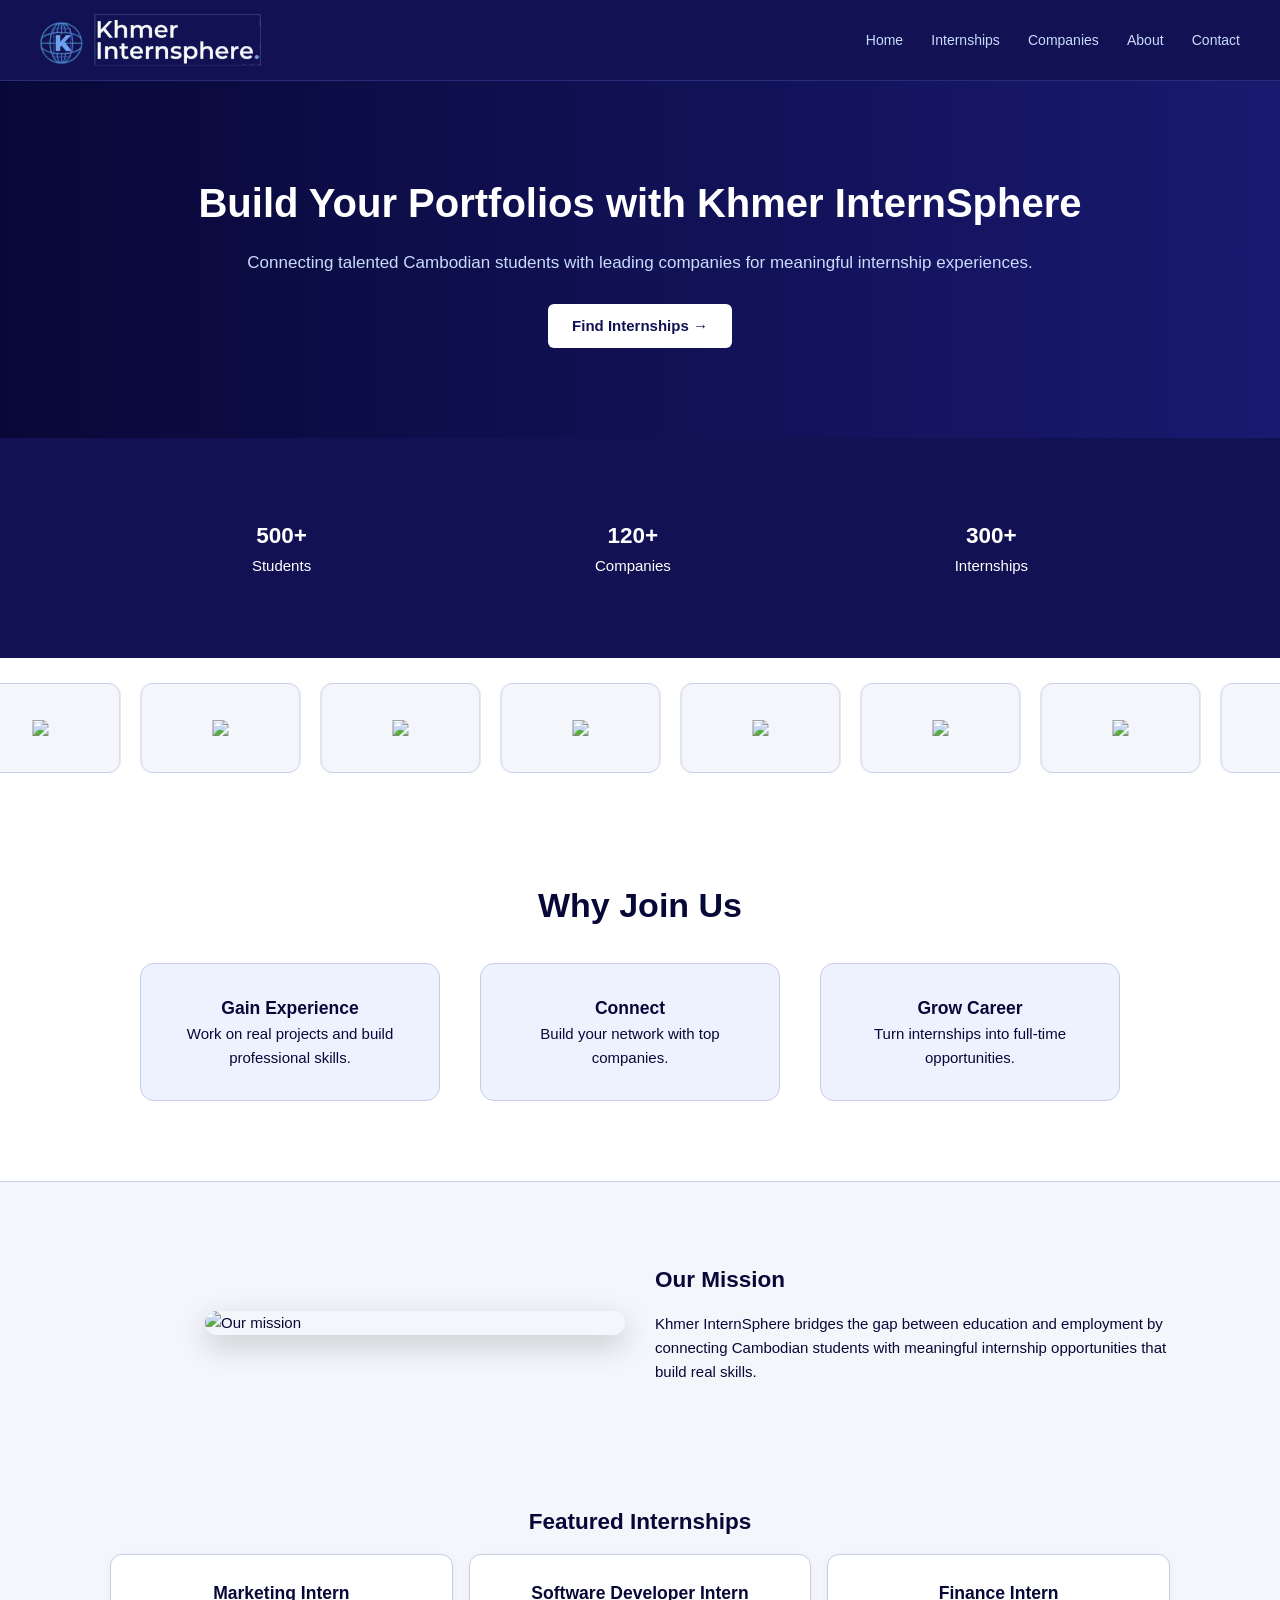
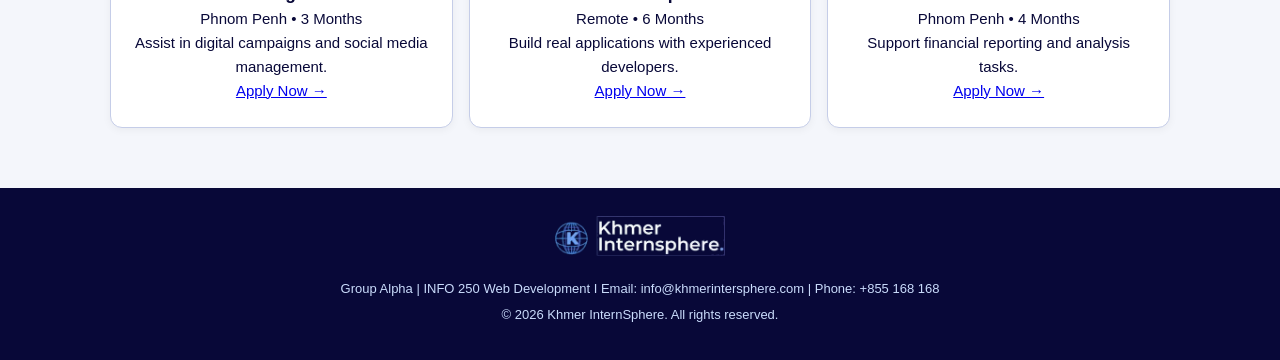
==== index.html @ ef0c9d17 "Initial commit: existing project" ====
<!doctype html>
<html lang="en">
  <head>
    <meta charset="UTF-8" />
    <meta name="viewport" content="width=device-width, initial-scale=1.0" />
    <title>Khmer InternSphere</title>
    <link rel="icon" href="assets/favicon.ico" type="image/x-icon" />
    <link rel="stylesheet" href="./css/home.css" />
    <link rel="stylesheet" href="./css/nav.css" />
  </head>

  <body>
    <header>
      <div class="logo">
        <img src="./img/logo.png" alt="Khmer InternSphere Logo" />
      </div>
      <button
        class="burger"
        id="burgerBtn"
        aria-label="Toggle navigation"
        aria-expanded="false"
      >
        <span></span><span></span><span></span>
      </button>
      <nav id="mainNav">
        <a href="home.html">Home</a>
        <a href="internships.html">Internships</a>
        <a href="companies.html">Companies</a>
        <a href="about.html">About</a>
        <a href="contact.html">Contact</a>
      </nav>
    </header>
    <div class="nav-backdrop" id="navBackdrop"></div>
    <main>
      <!-- HERO WITH IMAGE -->
      <section class="hero">
        <div class="container hero-flex">
          <div class="hero-text">
            <h1>Build Your Portfolios with Khmer InternSphere</h1>
            <p>
              Connecting talented Cambodian students with leading companies for
              meaningful internship experiences.
            </p>

            <div class="btn-group">
              <a href="internships.html" class="btn btn-primary"
                >Find Internships &rarr;</a
              >
            </div>
          </div>
        </div>
      </section>
      <section class="stats">
        <div class="container stats-grid">
          <div>
            <h2>500+</h2>
            <p>Students</p>
          </div>
          <div>
            <h2>120+</h2>
            <p>Companies</p>
          </div>
          <div>
            <h2>300+</h2>
            <p>Internships</p>
          </div>
        </div>
      </section>
      <div class="logo-slider">
        <div class="logo-track" id="logoTrack">
          <div class="logo-box">
            <img
              src="https://www.jobnet.com.kh/image/2UtsomdMLD_BCyJzUqHs5qWrVJw-IAsZS5yTax5D_BR6LwtOrW0TSXLVIxybAaplOk-U0tNLtPwiyhpiYiQrlXW7qdsTu6ZkPgMy-OsxnhL4TQthGp4a9w=="
            />
          </div>

          <div class="logo-box">
            <img
              src="https://media.licdn.com/dms/image/v2/D560BAQGB_l2edJkTDQ/company-logo_200_200/B56Zhfj_ArHkAI-/0/1753949932004/wing_bank_logo?e=2147483647&v=beta&t=9KLk2shYP9mKal80XI6uAfy39QWQW4zXUt9P6Hiijts"
            />
          </div>

          <div class="logo-box">
            <img
              src="https://encrypted-tbn0.gstatic.com/images?q=tbn:ANd9GcSGHCGhXA-919dHE9Mtk2ttSXBPg3BfEQYzTA&s"
            />
          </div>

          <div class="logo-box">
            <img
              src="https://encrypted-tbn0.gstatic.com/images?q=tbn:ANd9GcTKk77FxjwcSV8-MY1whyxpNHGdNjqbrtgx2g&s"
            />
          </div>

          <div class="logo-box">
            <img
              src="https://www.prudential.com.kh/content/dam/prudential-aem-lbu/pcla/website-image/AboutUs%201.jpg"
            />
          </div>

          <div class="logo-box">
            <img
              src="https://encrypted-tbn0.gstatic.com/images?q=tbn:ANd9GcQS_dyVWONtKa7R6K2Gq2Wk23RTHIiOWpFxZw&s"
            />
          </div>

          <div class="logo-box">
            <img
              src="https://encrypted-tbn0.gstatic.com/images?q=tbn:ANd9GcS24uvGP5BU-Ybpt6ZXZf5HfBJ1sX-ITYNeNw&s"
            />
          </div>

          <div class="logo-box">
            <img
              src="https://media.licdn.com/dms/image/v2/C560BAQGl7pN8X2swnQ/company-logo_200_200/company-logo_200_200/0/1650944223129/chip_mong_group_limited_logo?e=2147483647&v=beta&t=bXu61vwTbXmXD9hp9Ny8coX0i09OMV2LDjygcteGdZg"
            />
          </div>
        </div>
      </div>

      <section class="benefits">
        <div class="container">
          <h2 class="section-title">Why Join Us</h2>
          <div class="benefit-grid">
            <div class="benefit-item">
              <h3>Gain Experience</h3>
              <p>Work on real projects and build professional skills.</p>
            </div>
            <div class="benefit-item">
              <h3>Connect</h3>
              <p>Build your network with top companies.</p>
            </div>
            <div class="benefit-item">
              <h3>Grow Career</h3>
              <p>Turn internships into full-time opportunities.</p>
            </div>
          </div>
        </div>
      </section>

      <!-- MISSION WITH IMAGE -->
      <section class="mission">
        <div class="container mission-flex">
          <div class="mission-image">
            <img
              src="https://cdn.educba.com/academy/wp-content/uploads/2016/02/Internship-Job-1.jpg"
              alt="Our mission"
            />
          </div>

          <div class="mission-text">
            <h2 class="section-title">Our Mission</h2>
            <p class="section-text">
              Khmer InternSphere bridges the gap between education and
              employment by connecting Cambodian students with meaningful
              internship opportunities that build real skills.
            </p>
          </div>
        </div>
      </section>

      <section class="internships">
        <div class="container">
          <h2 class="section-title">Featured Internships</h2>
          <div class="card-grid">
            <div class="intern-card">
              <h3>Marketing Intern</h3>
              <p class="meta">Phnom Penh &bull; 3 Months</p>
              <p>Assist in digital campaigns and social media management.</p>
              <a href="#">Apply Now &rarr;</a>
            </div>

            <div class="intern-card">
              <h3>Software Developer Intern</h3>
              <p class="meta">Remote &bull; 6 Months</p>
              <p>Build real applications with experienced developers.</p>
              <a href="#">Apply Now &rarr;</a>
            </div>

            <div class="intern-card">
              <h3>Finance Intern</h3>
              <p class="meta">Phnom Penh &bull; 4 Months</p>
              <p>Support financial reporting and analysis tasks.</p>
              <a href="#">Apply Now &rarr;</a>
            </div>
          </div>
        </div>
      </section>
    </main>
    <footer>
      <div class="footer-logo">
        <img src="./img/logo.png" alt="Logo" />
      </div>
      <p class="footer-contact">
        Group Alpha | INFO 250 Web Development I Email:
        info@khmerintersphere.com | Phone: +855 168 168
      </p>
      <p class="footer-copy">
        &copy; 2026 Khmer InternSphere. All rights reserved.
      </p>
    </footer>
  </body>
  <script src="./js/script.js"></script>
</html>
---- css/home.css ----
/* ============================================================
   style.css — Khmer InternSphere
   Theme  : White & Midnight Blue
   ============================================================ */

html {
    scroll-behavior: smooth;
}

* {
    box-sizing: border-box;
    margin: 0;
    padding: 0;
    font-family: Arial, sans-serif;
}

/* =========================
   VARIABLES
   ========================= */
:root {
    --blue-darkest: #080838;
    --blue-dark: #111154;
    --blue-mid: #191970;
    --blue-light: #292c7b;
    --blue-accent: #393f86;
    --blue-pale: #cadcfc;
    --blue-xpale: #eef2ff;
    --white: #ffffff;
    --gray-light: #f4f6fb;
    --gray-border: #c5cde8;
    --gray-text: #4a5068;
    --red-req: #c0392b;
}

.logo-track {
    display: flex;
    gap: 20px;
    will-change: transform;
}

/* =========================
   BASE
   ========================= */
body {
    font-size: 15px;
    line-height: 1.6;
    background-color: var(--gray-light);
    color: var(--blue-darkest);
}

/* =========================
   LAYOUT
   ========================= */
.container {
    max-width: 1100px;
    margin: auto;
    padding: 0 20px;
    text-align: center;
}

/* =========================
   HEADER
   ========================= */
header {
    background-color: var(--blue-dark);
    padding: 14px 40px;
    display: flex;
    justify-content: space-between;
    align-items: center;
    position: sticky;
    top: 0;
    z-index: 50;
    border-bottom: 1px solid var(--blue-light);
}

/* =========================
   NAVIGATION & LOGO
   ========================= */
.logo {
    display: flex;
    align-items: center;
    gap: 10px;
}

.logo img {
    height: 52px;
}

nav a {
    color: var(--blue-pale);
    text-decoration: none;
    margin-left: 24px;
    font-size: 14px;
    transition: 0.2s;
}

nav a:hover,
nav a.active {
    color: var(--white);
    text-decoration: underline;
    border-bottom: 2px solid var(--white);
}

/* =========================
   HERO SECTION
   ========================= */
.hero {
    padding: 90px 20px;
    background: linear-gradient(to right, var(--blue-darkest), var(--blue-mid));
    color: var(--white);
    text-align: center;
}

.hero h1 {
    font-size: 40px;
    margin-bottom: 14px;
}

.hero p {
    font-size: 17px;
    color: var(--blue-pale);
    margin-bottom: 28px;
}

.hero-flex {
    display: flex;
    justify-content: center;
    align-items: center;
}

.stats {
    background: var(--blue-dark);
    color: white;
}

.stats-grid {
    display: flex;
    justify-content: space-around;
}

/* =========================
   BUTTONS
   ========================= */
.btn {
    display: inline-block;
    padding: 10px 24px;
    border-radius: 6px;
    text-decoration: none;
    font-size: 15px;
    font-weight: bold;
    transition: 0.2s;
}

.btn:hover {
    transform: translateY(-2px);
}

.btn-primary {
    background: var(--white);
    color: var(--blue-dark);
}

.btn-primary:hover {
    background: var(--blue-xpale);
    box-shadow: 0 4px 14px rgba(0, 0, 0, 0.15);
    transform: translateY(-3px) scale(1.03);
}

.btn-group {
    display: flex;
    justify-content: center;
    gap: 14px;
    flex-wrap: wrap;
}

/* =========================
   LOGO SLIDER
   ========================= */
.logo-slider {
    width: 100%;
    overflow: hidden;
    background: var(--white);
    padding: 25px 0;
}

.logo-track {
    display: flex;
    gap: 20px;
}

.logo-box {
    width: 160px;
    height: 90px;
    background: var(--gray-light);
    border: 1px solid var(--gray-border);
    border-radius: 12px;
    display: flex;
    justify-content: center;
    align-items: center;
    flex-shrink: 0;
    transition: 0.3s;
}

.logo-box:hover {
    transform: scale(1.08);
    background: var(--blue-xpale);
    border-color: var(--blue-mid);
}

.logo-box img {
    max-width: 80%;
    max-height: 70%;
    object-fit: contain;
}

/* =========================
   SECTIONS
   ========================= */
section {
    padding: 80px 20px;
    opacity: 0;
    transform: translateY(40px);
    transition: 0.6s ease;
}

/* BENEFITS */
.benefits {
    background: var(--white);
    border-bottom: 1px solid var(--gray-border);
}

.benefits .section-title {
    font-size: 34px;
    margin-bottom: 30px;
}

.benefit-grid {
    display: grid;
    grid-template-columns: repeat(auto-fit, minmax(240px, 300px));
    gap: 40px;
    max-width: 1000px;
    margin: auto;
}

.benefit-item {
    background: var(--blue-xpale);
    padding: 30px 20px;
    border-radius: 14px;
    border: 1px solid var(--gray-border);
    transition: 0.3s;
}

.benefit-item:hover {
    transform: translateY(-6px);
    background: var(--white);
    box-shadow: 0 8px 20px rgba(17, 17, 84, 0.12);
}

/* MISSION */
.mission-flex {
    display: flex;
    align-items: center;
    justify-content: space-between;
    gap: 30px;
    text-align: left;
}

.mission-text {
    flex: 1;
}

.mission-image {
    flex: 1;
    display: flex;
    justify-content: flex-end;
}

.mission-image img {
    width: 100%;
    max-width: 420px;
    border-radius: 14px;
    box-shadow: 0 10px 30px rgba(0, 0, 0, 0.2);
    opacity: 0;
    transform: translateX(60px);
    animation: fadeSlideIn 1s ease forwards;
}

@keyframes fadeSlideIn {
    to {
        opacity: 1;
        transform: translateX(0);
    }
}

/* INTERNSHIPS */
.internships {
    background: var(--gray-light);
    padding-top: 40px;
    padding-bottom: 60px;
}

.card-grid {
    display: grid;
    grid-template-columns: repeat(auto-fit, minmax(260px, 1fr));
    gap: 16px;
}

.intern-card {
    background: var(--white);
    border: 1px solid var(--gray-border);
    border-radius: 12px;
    padding: 24px;
    transition: 0.3s ease;
    box-shadow: 0 2px 8px rgba(0, 0, 0, 0.05);
}

.intern-card:hover {
    transform: translateY(-8px) scale(1.02);
    box-shadow: 0 6px 18px rgba(17, 17, 84, 0.15);
}

.section-title {
    margin-bottom: 14px;
}

/* =========================
   FOOTER
   ========================= */
footer {
    background: var(--blue-darkest);
    color: var(--blue-pale);
    text-align: center;
    padding: 28px 20px;
    font-size: 13px;
}

.footer-logo img {
    height: 40px;
    margin-bottom: 10px;
}

footer p {
    margin: 6px 0;
}

/* =========================
   RESPONSIVE
   ========================= */
@media (max-width: 768px) {
    .mission-flex {
        flex-direction: column;
        text-align: center;
    }

    .mission-image {
        justify-content: center;
    }
}

@media (max-width: 700px) {
    header {
        flex-direction: column;
        gap: 12px;
        padding: 16px 20px;
        text-align: center;
    }

    nav a {
        margin: 0 8px;
    }

    .hero h1 {
        font-size: 26px;
    }
}
---- css/nav.css ----
/* ================================================
   SHARED BURGER / RESPONSIVE NAV
   Imported by every page via <link rel="stylesheet">
   ================================================ */

/* Burger button — hidden on desktop */
.burger {
    display: none;
    flex-direction: column;
    justify-content: center;
    align-items: center;
    gap: 5px;
    width: 40px;
    height: 40px;
    background: transparent;
    border: none;
    cursor: pointer;
    padding: 4px;
    border-radius: 8px;
    transition: background 0.2s;
    z-index: 200;
    flex-shrink: 0;
}

.burger:hover {
    background: rgba(255, 255, 255, 0.1);
}

.burger span {
    display: block;
    width: 24px;
    height: 2.5px;
    background: #cadcfc;
    border-radius: 4px;
    transition: transform 0.3s ease, opacity 0.3s ease, width 0.3s ease;
    transform-origin: center;
}

/* Animated X when open */
.burger.open span:nth-child(1) {
    transform: translateY(7.5px) rotate(45deg);
}
.burger.open span:nth-child(2) {
    opacity: 0;
    width: 0;
}
.burger.open span:nth-child(3) {
    transform: translateY(-7.5px) rotate(-45deg);
}

/* ── Mobile nav ── */
@media (max-width: 768px) {

    /* Show burger */
    .burger {
        display: flex;
    }

    /* Header row: logo left, burger right */
    header {
        flex-direction: row !important;
        flex-wrap: nowrap !important;
        justify-content: space-between !important;
        align-items: center !important;
        padding: 12px 20px !important;
        gap: 0 !important;
        position: sticky !important;
        top: 0 !important;
        z-index: 100 !important;
    }

    /* Nav: hidden by default, slides down when open */
    #mainNav {
        display: none;
        flex-direction: column;
        position: absolute;
        top: 100%;
        left: 0;
        right: 0;
        background-color: #111154;
        border-top: 1px solid #292c7b;
        padding: 12px 0 20px;
        box-shadow: 0 8px 24px rgba(0, 0, 0, 0.25);
        z-index: 99;
        animation: slideDown 0.25s ease;
    }

    #mainNav.nav-open {
        display: flex;
    }

    @keyframes slideDown {
        from { opacity: 0; transform: translateY(-8px); }
        to   { opacity: 1; transform: translateY(0); }
    }

    #mainNav a {
        margin: 0 !important;
        padding: 12px 28px;
        font-size: 15px !important;
        border-bottom: 1px solid rgba(255,255,255,0.06);
        color: #cadcfc !important;
        text-decoration: none !important;
        display: block;
        transition: background 0.15s, color 0.15s;
    }

    #mainNav a:last-child {
        border-bottom: none;
    }

    #mainNav a:hover,
    #mainNav a.active {
        background: rgba(255, 255, 255, 0.07);
        color: #ffffff !important;
        border-bottom-color: rgba(255,255,255,0.06) !important;
        text-decoration: none !important;
    }

    /* Make sure header is positioned for the dropdown */
    header {
        position: sticky;
        top: 0;
        z-index: 100;
    }
}

/* Overlay dimmer behind open nav on mobile */
.nav-backdrop {
    display: none;
    position: fixed;
    inset: 0;
    background: rgba(0, 0, 0, 0.35);
    z-index: 98;
}
.nav-backdrop.active {
    display: block;
}
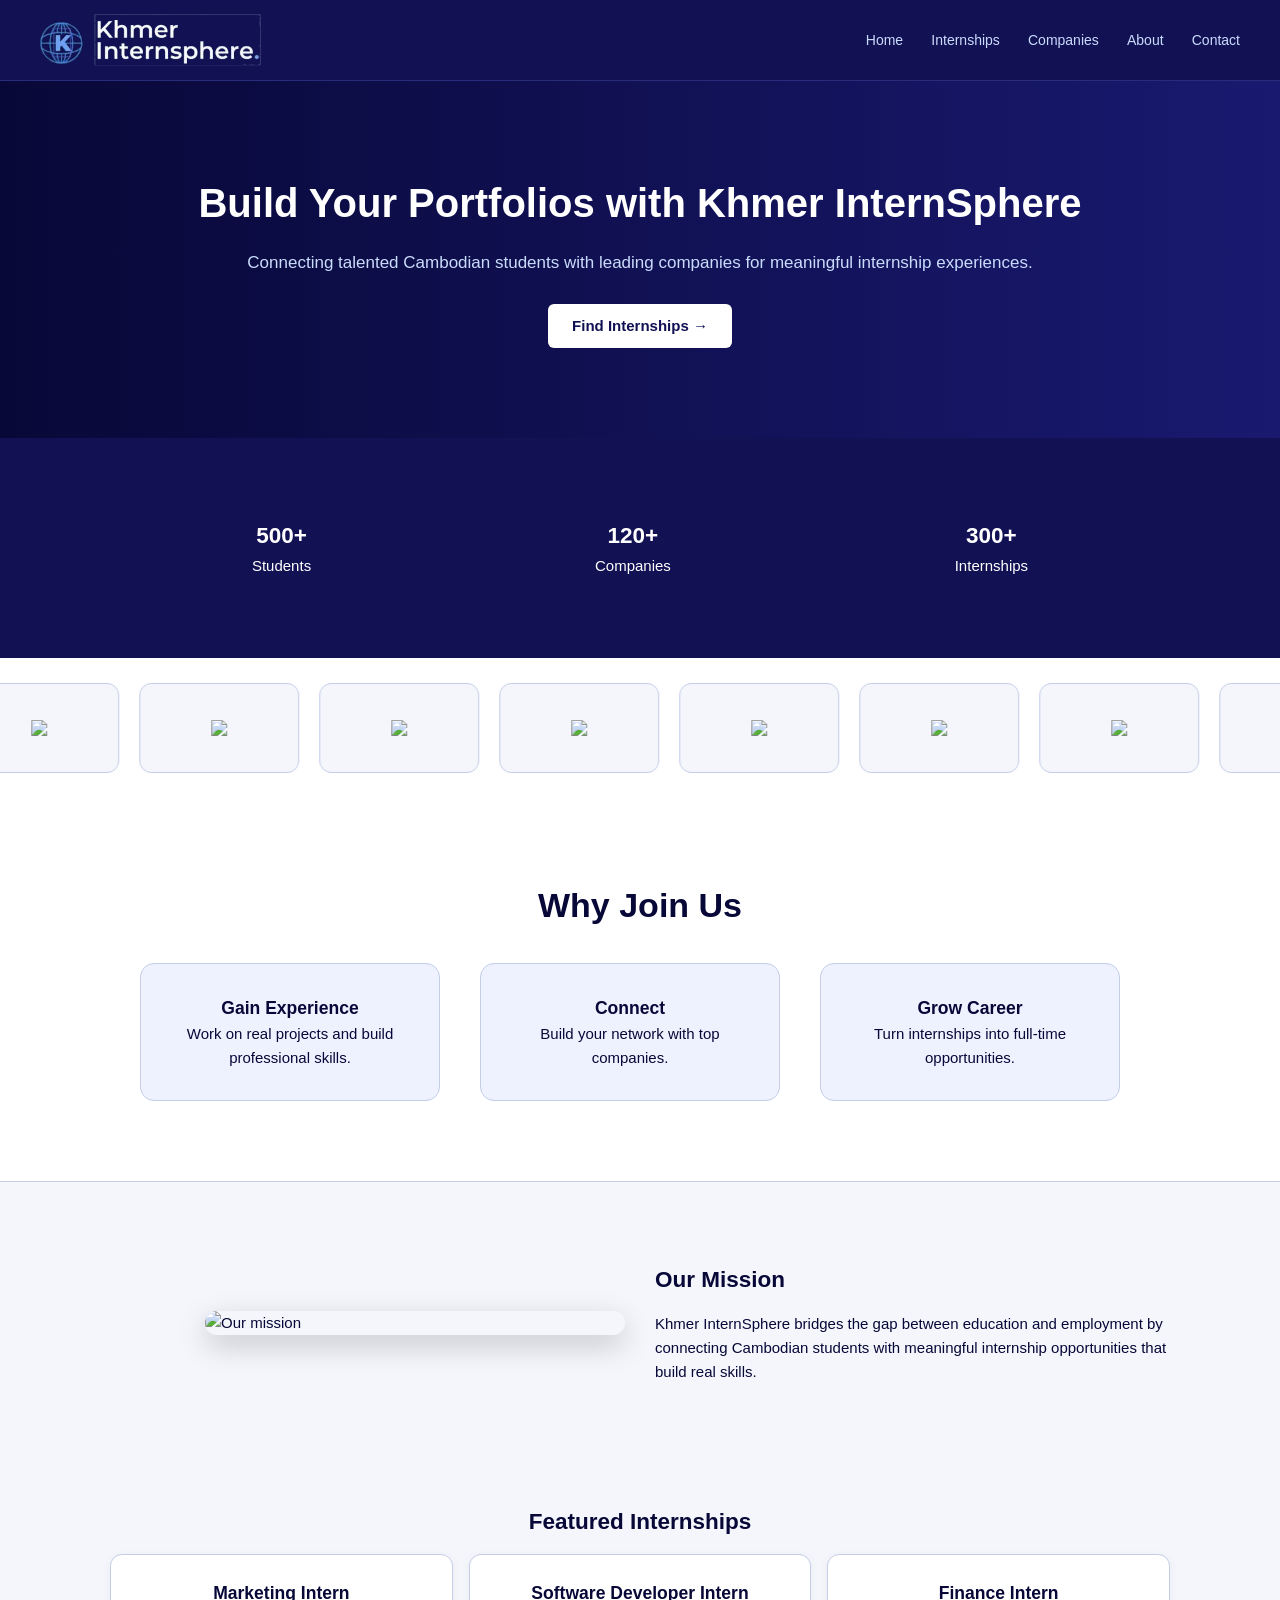
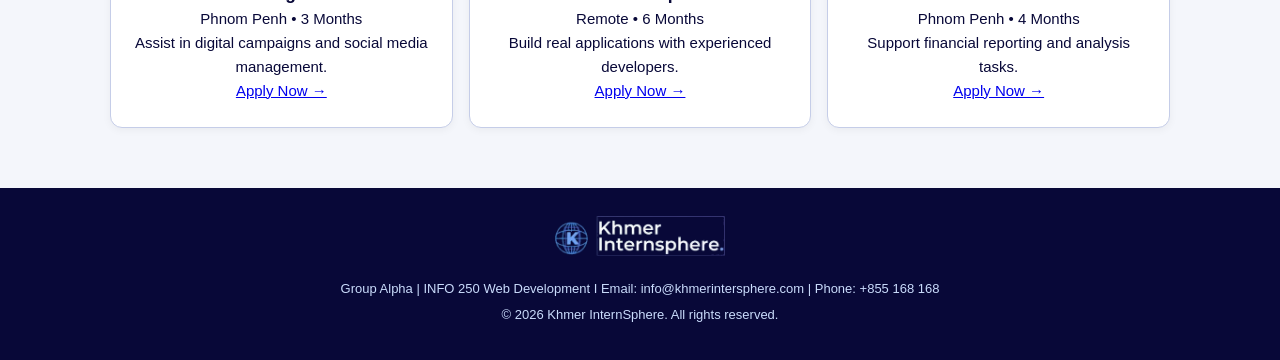
==== commit 9214bca5: "Rename js/script.js to js/main.js and add 2 empty js file, js/api-client.js and js/config.js" ====
--- a/index.html
+++ b/index.html
@@ -200,5 +200,5 @@
       </p>
     </footer>
   </body>
-  <script src="./js/script.js"></script>
+  <script src="./js/main.js"></script>
 </html>
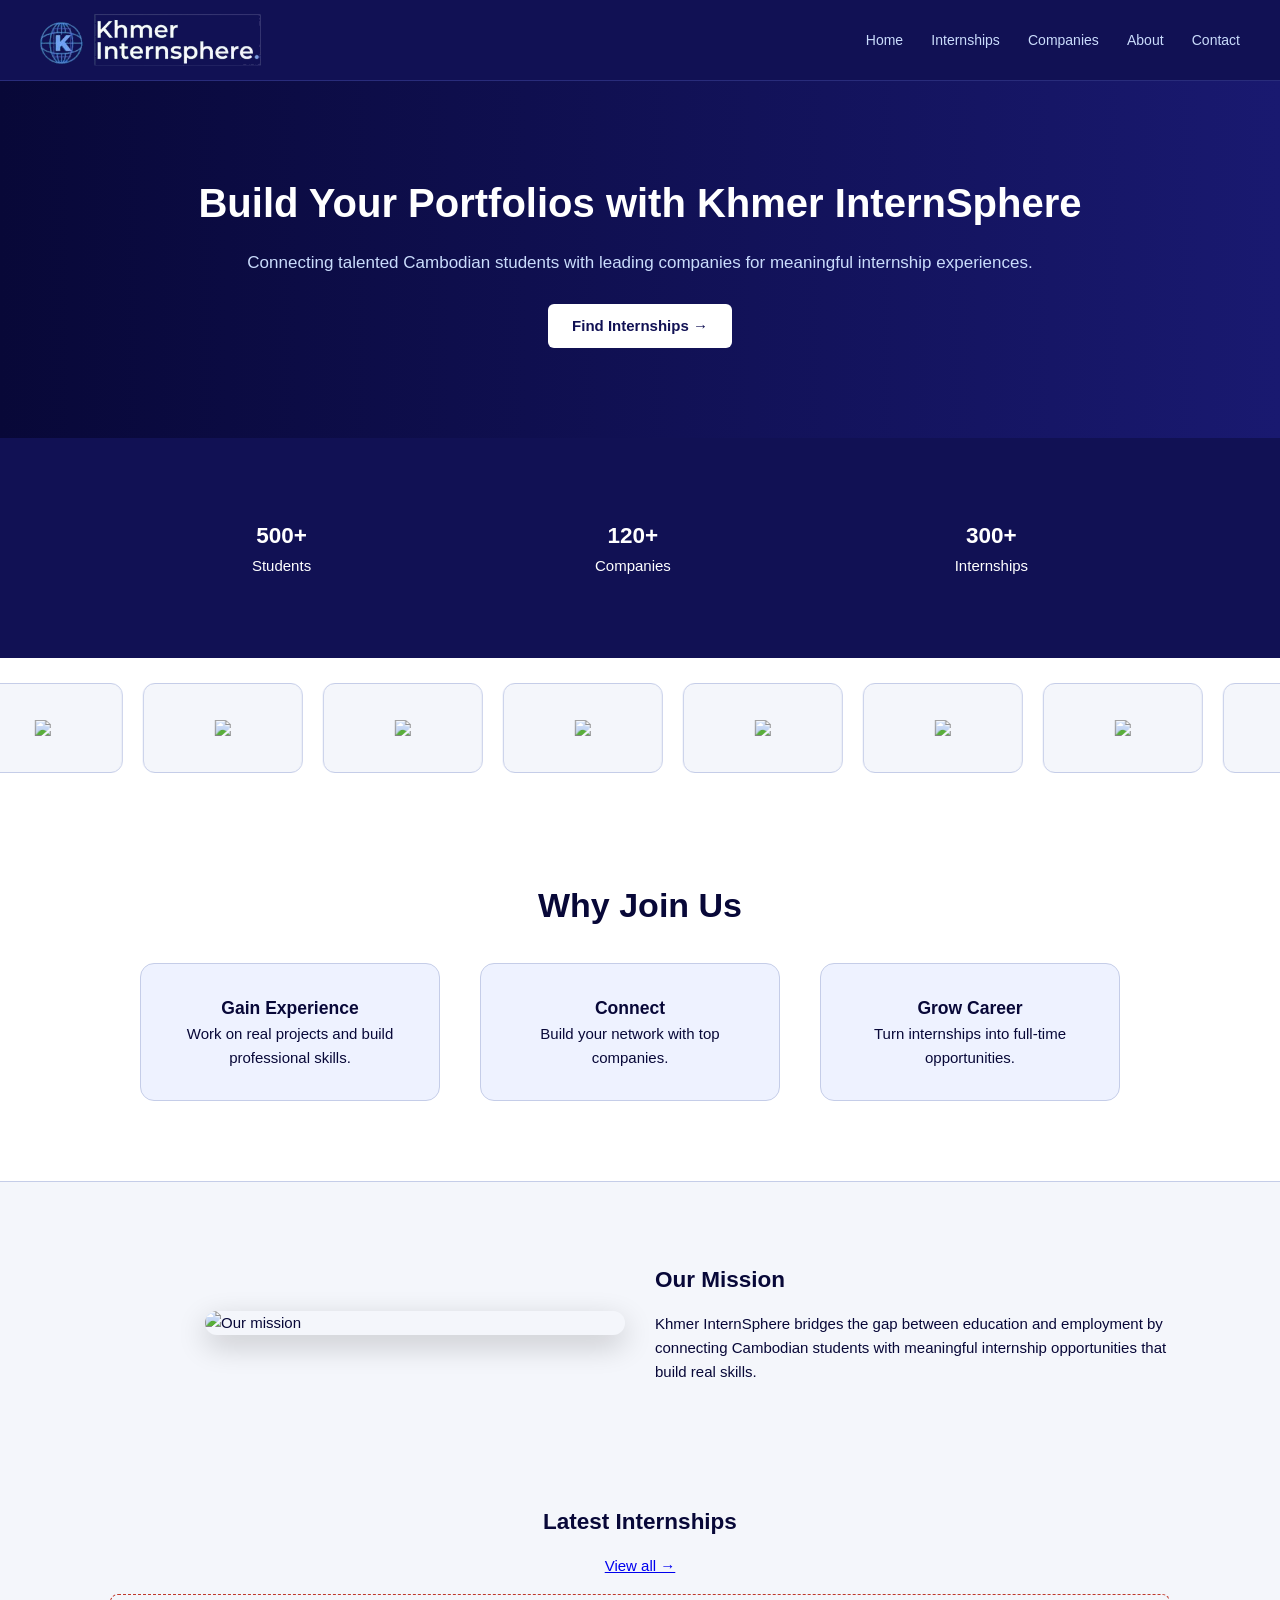
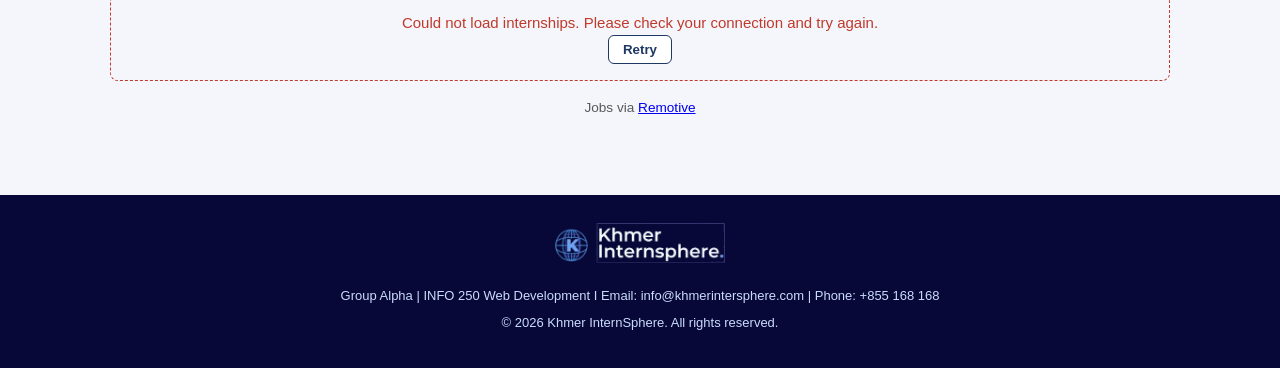
==== commit 0c959a5c: "Member 3: API client, config, bookmarks, home latest internships, shared main.js" ====
--- a/index.html
+++ b/index.html
@@ -7,6 +7,7 @@
     <link rel="icon" href="assets/favicon.ico" type="image/x-icon" />
     <link rel="stylesheet" href="./css/home.css" />
     <link rel="stylesheet" href="./css/nav.css" />
+    <link rel="stylesheet" href="./css/latest.css" />
   </head>
 
   <body>
@@ -159,31 +160,13 @@
         </div>
       </section>
 
-      <section class="internships">
+      <section class="internships latest" id="latest">
         <div class="container">
-          <h2 class="section-title">Featured Internships</h2>
-          <div class="card-grid">
-            <div class="intern-card">
-              <h3>Marketing Intern</h3>
-              <p class="meta">Phnom Penh &bull; 3 Months</p>
-              <p>Assist in digital campaigns and social media management.</p>
-              <a href="#">Apply Now &rarr;</a>
-            </div>
-
-            <div class="intern-card">
-              <h3>Software Developer Intern</h3>
-              <p class="meta">Remote &bull; 6 Months</p>
-              <p>Build real applications with experienced developers.</p>
-              <a href="#">Apply Now &rarr;</a>
-            </div>
-
-            <div class="intern-card">
-              <h3>Finance Intern</h3>
-              <p class="meta">Phnom Penh &bull; 4 Months</p>
-              <p>Support financial reporting and analysis tasks.</p>
-              <a href="#">Apply Now &rarr;</a>
-            </div>
+          <div class="latest-head">
+            <h2 class="section-title">Latest Internships</h2>
+            <a href="internships.html" class="latest-link">View all &rarr;</a>
           </div>
+          <div id="latest-list" class="latest-list"></div>
         </div>
       </section>
     </main>
@@ -199,6 +182,9 @@
         &copy; 2026 Khmer InternSphere. All rights reserved.
       </p>
     </footer>
+    <script src="js/config.js"></script>
+    <script src="js/api-client.js"></script>
+    <script src="js/main.js"></script>
+    <script src="js/latest.js"></script>
   </body>
-  <script src="./js/main.js"></script>
-</html>
+</html>
--- a/css/latest.css
+++ b/css/latest.css
@@ -0,0 +1,12 @@
+/* latest.css - Member 3: "Latest internships" on home.html and index.html */
+#latest-list{display:grid;grid-template-columns:repeat(auto-fill,minmax(250px,1fr));gap:1rem;margin:1rem 0}
+.latest-card{display:flex;flex-direction:column;gap:.35rem;padding:1rem;border:1px solid #d9d9d9;border-radius:8px;background:#fff}
+.latest-logo{width:48px;height:48px;object-fit:contain;border-radius:6px}
+.latest-card h3{margin:.25rem 0 0;font-size:1.05rem}
+.latest-company{margin:0;font-weight:600}
+.latest-location{margin:0;color:#595959;font-size:.9rem}
+.latest-apply{margin-top:auto;padding-top:.5rem;font-weight:600}
+.latest-msg{grid-column:1/-1;padding:1rem;border:1px dashed #bfbfbf;border-radius:8px;color:#595959;text-align:center}
+.latest-error{border-color:#c0392b;color:#c0392b}
+.latest-retry{padding:.4rem .9rem;border:1.5px solid #1f3864;border-radius:6px;background:#fff;color:#1f3864;font-weight:600;cursor:pointer}
+.latest-source{margin:.25rem 0 1rem;color:#595959;font-size:.85rem}
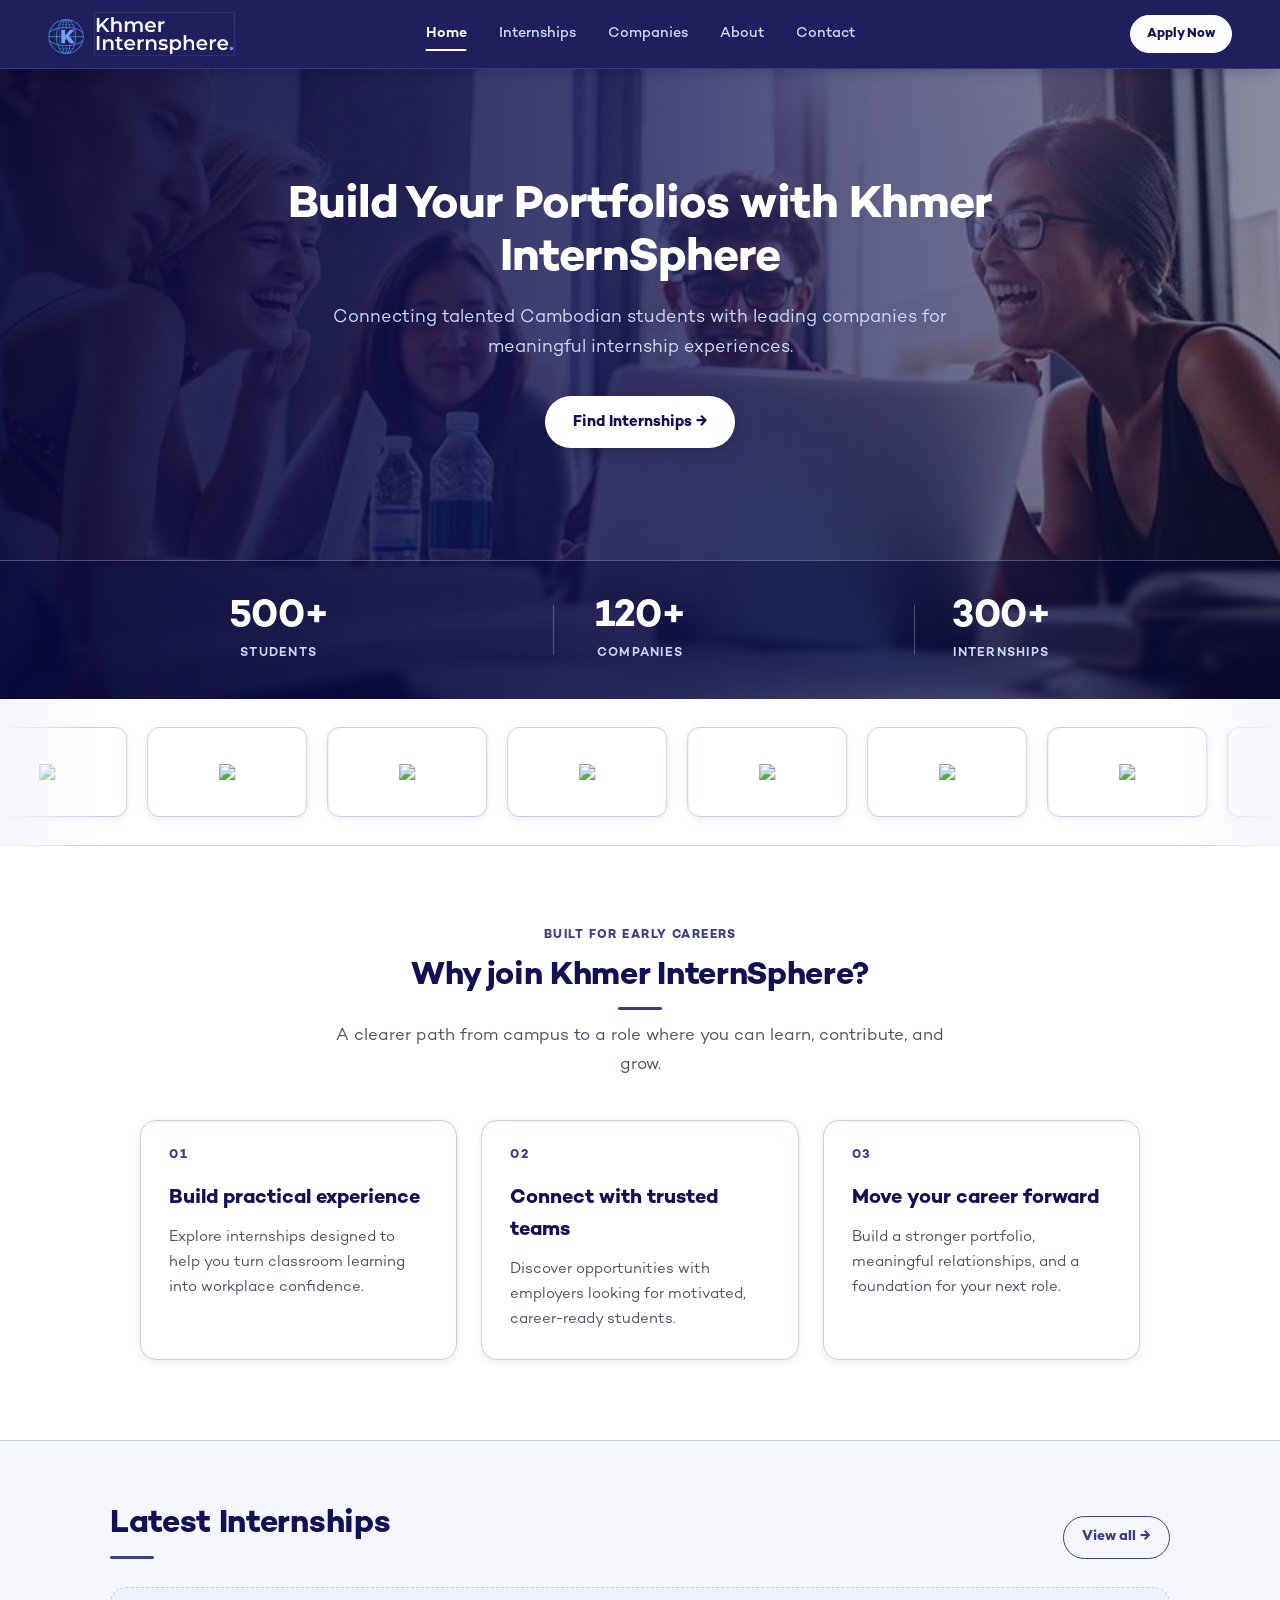
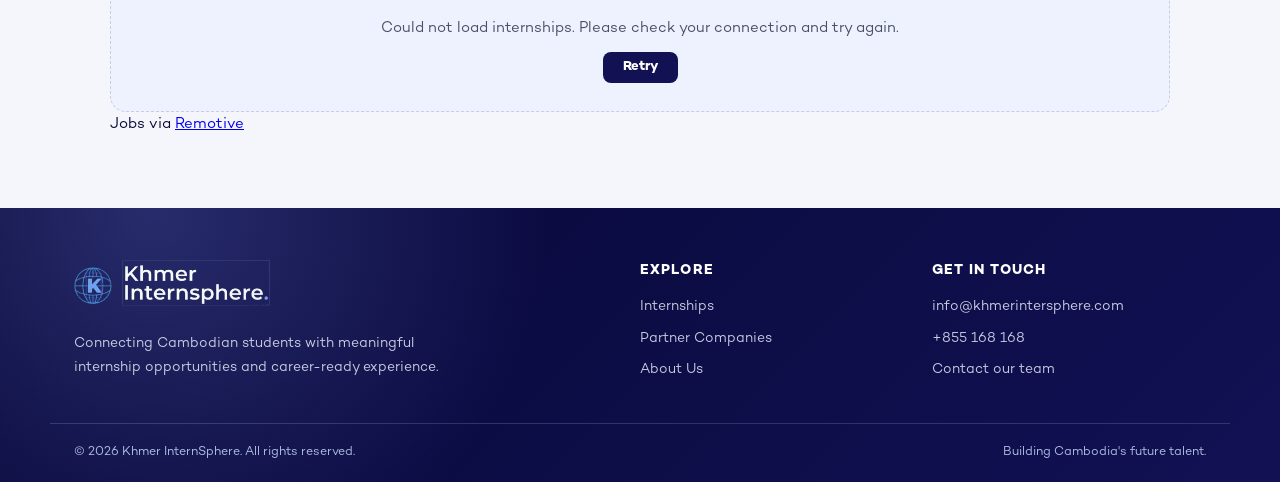
==== commit 6e256582: "Member 3: professional UI, API client, bookmarks, home latest internships" ====
--- a/index.html
+++ b/index.html
@@ -5,15 +5,20 @@
     <meta name="viewport" content="width=device-width, initial-scale=1.0" />
     <title>Khmer InternSphere</title>
     <link rel="icon" href="assets/favicon.ico" type="image/x-icon" />
+    <link rel="stylesheet" href="./css/style.css" />
+    <link rel="stylesheet" href="./css/nav.css" />
     <link rel="stylesheet" href="./css/home.css" />
-    <link rel="stylesheet" href="./css/nav.css" />
     <link rel="stylesheet" href="./css/latest.css" />
+    <link rel="stylesheet" href="./css/footer.css" />
+    <link rel="stylesheet" href="./css/theme.css" />
   </head>
 
   <body>
     <header>
       <div class="logo">
-        <img src="./img/logo.png" alt="Khmer InternSphere Logo" />
+        <a href="home.html" aria-label="Khmer InternSphere home">
+          <img src="./img/logo.png" alt="Khmer InternSphere Logo" />
+        </a>
       </div>
       <button
         class="burger"
@@ -24,20 +29,24 @@
         <span></span><span></span><span></span>
       </button>
       <nav id="mainNav">
-        <a href="home.html">Home</a>
-        <a href="internships.html">Internships</a>
-        <a href="companies.html">Companies</a>
-        <a href="about.html">About</a>
-        <a href="contact.html">Contact</a>
+        <a href="home.html" data-i18n="home">Home</a>
+        <a href="internships.html" data-i18n="internships">Internships</a>
+        <a href="companies.html" data-i18n="companies">Companies</a>
+        <a href="about.html" data-i18n="about">About</a>
+        <a href="contact.html" data-i18n="contact">Contact</a>
       </nav>
+      <div class="header-actions">
+        <a class="apply-now" href="internships.html#internshipGrid" data-i18n="applyNow">Apply Now</a>
+      </div>
     </header>
     <div class="nav-backdrop" id="navBackdrop"></div>
     <main>
       <!-- HERO WITH IMAGE -->
+      <div class="hero-shell">
       <section class="hero">
         <div class="container hero-flex">
           <div class="hero-text">
-            <h1>Build Your Portfolios with Khmer InternSphere</h1>
+            <h1 data-i18n="homeHero">Build Your Portfolios with Khmer InternSphere</h1>
             <p>
               Connecting talented Cambodian students with leading companies for
               meaningful internship experiences.
@@ -67,6 +76,7 @@
           </div>
         </div>
       </section>
+      </div>
       <div class="logo-slider">
         <div class="logo-track" id="logoTrack">
           <div class="logo-box">
@@ -121,41 +131,25 @@
 
       <section class="benefits">
         <div class="container">
-          <h2 class="section-title">Why Join Us</h2>
+          <p class="section-eyebrow">Built for early careers</p>
+          <h2 class="section-title">Why join Khmer InternSphere?</h2>
+          <p class="section-intro">A clearer path from campus to a role where you can learn, contribute, and grow.</p>
           <div class="benefit-grid">
-            <div class="benefit-item">
-              <h3>Gain Experience</h3>
-              <p>Work on real projects and build professional skills.</p>
-            </div>
-            <div class="benefit-item">
-              <h3>Connect</h3>
-              <p>Build your network with top companies.</p>
-            </div>
-            <div class="benefit-item">
-              <h3>Grow Career</h3>
-              <p>Turn internships into full-time opportunities.</p>
-            </div>
-          </div>
-        </div>
-      </section>
-
-      <!-- MISSION WITH IMAGE -->
-      <section class="mission">
-        <div class="container mission-flex">
-          <div class="mission-image">
-            <img
-              src="https://cdn.educba.com/academy/wp-content/uploads/2016/02/Internship-Job-1.jpg"
-              alt="Our mission"
-            />
-          </div>
-
-          <div class="mission-text">
-            <h2 class="section-title">Our Mission</h2>
-            <p class="section-text">
-              Khmer InternSphere bridges the gap between education and
-              employment by connecting Cambodian students with meaningful
-              internship opportunities that build real skills.
-            </p>
+            <article class="benefit-item">
+              <span class="benefit-index">01</span>
+              <h3>Build practical experience</h3>
+              <p>Explore internships designed to help you turn classroom learning into workplace confidence.</p>
+            </article>
+            <article class="benefit-item">
+              <span class="benefit-index">02</span>
+              <h3>Connect with trusted teams</h3>
+              <p>Discover opportunities with employers looking for motivated, career-ready students.</p>
+            </article>
+            <article class="benefit-item">
+              <span class="benefit-index">03</span>
+              <h3>Move your career forward</h3>
+              <p>Build a stronger portfolio, meaningful relationships, and a foundation for your next role.</p>
+            </article>
           </div>
         </div>
       </section>
@@ -170,21 +164,35 @@
         </div>
       </section>
     </main>
-    <footer>
-      <div class="footer-logo">
-        <img src="./img/logo.png" alt="Logo" />
+    <footer class="site-footer">
+      <div class="footer-content">
+        <div class="footer-brand">
+          <a class="footer-logo" href="home.html" aria-label="Khmer InternSphere home">
+            <img src="./img/logo.png" alt="Khmer InternSphere" />
+          </a>
+          <p>Connecting Cambodian students with meaningful internship opportunities and career-ready experience.</p>
+        </div>
+        <div class="footer-links">
+          <h2>Explore</h2>
+          <a href="internships.html">Internships</a>
+          <a href="companies.html">Partner Companies</a>
+          <a href="about.html">About Us</a>
+        </div>
+        <address class="footer-contact">
+          <h2>Get in touch</h2>
+          <a href="mailto:info@khmerintersphere.com">info@khmerintersphere.com</a>
+          <a href="tel:+855168168">+855 168 168</a>
+          <a href="contact.html">Contact our team</a>
+        </address>
       </div>
-      <p class="footer-contact">
-        Group Alpha | INFO 250 Web Development I Email:
-        info@khmerintersphere.com | Phone: +855 168 168
-      </p>
-      <p class="footer-copy">
-        &copy; 2026 Khmer InternSphere. All rights reserved.
-      </p>
+      <div class="footer-bottom">
+        <p>&copy; 2026 Khmer InternSphere. All rights reserved.</p>
+        <p>Building Cambodia's future talent.</p>
+      </div>
     </footer>
     <script src="js/config.js"></script>
     <script src="js/api-client.js"></script>
     <script src="js/main.js"></script>
     <script src="js/latest.js"></script>
   </body>
-</html>+</html>
--- a/css/style.css
+++ b/css/style.css
@@ -0,0 +1,276 @@
+/* ============================================================
+   style.css - Khmer InternSphere (global styles, Member 3)
+   Link this on EVERY page, before nav.css and the page's own CSS:
+     <link rel="stylesheet" href="./css/style.css" />
+     <link rel="stylesheet" href="./css/nav.css" />
+   Contains: design tokens, reset, base, layout, buttons, hero,
+   stats and footer. Header and navigation live in nav.css.
+   ============================================================ */
+
+/* =========================
+   DESIGN TOKENS
+   ========================= */
+:root {
+    /* colors (same names as before, so other pages keep working) */
+    --blue-darkest: #080838;
+    --blue-dark: #111154;
+    --blue-mid: #191970;
+    --blue-light: #292c7b;
+    --blue-accent: #393f86;
+    --blue-pale: #cadcfc;
+    --blue-xpale: #eef2ff;
+    --white: #ffffff;
+    --gray-light: #f4f6fb;
+    --gray-border: #c5cde8;
+    --gray-text: #4a5068;
+    --red-req: #c0392b;
+
+    /* new tokens */
+    --success: #1e8e5a;
+    --danger: #c0392b;
+    --radius-sm: 8px;
+    --radius: 12px;
+    --radius-lg: 16px;
+    --shadow-sm: 0 1px 2px rgba(17, 17, 84, 0.06), 0 1px 3px rgba(17, 17, 84, 0.08);
+    --shadow-md: 0 4px 12px rgba(17, 17, 84, 0.1);
+    --shadow-lg: 0 12px 32px rgba(17, 17, 84, 0.16);
+    --font: "Inter", "Segoe UI", system-ui, -apple-system, Roboto,
+            "Helvetica Neue", Arial, sans-serif;
+}
+
+/* =========================
+   RESET + BASE
+   ========================= */
+html {
+    scroll-behavior: smooth;
+    -webkit-text-size-adjust: 100%;
+}
+
+* {
+    box-sizing: border-box;
+    margin: 0;
+    padding: 0;
+}
+
+body {
+    font-family: var(--font);
+    font-size: 15px;
+    line-height: 1.6;
+    background-color: var(--gray-light);
+    color: var(--blue-darkest);
+    -webkit-font-smoothing: antialiased;
+}
+
+button,
+input,
+select,
+textarea {
+    font-family: inherit;
+}
+
+img {
+    max-width: 100%;
+}
+
+:focus-visible {
+    outline: 3px solid rgba(57, 63, 134, 0.55);
+    outline-offset: 2px;
+}
+
+/* =========================
+   LAYOUT + TYPOGRAPHY
+   ========================= */
+.container {
+    max-width: 1100px;
+    margin: auto;
+    padding: 0 20px;
+    text-align: center;
+}
+
+.section-title {
+    font-size: clamp(24px, 3.5vw, 32px);
+    font-weight: 800;
+    letter-spacing: -0.01em;
+    line-height: 1.2;
+    color: var(--blue-dark);
+    margin-bottom: 14px;
+}
+
+.section-title::after {
+    content: "";
+    display: block;
+    width: 44px;
+    height: 3px;
+    border-radius: 3px;
+    background: var(--blue-accent);
+    margin: 12px auto 0;
+}
+
+.section-text {
+    color: var(--gray-text);
+    font-size: 16px;
+    line-height: 1.75;
+}
+
+/* =========================
+   BUTTONS
+   ========================= */
+.btn {
+    display: inline-flex;
+    align-items: center;
+    justify-content: center;
+    gap: 6px;
+    padding: 12px 26px;
+    border: 2px solid transparent;
+    border-radius: 10px;
+    font-size: 15px;
+    font-weight: 700;
+    text-decoration: none;
+    cursor: pointer;
+    transition: transform 0.2s ease, box-shadow 0.2s ease,
+                background 0.2s ease, color 0.2s ease;
+}
+
+.btn:hover {
+    transform: translateY(-2px);
+}
+
+.btn-primary {
+    background: var(--white);
+    color: var(--blue-dark);
+    box-shadow: 0 4px 14px rgba(0, 0, 0, 0.18);
+}
+
+.btn-primary:hover {
+    background: var(--blue-xpale);
+    box-shadow: 0 8px 22px rgba(0, 0, 0, 0.24);
+}
+
+.btn-outline {
+    background: transparent;
+    color: var(--white);
+    border-color: rgba(255, 255, 255, 0.55);
+}
+
+.btn-outline:hover {
+    background: rgba(255, 255, 255, 0.1);
+    border-color: var(--white);
+}
+
+.btn-group {
+    display: flex;
+    justify-content: center;
+    gap: 14px;
+    flex-wrap: wrap;
+}
+
+/* =========================
+   HERO
+   ========================= */
+.hero {
+    position: relative;
+    overflow: hidden;
+    padding: clamp(64px, 10vw, 112px) 20px;
+    background:
+        radial-gradient(900px 420px at 88% -10%, rgba(93, 104, 214, 0.45), transparent 60%),
+        radial-gradient(600px 300px at 5% 110%, rgba(57, 63, 134, 0.5), transparent 60%),
+        linear-gradient(135deg, var(--blue-darkest), var(--blue-mid));
+    color: var(--white);
+    text-align: center;
+}
+
+.hero-flex {
+    display: flex;
+    justify-content: center;
+    align-items: center;
+}
+
+.hero h1 {
+    max-width: 780px;
+    margin: 0 auto 16px;
+    font-size: clamp(28px, 4.6vw, 46px);
+    font-weight: 800;
+    line-height: 1.15;
+    letter-spacing: -0.02em;
+}
+
+.hero p {
+    max-width: 620px;
+    margin: 0 auto 32px;
+    font-size: clamp(16px, 2vw, 18px);
+    line-height: 1.7;
+    color: var(--blue-pale);
+}
+
+/* =========================
+   STATS
+   ========================= */
+.stats {
+    padding: 36px 20px;
+    background: var(--blue-dark);
+    color: var(--white);
+    border-top: 1px solid rgba(202, 220, 252, 0.1);
+}
+
+.stats-grid {
+    display: flex;
+    justify-content: space-around;
+    flex-wrap: wrap;
+    gap: 24px;
+}
+
+.stats-grid h2 {
+    font-size: clamp(28px, 4vw, 38px);
+    font-weight: 800;
+    letter-spacing: -0.02em;
+    line-height: 1.1;
+}
+
+.stats-grid p {
+    margin-top: 4px;
+    font-size: 12.5px;
+    font-weight: 600;
+    letter-spacing: 0.1em;
+    text-transform: uppercase;
+    color: var(--blue-pale);
+}
+
+/* =========================
+   FOOTER
+   ========================= */
+footer {
+    background: var(--blue-darkest);
+    color: var(--blue-pale);
+    text-align: center;
+    padding: 36px 20px 28px;
+    font-size: 13px;
+}
+
+.footer-logo img {
+    height: 40px;
+    margin-bottom: 12px;
+}
+
+footer p {
+    max-width: 720px;
+    margin: 6px auto;
+    color: rgba(202, 220, 252, 0.85);
+}
+
+.footer-copy {
+    margin-top: 16px;
+    padding-top: 16px;
+    border-top: 1px solid rgba(202, 220, 252, 0.12);
+    color: rgba(202, 220, 252, 0.6);
+}
+
+/* =========================
+   ACCESSIBILITY
+   ========================= */
+@media (prefers-reduced-motion: reduce) {
+    * {
+        animation-duration: 0.01ms !important;
+        transition-duration: 0.01ms !important;
+        scroll-behavior: auto !important;
+    }
+}
--- a/css/nav.css
+++ b/css/nav.css
@@ -1,23 +1,158 @@
-/* ================================================
-   SHARED BURGER / RESPONSIVE NAV
-   Imported by every page via <link rel="stylesheet">
-   ================================================ */
-
-/* Burger button — hidden on desktop */
+/* ============================================================
+   nav.css - Khmer InternSphere (header + navigation, Member 3)
+   The SAME header/nav markup and this file are used on all pages.
+   Needs style.css (design tokens) linked before it.
+   JS hooks used by main.js: #burgerBtn, #mainNav, #navBackdrop,
+   classes .open, .nav-open, .active
+   ============================================================ */
+
+/* =========================
+   HEADER
+   ========================= */
+header {
+    position: sticky;
+    top: 0;
+    z-index: 100;
+    display: flex;
+    justify-content: space-between;
+    align-items: center;
+    gap: 24px;
+    padding: 12px clamp(20px, 4vw, 48px);
+    background: rgba(17, 17, 84, 0.94);
+    -webkit-backdrop-filter: saturate(140%) blur(10px);
+    backdrop-filter: saturate(140%) blur(10px);
+    border-bottom: 1px solid rgba(202, 220, 252, 0.14);
+    box-shadow: 0 2px 12px rgba(8, 8, 56, 0.25);
+}
+
+header {
+    position: sticky;
+    top: 0;
+    z-index: 100;
+    display: flex;
+    justify-content: space-between;
+    align-items: center;
+    gap: 24px;
+    padding: 12px clamp(20px, 4vw, 48px);
+    background: rgba(17, 17, 84, 0.94);
+    -webkit-backdrop-filter: saturate(140%) blur(10px);
+    backdrop-filter: saturate(140%) blur(10px);
+    border-bottom: 1px solid rgba(202, 220, 252, 0.14);
+    box-shadow: 0 2px 12px rgba(8, 8, 56, 0.25);
+}
+
+.logo {
+    display: flex;
+    align-items: center;
+    gap: 10px;
+    flex-shrink: 0;
+}
+
+.logo img {
+    display: block;
+    height: 44px;
+}
+
+/* =========================
+   DESKTOP NAV
+   ========================= */
+nav {
+    display: flex;
+    align-items: center;
+    gap: 4px;
+    position: absolute;
+    left: 50%;
+    transform: translateX(-50%);
+}
+
+nav a {
+    position: relative;
+    margin: 0;
+    padding: 8px 14px;
+    border-radius: var(--radius-sm);
+    color: var(--blue-pale);
+    font-size: 14.5px;
+    font-weight: 500;
+    text-decoration: none;
+    border-bottom: none;
+    transition: color 0.2s ease, background 0.2s ease;
+}
+
+nav a:hover {
+    color: var(--white);
+    background: rgba(255, 255, 255, 0.08);
+}
+
+nav a.active {
+    color: var(--white);
+    font-weight: 600;
+    background: transparent;
+    border-bottom: none;
+}
+
+nav a.active::after {
+    content: "";
+    position: absolute;
+    left: 14px;
+    right: 14px;
+    bottom: 3px;
+    height: 2px;
+    border-radius: 2px;
+    background: var(--white);
+}
+
+.header-actions {
+    display: flex;
+    align-items: center;
+    justify-content: flex-end;
+    gap: 10px;
+    margin-left: auto;
+}
+
+.apply-now {
+    display: inline-flex;
+    align-items: center;
+    justify-content: center;
+    min-height: 38px;
+    border-radius: 999px;
+    font-size: 13px;
+    font-weight: 700;
+    text-decoration: none;
+    white-space: nowrap;
+    cursor: pointer;
+    transition: background 0.2s ease, color 0.2s ease, transform 0.2s ease;
+}
+
+.apply-now {
+    padding: 0 16px;
+    background: var(--white);
+    border: 1px solid var(--white);
+    color: var(--blue-dark);
+}
+
+.apply-now:hover {
+    background: var(--blue-pale);
+    border-color: var(--blue-pale);
+    transform: translateY(-1px);
+}
+
+/* =========================
+   BURGER BUTTON (hidden on desktop)
+   ========================= */
 .burger {
     display: none;
     flex-direction: column;
     justify-content: center;
     align-items: center;
     gap: 5px;
-    width: 40px;
-    height: 40px;
+    width: 42px;
+    height: 42px;
+    padding: 4px;
     background: transparent;
     border: none;
+    border-radius: var(--radius-sm);
     cursor: pointer;
-    padding: 4px;
-    border-radius: 8px;
-    transition: background 0.2s;
+    transition: background 0.2s ease;
     z-index: 200;
     flex-shrink: 0;
 }
@@ -30,109 +165,128 @@
     display: block;
     width: 24px;
     height: 2.5px;
-    background: #cadcfc;
+    background: var(--blue-pale);
     border-radius: 4px;
+    transform-origin: center;
     transition: transform 0.3s ease, opacity 0.3s ease, width 0.3s ease;
-    transform-origin: center;
-}
-
-/* Animated X when open */
+}
+
 .burger.open span:nth-child(1) {
     transform: translateY(7.5px) rotate(45deg);
 }
+
 .burger.open span:nth-child(2) {
     opacity: 0;
     width: 0;
 }
+
 .burger.open span:nth-child(3) {
     transform: translateY(-7.5px) rotate(-45deg);
 }
 
-/* ── Mobile nav ── */
+/* dimmer behind the open mobile menu */
+.nav-backdrop {
+    display: none;
+    position: fixed;
+    inset: 0;
+    background: rgba(8, 8, 56, 0.45);
+    z-index: 98;
+}
+
+.nav-backdrop.active {
+    display: block;
+}
+
+/* =========================
+   MOBILE NAV
+   (!important is kept on the header layout so older page CSS
+   that stacks the header cannot break the burger layout)
+   ========================= */
 @media (max-width: 768px) {
-
-    /* Show burger */
     .burger {
         display: flex;
     }
 
-    /* Header row: logo left, burger right */
     header {
         flex-direction: row !important;
         flex-wrap: nowrap !important;
         justify-content: space-between !important;
         align-items: center !important;
-        padding: 12px 20px !important;
         gap: 0 !important;
-        position: sticky !important;
-        top: 0 !important;
-        z-index: 100 !important;
-    }
-
-    /* Nav: hidden by default, slides down when open */
+        padding: 10px 20px !important;
+        position: sticky;
+        top: 0;
+    }
+
+    .logo img {
+        height: 38px;
+    }
+
     #mainNav {
         display: none;
         flex-direction: column;
+        align-items: stretch;
+        gap: 2px;
         position: absolute;
         top: 100%;
         left: 0;
         right: 0;
-        background-color: #111154;
-        border-top: 1px solid #292c7b;
-        padding: 12px 0 20px;
-        box-shadow: 0 8px 24px rgba(0, 0, 0, 0.25);
+        transform: none;
+        padding: 10px 12px 16px;
+        background: var(--blue-dark);
+        border-top: 1px solid rgba(202, 220, 252, 0.14);
+        box-shadow: 0 16px 32px rgba(8, 8, 56, 0.35);
         z-index: 99;
-        animation: slideDown 0.25s ease;
+        animation: navSlideDown 0.25s ease;
     }
 
     #mainNav.nav-open {
         display: flex;
     }
 
-    @keyframes slideDown {
-        from { opacity: 0; transform: translateY(-8px); }
-        to   { opacity: 1; transform: translateY(0); }
-    }
-
     #mainNav a {
         margin: 0 !important;
-        padding: 12px 28px;
+        padding: 13px 16px;
+        border-radius: var(--radius-sm);
         font-size: 15px !important;
-        border-bottom: 1px solid rgba(255,255,255,0.06);
-        color: #cadcfc !important;
+        color: var(--blue-pale) !important;
         text-decoration: none !important;
-        display: block;
-        transition: background 0.15s, color 0.15s;
-    }
-
-    #mainNav a:last-child {
-        border-bottom: none;
+        border-bottom: none !important;
     }
 
     #mainNav a:hover,
     #mainNav a.active {
-        background: rgba(255, 255, 255, 0.07);
-        color: #ffffff !important;
-        border-bottom-color: rgba(255,255,255,0.06) !important;
-        text-decoration: none !important;
-    }
-
-    /* Make sure header is positioned for the dropdown */
-    header {
-        position: sticky;
-        top: 0;
-        z-index: 100;
-    }
-}
-
-/* Overlay dimmer behind open nav on mobile */
-.nav-backdrop {
-    display: none;
-    position: fixed;
-    inset: 0;
-    background: rgba(0, 0, 0, 0.35);
-    z-index: 98;
-}
-.nav-backdrop.active {
-    display: block;
-}
+        background: rgba(255, 255, 255, 0.09);
+        color: var(--white) !important;
+    }
+
+    #mainNav a.active::after {
+        left: 16px;
+        right: auto;
+        width: 24px;
+        bottom: 7px;
+    }
+
+    .header-actions {
+        order: 2;
+        gap: 6px;
+        margin-left: auto;
+    }
+
+    .burger {
+        order: 3;
+        margin-left: 8px;
+    }
+
+    .apply-now {
+        min-height: 34px;
+        font-size: 11px;
+    }
+
+    .apply-now { padding: 0 10px; }
+}
+
+@keyframes navSlideDown {
+    from { opacity: 0; transform: translateY(-8px); }
+    to   { opacity: 1; transform: translateY(0); }
+}
--- a/css/home.css
+++ b/css/home.css
@@ -1,210 +1,95 @@
 /* ============================================================
-   style.css — Khmer InternSphere
-   Theme  : White & Midnight Blue
+   home.css - Khmer InternSphere (home page only, Member 3)
+   Link order on home.html / index.html:
+     style.css, nav.css, home.css, latest.css
+   Global styles (tokens, header, hero, stats, buttons, footer)
+   are in style.css and nav.css, so they are not repeated here.
    ============================================================ */
 
-html {
-    scroll-behavior: smooth;
-}
-
-* {
-    box-sizing: border-box;
-    margin: 0;
-    padding: 0;
-    font-family: Arial, sans-serif;
-}
-
-/* =========================
-   VARIABLES
-   ========================= */
-:root {
-    --blue-darkest: #080838;
-    --blue-dark: #111154;
-    --blue-mid: #191970;
-    --blue-light: #292c7b;
-    --blue-accent: #393f86;
-    --blue-pale: #cadcfc;
-    --blue-xpale: #eef2ff;
-    --white: #ffffff;
-    --gray-light: #f4f6fb;
-    --gray-border: #c5cde8;
-    --gray-text: #4a5068;
-    --red-req: #c0392b;
-}
-
-.logo-track {
-    display: flex;
-    gap: 20px;
-    will-change: transform;
-}
-
-/* =========================
-   BASE
-   ========================= */
-body {
-    font-size: 15px;
-    line-height: 1.6;
-    background-color: var(--gray-light);
-    color: var(--blue-darkest);
-}
-
-/* =========================
-   LAYOUT
-   ========================= */
-.container {
-    max-width: 1100px;
-    margin: auto;
-    padding: 0 20px;
-    text-align: center;
-}
-
-/* =========================
-   HEADER
-   ========================= */
-header {
-    background-color: var(--blue-dark);
-    padding: 14px 40px;
-    display: flex;
-    justify-content: space-between;
-    align-items: center;
-    position: sticky;
-    top: 0;
-    z-index: 50;
-    border-bottom: 1px solid var(--blue-light);
-}
-
-/* =========================
-   NAVIGATION & LOGO
-   ========================= */
-.logo {
-    display: flex;
-    align-items: center;
-    gap: 10px;
-}
-
-.logo img {
-    height: 52px;
-}
-
-nav a {
-    color: var(--blue-pale);
-    text-decoration: none;
-    margin-left: 24px;
-    font-size: 14px;
-    transition: 0.2s;
-}
-
-nav a:hover,
-nav a.active {
-    color: var(--white);
-    text-decoration: underline;
-    border-bottom: 2px solid var(--white);
-}
-
-/* =========================
-   HERO SECTION
-   ========================= */
-.hero {
-    padding: 90px 20px;
-    background: linear-gradient(to right, var(--blue-darkest), var(--blue-mid));
-    color: var(--white);
-    text-align: center;
-}
-
-.hero h1 {
-    font-size: 40px;
-    margin-bottom: 14px;
-}
-
-.hero p {
-    font-size: 17px;
-    color: var(--blue-pale);
-    margin-bottom: 28px;
-}
-
-.hero-flex {
-    display: flex;
-    justify-content: center;
-    align-items: center;
-}
+/* =========================
+   SECTIONS + SCROLL REVEAL (main.js sets opacity/transform)
+   ========================= */
+section {
+    padding: clamp(48px, 7vw, 80px) 20px;
+    opacity: 0;
+    transform: translateY(32px);
+    transition: opacity 0.6s ease, transform 0.6s ease;
+}
+
+.hero-shell {
+    overflow: hidden;
+    background:
+        linear-gradient(90deg, rgba(8, 8, 56, 0.92) 0%, rgba(17, 17, 84, 0.78) 48%, rgba(8, 8, 56, 0.44) 100%),
+        url("../assets/homepage.jpg") center / cover no-repeat;
+}
+
+.hero { background: transparent; }
 
 .stats {
-    background: var(--blue-dark);
-    color: white;
-}
-
-.stats-grid {
-    display: flex;
-    justify-content: space-around;
-}
-
-/* =========================
-   BUTTONS
-   ========================= */
-.btn {
-    display: inline-block;
-    padding: 10px 24px;
-    border-radius: 6px;
-    text-decoration: none;
-    font-size: 15px;
-    font-weight: bold;
-    transition: 0.2s;
-}
-
-.btn:hover {
-    transform: translateY(-2px);
-}
-
-.btn-primary {
-    background: var(--white);
-    color: var(--blue-dark);
-}
-
-.btn-primary:hover {
-    background: var(--blue-xpale);
-    box-shadow: 0 4px 14px rgba(0, 0, 0, 0.15);
-    transform: translateY(-3px) scale(1.03);
-}
-
-.btn-group {
-    display: flex;
-    justify-content: center;
-    gap: 14px;
-    flex-wrap: wrap;
-}
-
-/* =========================
-   LOGO SLIDER
+    background: rgba(8, 8, 56, 0.42);
+    border-top-color: rgba(202, 220, 252, 0.3);
+    -webkit-backdrop-filter: blur(3px);
+    backdrop-filter: blur(3px);
+}
+
+.stats-grid > div {
+    position: relative;
+}
+
+.stats-grid > div + div::before {
+    content: "";
+    position: absolute;
+    top: 8px;
+    bottom: 8px;
+    left: -12px;
+    width: 1px;
+    background: rgba(202, 220, 252, 0.3);
+}
+
+@media (prefers-reduced-motion: reduce) {
+    section {
+        opacity: 1;
+        transform: none;
+    }
+}
+
+/* =========================
+   LOGO SLIDER (partner companies)
    ========================= */
 .logo-slider {
     width: 100%;
     overflow: hidden;
-    background: var(--white);
-    padding: 25px 0;
+    padding: 28px 0;
+    background: var(--white);
+    border-bottom: 1px solid var(--gray-border);
+    -webkit-mask-image: linear-gradient(90deg, transparent, #000 8%, #000 92%, transparent);
+    mask-image: linear-gradient(90deg, transparent, #000 8%, #000 92%, transparent);
 }
 
 .logo-track {
     display: flex;
     gap: 20px;
+    will-change: transform;
 }
 
 .logo-box {
     width: 160px;
     height: 90px;
-    background: var(--gray-light);
-    border: 1px solid var(--gray-border);
-    border-radius: 12px;
+    flex-shrink: 0;
     display: flex;
     justify-content: center;
     align-items: center;
-    flex-shrink: 0;
-    transition: 0.3s;
+    background: var(--white);
+    border: 1px solid var(--gray-border);
+    border-radius: var(--radius);
+    box-shadow: var(--shadow-sm);
+    transition: transform 0.3s ease, box-shadow 0.3s ease, border-color 0.3s ease;
 }
 
 .logo-box:hover {
-    transform: scale(1.08);
-    background: var(--blue-xpale);
-    border-color: var(--blue-mid);
+    transform: translateY(-3px);
+    border-color: var(--blue-accent);
+    box-shadow: var(--shadow-md);
 }
 
 .logo-box img {
@@ -214,54 +99,90 @@
 }
 
 /* =========================
-   SECTIONS
-   ========================= */
-section {
-    padding: 80px 20px;
-    opacity: 0;
-    transform: translateY(40px);
-    transition: 0.6s ease;
-}
-
-/* BENEFITS */
+   BENEFITS
+   ========================= */
 .benefits {
     background: var(--white);
     border-bottom: 1px solid var(--gray-border);
 }
 
 .benefits .section-title {
-    font-size: 34px;
-    margin-bottom: 30px;
+    max-width: 660px;
+    margin: 0 auto 12px;
+}
+
+.section-eyebrow {
+    margin-bottom: 12px;
+    color: var(--blue-accent);
+    font-size: 12px;
+    font-weight: 700;
+    letter-spacing: 0.12em;
+    text-transform: uppercase;
+}
+
+.section-intro {
+    max-width: 620px;
+    margin: 0 auto 40px;
+    color: var(--gray-text);
+    font-size: 17px;
+    line-height: 1.7;
 }
 
 .benefit-grid {
     display: grid;
-    grid-template-columns: repeat(auto-fit, minmax(240px, 300px));
-    gap: 40px;
+    grid-template-columns: repeat(auto-fit, minmax(240px, 1fr));
+    gap: 24px;
     max-width: 1000px;
     margin: auto;
 }
 
 .benefit-item {
-    background: var(--blue-xpale);
-    padding: 30px 20px;
-    border-radius: 14px;
+    position: relative;
+    min-height: 230px;
+    padding: 34px 28px 28px;
+    background: var(--white);
     border: 1px solid var(--gray-border);
-    transition: 0.3s;
+    border-top: 4px solid var(--blue-accent);
+    border-radius: var(--radius-lg);
+    text-align: left;
+    transition: transform 0.3s ease, box-shadow 0.3s ease, border-color 0.3s ease;
 }
 
 .benefit-item:hover {
     transform: translateY(-6px);
     background: var(--white);
-    box-shadow: 0 8px 20px rgba(17, 17, 84, 0.12);
-}
-
-/* MISSION */
+    box-shadow: var(--shadow-lg);
+}
+
+.benefit-item h3 {
+    margin: 28px 0 10px;
+    font-size: 20px;
+    color: var(--blue-dark);
+}
+
+.benefit-item p {
+    color: var(--gray-text);
+    line-height: 1.65;
+}
+
+.benefit-index {
+    position: absolute;
+    top: 24px;
+    left: 28px;
+    color: var(--blue-accent);
+    font-size: 13px;
+    font-weight: 800;
+    letter-spacing: 0.12em;
+}
+
+/* =========================
+   MISSION
+   ========================= */
 .mission-flex {
     display: flex;
     align-items: center;
     justify-content: space-between;
-    gap: 30px;
+    gap: 40px;
     text-align: left;
 }
 
@@ -269,6 +190,10 @@
     flex: 1;
 }
 
+.mission-text .section-title::after {
+    margin-left: 0;
+}
+
 .mission-image {
     flex: 1;
     display: flex;
@@ -277,9 +202,9 @@
 
 .mission-image img {
     width: 100%;
-    max-width: 420px;
-    border-radius: 14px;
-    box-shadow: 0 10px 30px rgba(0, 0, 0, 0.2);
+    max-width: 440px;
+    border-radius: var(--radius-lg);
+    box-shadow: var(--shadow-lg);
     opacity: 0;
     transform: translateX(60px);
     animation: fadeSlideIn 1s ease forwards;
@@ -292,55 +217,35 @@
     }
 }
 
-/* INTERNSHIPS */
+/* =========================
+   INTERNSHIP SECTION (Latest Internships)
+   Card + list styles are in latest.css
+   ========================= */
 .internships {
     background: var(--gray-light);
-    padding-top: 40px;
-    padding-bottom: 60px;
-}
-
+    padding-top: clamp(40px, 6vw, 64px);
+    padding-bottom: clamp(48px, 7vw, 72px);
+}
+
+/* classic card kept for any page that still uses .intern-card */
 .card-grid {
     display: grid;
     grid-template-columns: repeat(auto-fit, minmax(260px, 1fr));
-    gap: 16px;
+    gap: 20px;
 }
 
 .intern-card {
+    padding: 24px;
     background: var(--white);
     border: 1px solid var(--gray-border);
-    border-radius: 12px;
-    padding: 24px;
-    transition: 0.3s ease;
-    box-shadow: 0 2px 8px rgba(0, 0, 0, 0.05);
+    border-radius: var(--radius-lg);
+    box-shadow: var(--shadow-sm);
+    transition: transform 0.3s ease, box-shadow 0.3s ease;
 }
 
 .intern-card:hover {
-    transform: translateY(-8px) scale(1.02);
-    box-shadow: 0 6px 18px rgba(17, 17, 84, 0.15);
-}
-
-.section-title {
-    margin-bottom: 14px;
-}
-
-/* =========================
-   FOOTER
-   ========================= */
-footer {
-    background: var(--blue-darkest);
-    color: var(--blue-pale);
-    text-align: center;
-    padding: 28px 20px;
-    font-size: 13px;
-}
-
-.footer-logo img {
-    height: 40px;
-    margin-bottom: 10px;
-}
-
-footer p {
-    margin: 6px 0;
+    transform: translateY(-6px);
+    box-shadow: var(--shadow-lg);
 }
 
 /* =========================
@@ -352,24 +257,33 @@
         text-align: center;
     }
 
+    .mission-text .section-title::after {
+        margin-left: auto;
+    }
+
     .mission-image {
         justify-content: center;
     }
-}
-
-@media (max-width: 700px) {
-    header {
-        flex-direction: column;
+
+    .logo-box {
+        width: 130px;
+        height: 76px;
+    }
+}
+
+@media (max-width: 600px) {
+    .stats-grid {
+        flex-wrap: nowrap;
         gap: 12px;
-        padding: 16px 20px;
-        text-align: center;
-    }
-
-    nav a {
-        margin: 0 8px;
-    }
-
-    .hero h1 {
-        font-size: 26px;
-    }
-}+    }
+
+    .stats-grid > div {
+        flex: 1 1 0;
+    }
+
+    .stats-grid > div + div::before { display: none; }
+}
+
+@media (min-width: 601px) {
+    .stats-grid > div { min-width: 150px; }
+}
--- a/css/latest.css
+++ b/css/latest.css
@@ -1,12 +1,196 @@
-/* latest.css - Member 3: "Latest internships" on home.html and index.html */
-#latest-list{display:grid;grid-template-columns:repeat(auto-fill,minmax(250px,1fr));gap:1rem;margin:1rem 0}
-.latest-card{display:flex;flex-direction:column;gap:.35rem;padding:1rem;border:1px solid #d9d9d9;border-radius:8px;background:#fff}
-.latest-logo{width:48px;height:48px;object-fit:contain;border-radius:6px}
-.latest-card h3{margin:.25rem 0 0;font-size:1.05rem}
-.latest-company{margin:0;font-weight:600}
-.latest-location{margin:0;color:#595959;font-size:.9rem}
-.latest-apply{margin-top:auto;padding-top:.5rem;font-weight:600}
-.latest-msg{grid-column:1/-1;padding:1rem;border:1px dashed #bfbfbf;border-radius:8px;color:#595959;text-align:center}
-.latest-error{border-color:#c0392b;color:#c0392b}
-.latest-retry{padding:.4rem .9rem;border:1.5px solid #1f3864;border-radius:6px;background:#fff;color:#1f3864;font-weight:600;cursor:pointer}
-.latest-source{margin:.25rem 0 1rem;color:#595959;font-size:.85rem}+/* ============================================================
+   latest.css - "Latest Internships" section on the home page
+   (Member 3). Used by js/latest.js. Link after home.css.
+   ============================================================ */
+
+.latest .container {
+    text-align: left;
+}
+
+.latest-head {
+    display: flex;
+    justify-content: space-between;
+    align-items: flex-end;
+    gap: 16px;
+    flex-wrap: wrap;
+    margin-bottom: 28px;
+}
+
+.latest .section-title {
+    margin-bottom: 0;
+}
+
+.latest .section-title::after {
+    margin-left: 0;
+}
+
+.latest-link {
+    display: inline-flex;
+    align-items: center;
+    padding: 9px 18px;
+    border: 1.5px solid var(--blue-accent);
+    border-radius: 999px;
+    color: var(--blue-accent);
+    font-size: 14px;
+    font-weight: 700;
+    text-decoration: none;
+    transition: background 0.2s ease, color 0.2s ease, transform 0.2s ease;
+}
+
+.latest-link:hover {
+    background: var(--blue-accent);
+    color: var(--white);
+    transform: translateX(2px);
+}
+
+/* ---------- card grid ---------- */
+.latest-list {
+    display: grid;
+    grid-template-columns: repeat(auto-fill, minmax(290px, 1fr));
+    gap: 20px;
+}
+
+.latest-card {
+    display: flex;
+    flex-direction: column;
+    gap: 6px;
+    padding: 22px;
+    background: var(--white);
+    border: 1px solid var(--gray-border);
+    border-radius: var(--radius-lg);
+    box-shadow: var(--shadow-sm);
+    text-align: left;
+    transition: transform 0.25s ease, box-shadow 0.25s ease, border-color 0.25s ease;
+}
+
+.latest-card:hover {
+    transform: translateY(-5px);
+    border-color: var(--blue-accent);
+    box-shadow: var(--shadow-lg);
+}
+
+.latest-logo {
+    width: 52px;
+    height: 52px;
+    margin-bottom: 8px;
+    padding: 6px;
+    object-fit: contain;
+    background: var(--gray-light);
+    border: 1px solid var(--gray-border);
+    border-radius: var(--radius);
+}
+
+.latest-card h3 {
+    font-size: 16.5px;
+    font-weight: 700;
+    line-height: 1.35;
+    color: var(--blue-dark);
+    display: -webkit-box;
+    -webkit-line-clamp: 2;
+    -webkit-box-orient: vertical;
+    overflow: hidden;
+}
+
+.latest-company {
+    font-size: 14px;
+    font-weight: 600;
+    color: var(--gray-text);
+}
+
+.latest-location {
+    align-self: flex-start;
+    margin-top: 4px;
+    padding: 3px 10px;
+    background: var(--blue-xpale);
+    border-radius: 999px;
+    font-size: 12.5px;
+    font-weight: 600;
+    color: var(--blue-accent);
+}
+
+.latest-apply {
+    margin-top: auto;
+    padding-top: 14px;
+    font-size: 14px;
+    font-weight: 700;
+    color: var(--blue-accent);
+    text-decoration: none;
+}
+
+.latest-apply::after {
+    content: "\2192";
+    display: inline-block;
+    margin-left: 6px;
+    transition: transform 0.2s ease;
+}
+
+.latest-apply:hover {
+    text-decoration: underline;
+}
+
+.latest-apply:hover::after {
+    transform: translateX(3px);
+}
+
+/* Save button (only if saved.js is loaded on the home page) */
+.latest-card .save-btn {
+    align-self: flex-start;
+    margin-top: 10px;
+}
+
+/* ---------- loading skeleton ---------- */
+.latest-skeleton {
+    height: 190px;
+    border-radius: var(--radius-lg);
+    border: 1px solid var(--gray-border);
+    background: linear-gradient(90deg, #eceff8 25%, #f7f8fc 37%, #eceff8 63%);
+    background-size: 400% 100%;
+    animation: latestShimmer 1.4s ease infinite;
+}
+
+@keyframes latestShimmer {
+    0%   { background-position: 100% 50%; }
+    100% { background-position: 0 50%; }
+}
+
+/* ---------- empty + error messages ---------- */
+.latest-msg {
+    grid-column: 1 / -1;
+    padding: 28px 20px;
+    background: var(--white);
+    border: 1px dashed var(--gray-border);
+    border-radius: var(--radius-lg);
+    color: var(--gray-text);
+    text-align: center;
+}
+
+.latest-error {
+    border-color: rgba(192, 57, 43, 0.5);
+    background: #fdf3f1;
+    color: var(--danger);
+}
+
+.latest-error p {
+    margin-bottom: 12px;
+}
+
+.latest-retry {
+    padding: 8px 20px;
+    background: var(--blue-dark);
+    border: none;
+    border-radius: var(--radius-sm);
+    color: var(--white);
+    font-weight: 700;
+    cursor: pointer;
+    transition: background 0.2s ease;
+}
+
+.latest-retry:hover {
+    background: var(--blue-accent);
+}
+
+@media (max-width: 600px) {
+    .latest-head {
+        align-items: flex-start;
+    }
+}
--- a/css/footer.css
+++ b/css/footer.css
@@ -0,0 +1,130 @@
+/* Shared site footer */
+.logo a {
+    display: flex;
+    align-items: center;
+    border-radius: 6px;
+}
+
+button,
+.btn {
+    border-radius: 999px;
+}
+
+.site-footer {
+    margin-top: 0;
+    padding: 0;
+    overflow: hidden;
+    background:
+        radial-gradient(circle at 12% 0%, rgba(57, 63, 134, 0.65), transparent 34%),
+        linear-gradient(135deg, #080838, #111154);
+    color: #cadcfc;
+    text-align: left;
+    font-size: 14px;
+}
+
+.footer-content {
+    display: grid;
+    grid-template-columns: minmax(240px, 1.8fr) minmax(150px, 0.8fr) minmax(190px, 1fr);
+    gap: clamp(28px, 6vw, 72px);
+    max-width: 1180px;
+    margin: 0 auto;
+    padding: 52px 24px 42px;
+}
+
+.footer-brand p {
+    max-width: 390px;
+    margin: 14px 0 0;
+    color: rgba(238, 242, 255, 0.82);
+    line-height: 1.75;
+}
+
+.footer-logo {
+    display: inline-flex;
+    align-items: center;
+    border-radius: 8px;
+}
+
+.footer-logo img {
+    display: block;
+    width: auto;
+    height: 46px;
+}
+
+.footer-links,
+.footer-contact {
+    display: flex;
+    flex-direction: column;
+    align-items: flex-start;
+    gap: 9px;
+    margin: 0;
+    font-style: normal;
+}
+
+.footer-links h2,
+.footer-contact h2 {
+    margin: 0 0 5px;
+    color: #ffffff;
+    font-size: 14px;
+    font-weight: 700;
+    letter-spacing: 0.08em;
+    text-transform: uppercase;
+}
+
+.site-footer a {
+    color: rgba(238, 242, 255, 0.82);
+    text-decoration: none;
+    transition: color 0.2s ease, transform 0.2s ease;
+}
+
+.site-footer a:hover {
+    color: #ffffff;
+    transform: translateX(3px);
+}
+
+.footer-logo:hover {
+    transform: none;
+}
+
+.footer-bottom {
+    display: flex;
+    justify-content: space-between;
+    gap: 16px;
+    max-width: 1180px;
+    margin: 0 auto;
+    padding: 18px 24px 20px;
+    border-top: 1px solid rgba(202, 220, 252, 0.18);
+    color: rgba(202, 220, 252, 0.7);
+    font-size: 12.5px;
+}
+
+.footer-bottom p {
+    margin: 0;
+}
+
+@media (max-width: 720px) {
+    .footer-content {
+        grid-template-columns: 1fr 1fr;
+        gap: 32px;
+        padding: 42px 20px 34px;
+    }
+
+    .footer-brand {
+        grid-column: 1 / -1;
+    }
+
+    .footer-bottom {
+        flex-direction: column;
+        gap: 6px;
+        padding: 16px 20px 18px;
+    }
+}
+
+@media (max-width: 440px) {
+    .footer-content {
+        grid-template-columns: 1fr;
+    }
+
+    .footer-brand {
+        grid-column: auto;
+    }
+}
--- a/css/theme.css
+++ b/css/theme.css
@@ -0,0 +1,222 @@
+/* Shared visual system — loaded after each page stylesheet. */
+@font-face {
+    font-family: "Campton";
+    src: url("../assets/fonts/camptonbook.otf") format("opentype");
+    font-weight: 400;
+    font-style: normal;
+    font-display: swap;
+}
+
+@font-face {
+    font-family: "Campton";
+    src: url("../assets/fonts/camptonmedium.otf") format("opentype");
+    font-weight: 500;
+    font-style: normal;
+    font-display: swap;
+}
+
+@font-face {
+    font-family: "Campton";
+    src: url("../assets/fonts/camptonsemibold.otf") format("opentype");
+    font-weight: 600;
+    font-style: normal;
+    font-display: swap;
+}
+
+@font-face {
+    font-family: "Campton";
+    src: url("../assets/fonts/camptonbold.otf") format("opentype");
+    font-weight: 700;
+    font-style: normal;
+    font-display: swap;
+}
+
+:root {
+    --blue-darkest: #080838;
+    --blue-dark: #111154;
+    --blue-mid: #191970;
+    --blue-light: #292c7b;
+    --blue-accent: #393f86;
+    --blue-pale: #cadcfc;
+    --blue-xpale: #eef2ff;
+    --white: #ffffff;
+    --gray-light: #f4f6fb;
+    --gray-border: #c5cde8;
+    --gray-text: #4a5068;
+    --radius-sm: 8px;
+    --radius: 12px;
+    --radius-lg: 16px;
+    --shadow-sm: 0 2px 8px rgba(8, 8, 56, 0.08);
+    --shadow-md: 0 8px 22px rgba(8, 8, 56, 0.12);
+    --shadow-lg: 0 16px 36px rgba(8, 8, 56, 0.18);
+    --font: "Campton", "Campton Book", "Avenir Next", "Segoe UI", sans-serif;
+}
+
+html { scroll-behavior: smooth; }
+
+*,
+*::before,
+*::after,
+body,
+button,
+input,
+select,
+textarea {
+    font-family: var(--font) !important;
+}
+
+body {
+    min-height: 100vh;
+    background: var(--gray-light);
+    color: var(--blue-darkest);
+}
+
+.page-hero {
+    padding: clamp(48px, 7vw, 76px) 0;
+    background:
+        radial-gradient(700px 220px at 90% 0%, rgba(93, 104, 214, 0.45), transparent 70%),
+        linear-gradient(135deg, var(--blue-darkest), var(--blue-mid));
+    border: 0;
+    color: var(--white);
+    text-align: center;
+}
+
+.page-hero h1,
+.page-hero h2,
+.hero-inner h2 { color: var(--white); }
+
+.page-hero p,
+.hero-inner p { color: var(--blue-pale); }
+
+.filter-section,
+.form-card,
+.info-card,
+.company-card,
+.value-card,
+.team-card,
+.benefit-item,
+.latest-card {
+    background: var(--white);
+    border: 1px solid var(--gray-border);
+    border-radius: 16px;
+    box-shadow: var(--shadow-sm, 0 2px 8px rgba(8, 8, 56, 0.08));
+}
+
+.filter-section {
+    padding: 16px;
+    box-shadow: var(--shadow-md, 0 6px 18px rgba(8, 8, 56, 0.1));
+}
+
+.filter-chip {
+    background: var(--blue-xpale);
+    border-color: transparent;
+    color: var(--blue-dark);
+    font-weight: 600;
+}
+
+.filter-chip.active,
+.filter-chip:hover {
+    background: var(--blue-accent);
+    border-color: var(--blue-accent);
+    color: var(--white);
+}
+
+.search-bar {
+    background: var(--white);
+    border-color: var(--gray-border);
+}
+
+.search-bar button,
+.btn-apply,
+.company-btn,
+.submit-btn,
+.modal-job-apply-btn,
+.thankyou-back-btn {
+    background: var(--blue-dark);
+    color: var(--white);
+    border-color: var(--blue-dark);
+    font-weight: 700;
+}
+
+.search-bar button:hover,
+.btn-apply:hover,
+.company-btn:hover,
+.submit-btn:hover,
+.modal-job-apply-btn:hover,
+.thankyou-back-btn:hover {
+    background: var(--blue-accent);
+    border-color: var(--blue-accent);
+}
+
+.internship-grid { gap: 24px; }
+
+.intern-card {
+    background: var(--white);
+    border: 1px solid var(--gray-border);
+    border-radius: 16px;
+    box-shadow: var(--shadow-sm, 0 2px 8px rgba(8, 8, 56, 0.08));
+}
+
+.intern-card:hover,
+.company-card:hover,
+.value-card:hover,
+.team-card:hover,
+.benefit-item:hover {
+    border-color: var(--blue-accent);
+    box-shadow: var(--shadow-lg, 0 14px 32px rgba(8, 8, 56, 0.16));
+}
+
+.card-title,
+.company-card h3,
+.value-card h3,
+.team-card h3,
+.form-card h2,
+.info-card h3 { color: var(--blue-dark); }
+
+.company,
+.desc,
+.location,
+.details,
+.form-group label,
+.contact-item,
+.form-card p,
+.info-card p { color: var(--gray-text); }
+
+.details span,
+.location-tag,
+.tag {
+    background: var(--blue-xpale);
+    color: var(--blue-accent);
+}
+
+input,
+textarea,
+select {
+    border-color: var(--gray-border) !important;
+    color: var(--blue-darkest);
+}
+
+input:focus,
+textarea:focus,
+select:focus {
+    border-color: var(--blue-accent) !important;
+    box-shadow: 0 0 0 3px rgba(57, 63, 134, 0.16) !important;
+}
+
+.cp-verified,
+.modal-job-type { background: var(--blue-accent) !important; }
+
+.cp-recent-job-company { color: var(--blue-accent) !important; }
+
+.no-results,
+.latest-msg {
+    background: var(--blue-xpale);
+    border-color: var(--gray-border);
+    color: var(--gray-text);
+}
+
+@media (max-width: 680px) {
+    .filter-section { border-radius: 16px; }
+    .search-bar { width: 100%; }
+    .search-bar input { min-width: 0; width: 100%; }
+}
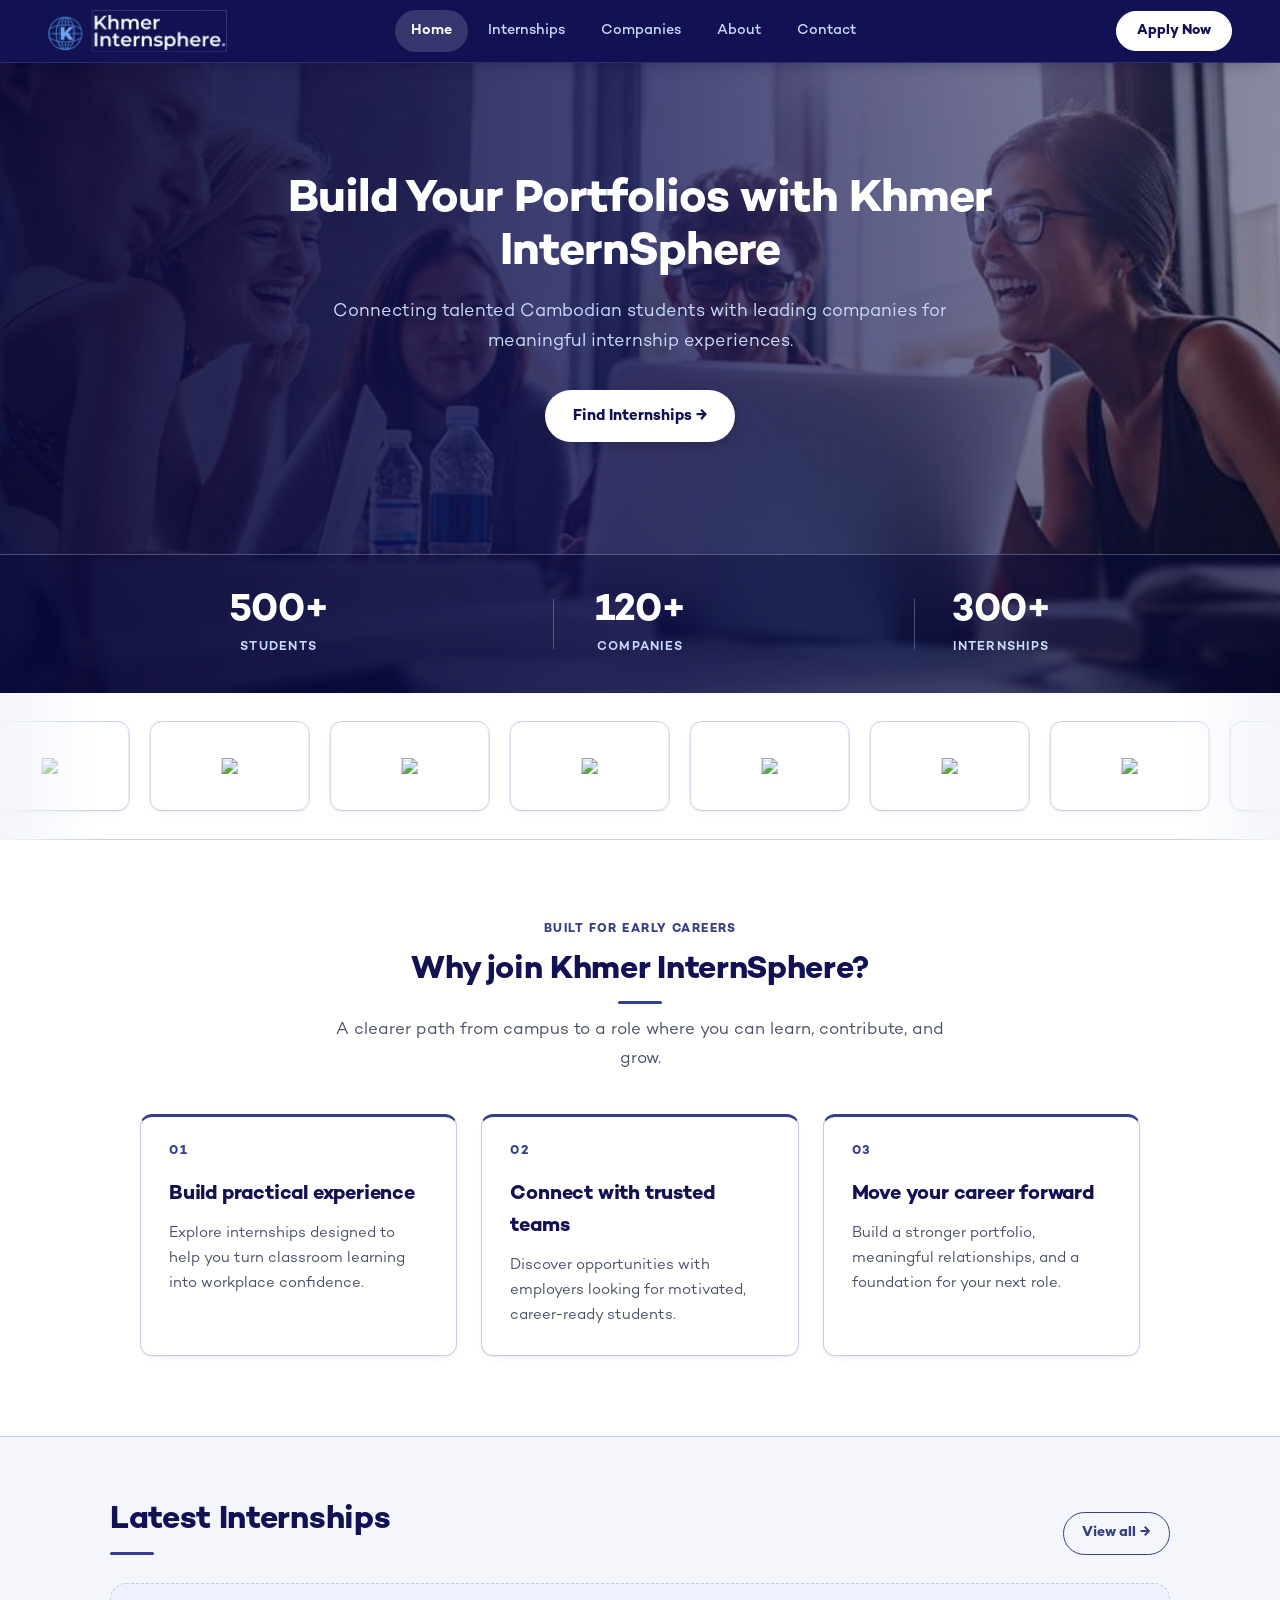
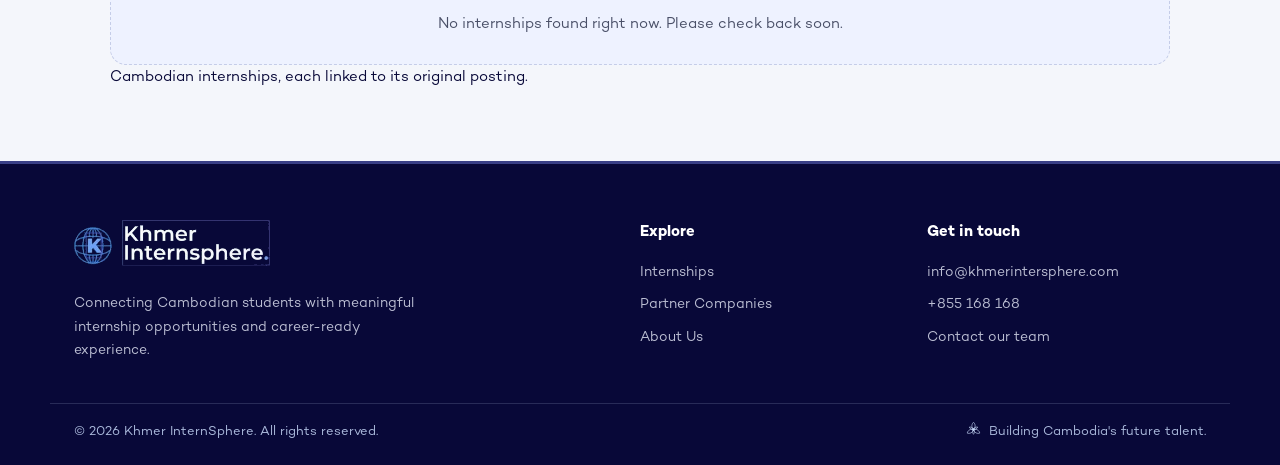
==== commit 90bea1bc: "Update Member 3 bookmarks and home features" ====
--- a/index.html
+++ b/index.html
@@ -9,8 +9,12 @@
     <link rel="stylesheet" href="./css/nav.css" />
     <link rel="stylesheet" href="./css/home.css" />
     <link rel="stylesheet" href="./css/latest.css" />
+    <link rel="stylesheet" href="./css/saved.css" />
+    <link rel="stylesheet" href="./css/features.css" />
+    <link rel="stylesheet" href="https://unpkg.com/leaflet@1.9.4/dist/leaflet.css" />
     <link rel="stylesheet" href="./css/footer.css" />
     <link rel="stylesheet" href="./css/theme.css" />
+    <link rel="stylesheet" href="./css/ui-fixes.css" />
   </head>
 
   <body>
@@ -43,39 +47,39 @@
     <main>
       <!-- HERO WITH IMAGE -->
       <div class="hero-shell">
-      <section class="hero">
-        <div class="container hero-flex">
-          <div class="hero-text">
-            <h1 data-i18n="homeHero">Build Your Portfolios with Khmer InternSphere</h1>
-            <p>
-              Connecting talented Cambodian students with leading companies for
-              meaningful internship experiences.
-            </p>
-
-            <div class="btn-group">
-              <a href="internships.html" class="btn btn-primary"
-                >Find Internships &rarr;</a
-              >
-            </div>
-          </div>
-        </div>
-      </section>
-      <section class="stats">
-        <div class="container stats-grid">
-          <div>
-            <h2>500+</h2>
-            <p>Students</p>
-          </div>
-          <div>
-            <h2>120+</h2>
-            <p>Companies</p>
-          </div>
-          <div>
-            <h2>300+</h2>
-            <p>Internships</p>
-          </div>
-        </div>
-      </section>
+        <section class="hero">
+          <div class="container hero-flex">
+            <div class="hero-text">
+              <h1 data-i18n="homeHero">Build Your Portfolios with Khmer InternSphere</h1>
+              <p>
+                Connecting talented Cambodian students with leading companies for
+                meaningful internship experiences.
+              </p>
+
+              <div class="btn-group">
+                <a href="internships.html" class="btn btn-primary"
+                  >Find Internships &rarr;</a
+                >
+              </div>
+            </div>
+          </div>
+        </section>
+        <section class="stats">
+          <div class="container stats-grid">
+            <div>
+              <h2>500+</h2>
+              <p>Students</p>
+            </div>
+            <div>
+              <h2>120+</h2>
+              <p>Companies</p>
+            </div>
+            <div>
+              <h2>300+</h2>
+              <p>Internships</p>
+            </div>
+          </div>
+        </section>
       </div>
       <div class="logo-slider">
         <div class="logo-track" id="logoTrack">
@@ -191,8 +195,12 @@
       </div>
     </footer>
     <script src="js/config.js"></script>
-    <script src="js/api-client.js"></script>
+    <script src="js/api-client.js?v=4"></script>
+    <script src="js/card.js"></script>
+    <script src="https://unpkg.com/leaflet@1.9.4/dist/leaflet.js"></script>
+    <script src="js/detail-map.js"></script>
+    <script src="js/saved.js?v=4"></script>
     <script src="js/main.js"></script>
     <script src="js/latest.js"></script>
   </body>
-</html>
+</html>
--- a/css/style.css
+++ b/css/style.css
@@ -264,6 +264,137 @@
     color: rgba(202, 220, 252, 0.6);
 }
 
+/* Shared site footer */
+.logo a {
+    display: flex;
+    align-items: center;
+    border-radius: 6px;
+}
+
+button,
+.btn {
+    border-radius: 999px;
+}
+
+.site-footer {
+    margin-top: 0;
+    padding: 0;
+    overflow: hidden;
+    background:
+        radial-gradient(circle at 12% 0%, rgba(57, 63, 134, 0.65), transparent 34%),
+        linear-gradient(135deg, #080838, #111154);
+    color: #cadcfc;
+    text-align: left;
+    font-size: 14px;
+}
+
+.footer-content {
+    display: grid;
+    grid-template-columns: minmax(240px, 1.8fr) minmax(150px, 0.8fr) minmax(190px, 1fr);
+    gap: clamp(28px, 6vw, 72px);
+    max-width: 1180px;
+    margin: 0 auto;
+    padding: 52px 24px 42px;
+}
+
+.footer-brand p {
+    max-width: 390px;
+    margin: 14px 0 0;
+    color: rgba(238, 242, 255, 0.82);
+    line-height: 1.75;
+}
+
+.footer-logo {
+    display: inline-flex;
+    align-items: center;
+    border-radius: 8px;
+}
+
+.footer-logo img {
+    display: block;
+    width: auto;
+    height: 46px;
+}
+
+.footer-links,
+.footer-contact {
+    display: flex;
+    flex-direction: column;
+    align-items: flex-start;
+    gap: 9px;
+    margin: 0;
+    font-style: normal;
+}
+
+.footer-links h2,
+.footer-contact h2 {
+    margin: 0 0 5px;
+    color: #ffffff;
+    font-size: 14px;
+    font-weight: 700;
+    letter-spacing: 0.08em;
+    text-transform: uppercase;
+}
+
+.site-footer a {
+    color: rgba(238, 242, 255, 0.82);
+    text-decoration: none;
+    transition: color 0.2s ease, transform 0.2s ease;
+}
+
+.site-footer a:hover {
+    color: #ffffff;
+    transform: translateX(3px);
+}
+
+.footer-logo:hover {
+    transform: none;
+}
+
+.footer-bottom {
+    display: flex;
+    justify-content: space-between;
+    gap: 16px;
+    max-width: 1180px;
+    margin: 0 auto;
+    padding: 18px 24px 20px;
+    border-top: 1px solid rgba(202, 220, 252, 0.18);
+    color: rgba(202, 220, 252, 0.7);
+    font-size: 12.5px;
+}
+
+.footer-bottom p {
+    margin: 0;
+}
+
+@media (max-width: 720px) {
+    .footer-content {
+        grid-template-columns: 1fr 1fr;
+        gap: 32px;
+        padding: 42px 20px 34px;
+    }
+
+    .footer-brand {
+        grid-column: 1 / -1;
+    }
+
+    .footer-bottom {
+        flex-direction: column;
+        gap: 6px;
+        padding: 16px 20px 18px;
+    }
+}
+
+@media (max-width: 440px) {
+    .footer-content {
+        grid-template-columns: 1fr;
+    }
+
+    .footer-brand {
+        grid-column: auto;
+    }
+}
+
 /* =========================
    ACCESSIBILITY
    ========================= */
--- a/css/nav.css
+++ b/css/nav.css
@@ -4,197 +4,209 @@
    Needs style.css (design tokens) linked before it.
    JS hooks used by main.js: #burgerBtn, #mainNav, #navBackdrop,
    classes .open, .nav-open, .active
+
+   Desktop layout: a 3-column grid  [ logo | menu | actions ].
+   The two outer columns are equal (1fr), so the menu always sits
+   exactly in the middle of the bar and can never overlap the logo
+   or the Apply Now button.
    ============================================================ */
 
 /* =========================
    HEADER
    ========================= */
 header {
-    position: sticky;
-    top: 0;
-    z-index: 100;
-    display: flex;
-    justify-content: space-between;
-    align-items: center;
-    gap: 24px;
-    padding: 12px clamp(20px, 4vw, 48px);
-    background: rgba(17, 17, 84, 0.94);
-    -webkit-backdrop-filter: saturate(140%) blur(10px);
-    backdrop-filter: saturate(140%) blur(10px);
-    border-bottom: 1px solid rgba(202, 220, 252, 0.14);
-    box-shadow: 0 2px 12px rgba(8, 8, 56, 0.25);
-}
-
-header {
-    position: sticky;
-    top: 0;
-    z-index: 100;
-    display: flex;
-    justify-content: space-between;
-    align-items: center;
-    gap: 24px;
-    padding: 12px clamp(20px, 4vw, 48px);
-    background: rgba(17, 17, 84, 0.94);
-    -webkit-backdrop-filter: saturate(140%) blur(10px);
-    backdrop-filter: saturate(140%) blur(10px);
-    border-bottom: 1px solid rgba(202, 220, 252, 0.14);
-    box-shadow: 0 2px 12px rgba(8, 8, 56, 0.25);
+  position: sticky;
+  top: 0;
+  z-index: 100;
+  display: grid;
+  grid-template-columns: 1fr auto 1fr;
+  align-items: center;
+  column-gap: 24px;
+  padding: 12px clamp(20px, 4vw, 48px);
+  background: rgba(17, 17, 84, 0.94);
+  -webkit-backdrop-filter: saturate(140%) blur(10px);
+  backdrop-filter: saturate(140%) blur(10px);
+  border-bottom: 1px solid rgba(202, 220, 252, 0.14);
+  box-shadow: 0 2px 12px rgba(8, 8, 56, 0.25);
 }
 
 .logo {
-    display: flex;
-    align-items: center;
-    gap: 10px;
-    flex-shrink: 0;
+  display: flex;
+  align-items: center;
+  justify-self: start;
+  gap: 10px;
+  flex-shrink: 0;
 }
 
 .logo img {
-    display: block;
-    height: 44px;
+  display: block;
+  height: 44px;
 }
 
 /* =========================
-   DESKTOP NAV
+   DESKTOP NAV  (centered in the bar)
    ========================= */
 nav {
-    display: flex;
-    align-items: center;
-    gap: 4px;
-    position: absolute;
-    left: 50%;
-    transform: translateX(-50%);
+  display: flex;
+  align-items: center;
+  justify-content: center;
+  justify-self: center;
+  gap: 4px;
 }
 
 nav a {
-    position: relative;
-    margin: 0;
-    padding: 8px 14px;
-    border-radius: var(--radius-sm);
-    color: var(--blue-pale);
-    font-size: 14.5px;
-    font-weight: 500;
-    text-decoration: none;
-    border-bottom: none;
-    transition: color 0.2s ease, background 0.2s ease;
+  position: relative;
+  margin: 0;
+  padding: 8px 14px;
+  border-radius: var(--radius-sm);
+  color: var(--blue-pale);
+  font-size: 14.5px;
+  font-weight: 500;
+  text-decoration: none;
+  white-space: nowrap;
+  border-bottom: none;
+  transition: color 0.2s ease, background 0.2s ease;
 }
 
 nav a:hover {
-    color: var(--white);
-    background: rgba(255, 255, 255, 0.08);
+  color: var(--white);
+  background: rgba(255, 255, 255, 0.08);
 }
 
 nav a.active {
-    color: var(--white);
-    font-weight: 600;
-    background: transparent;
-    border-bottom: none;
+  color: var(--white);
+  font-weight: 600;
+  background: transparent;
+  border-bottom: none;
 }
 
 nav a.active::after {
-    content: "";
-    position: absolute;
-    left: 14px;
-    right: 14px;
-    bottom: 3px;
-    height: 2px;
-    border-radius: 2px;
-    background: var(--white);
+  content: "";
+  position: absolute;
+  left: 14px;
+  right: 14px;
+  bottom: 3px;
+  height: 2px;
+  border-radius: 2px;
+  background: var(--white);
 }
 
 .header-actions {
-    display: flex;
-    align-items: center;
-    justify-content: flex-end;
-    gap: 10px;
-    margin-left: auto;
+  display: flex;
+  align-items: center;
+  justify-content: flex-end;
+  justify-self: end;
+  gap: 10px;
 }
 
 .apply-now {
-    display: inline-flex;
-    align-items: center;
-    justify-content: center;
-    min-height: 38px;
-    border-radius: 999px;
-    font-size: 13px;
-    font-weight: 700;
-    text-decoration: none;
-    white-space: nowrap;
-    cursor: pointer;
-    transition: background 0.2s ease, color 0.2s ease, transform 0.2s ease;
-}
-
-.apply-now {
-    padding: 0 16px;
-    background: var(--white);
-    border: 1px solid var(--white);
-    color: var(--blue-dark);
+  display: inline-flex;
+  align-items: center;
+  justify-content: center;
+  min-height: 38px;
+  padding: 0 16px;
+  background: var(--white);
+  border: 1px solid var(--white);
+  border-radius: 999px;
+  color: var(--blue-dark);
+  font-size: 13px;
+  font-weight: 700;
+  text-decoration: none;
+  white-space: nowrap;
+  cursor: pointer;
+  transition: background 0.2s ease, color 0.2s ease, transform 0.2s ease;
 }
 
 .apply-now:hover {
-    background: var(--blue-pale);
-    border-color: var(--blue-pale);
-    transform: translateY(-1px);
+  background: var(--blue-pale);
+  border-color: var(--blue-pale);
+  transform: translateY(-1px);
+}
+
+/* Narrow desktop / tablet: keep the menu centered but a little tighter */
+@media (min-width: 769px) and (max-width: 960px) {
+  header {
+    column-gap: 14px;
+  }
+
+  .logo img {
+    height: 38px;
+  }
+
+  nav a {
+    padding: 8px 9px;
+    font-size: 14px;
+  }
+
+  nav a.active::after {
+    left: 9px;
+    right: 9px;
+  }
+
+  .apply-now {
+    padding: 0 13px;
+  }
 }
 
 /* =========================
    BURGER BUTTON (hidden on desktop)
    ========================= */
 .burger {
-    display: none;
-    flex-direction: column;
-    justify-content: center;
-    align-items: center;
-    gap: 5px;
-    width: 42px;
-    height: 42px;
-    padding: 4px;
-    background: transparent;
-    border: none;
-    border-radius: var(--radius-sm);
-    cursor: pointer;
-    transition: background 0.2s ease;
-    z-index: 200;
-    flex-shrink: 0;
+  display: none;
+  flex-direction: column;
+  justify-content: center;
+  align-items: center;
+  gap: 5px;
+  width: 42px;
+  height: 42px;
+  padding: 4px;
+  background: transparent;
+  border: none;
+  border-radius: var(--radius-sm);
+  cursor: pointer;
+  transition: background 0.2s ease;
+  z-index: 200;
+  flex-shrink: 0;
 }
 
 .burger:hover {
-    background: rgba(255, 255, 255, 0.1);
+  background: rgba(255, 255, 255, 0.1);
 }
 
 .burger span {
-    display: block;
-    width: 24px;
-    height: 2.5px;
-    background: var(--blue-pale);
-    border-radius: 4px;
-    transform-origin: center;
-    transition: transform 0.3s ease, opacity 0.3s ease, width 0.3s ease;
+  display: block;
+  width: 24px;
+  height: 2.5px;
+  background: var(--blue-pale);
+  border-radius: 4px;
+  transform-origin: center;
+  transition: transform 0.3s ease, opacity 0.3s ease, width 0.3s ease;
 }
 
 .burger.open span:nth-child(1) {
-    transform: translateY(7.5px) rotate(45deg);
+  transform: translateY(7.5px) rotate(45deg);
 }
 
 .burger.open span:nth-child(2) {
-    opacity: 0;
-    width: 0;
+  opacity: 0;
+  width: 0;
 }
 
 .burger.open span:nth-child(3) {
-    transform: translateY(-7.5px) rotate(-45deg);
+  transform: translateY(-7.5px) rotate(-45deg);
 }
 
 /* dimmer behind the open mobile menu */
 .nav-backdrop {
-    display: none;
-    position: fixed;
-    inset: 0;
-    background: rgba(8, 8, 56, 0.45);
-    z-index: 98;
+  display: none;
+  position: fixed;
+  inset: 0;
+  background: rgba(8, 8, 56, 0.45);
+  z-index: 98;
 }
 
 .nav-backdrop.active {
-    display: block;
+  display: block;
 }
 
 /* =========================
@@ -203,90 +215,92 @@
    that stacks the header cannot break the burger layout)
    ========================= */
 @media (max-width: 768px) {
-    .burger {
-        display: flex;
-    }
-
-    header {
-        flex-direction: row !important;
-        flex-wrap: nowrap !important;
-        justify-content: space-between !important;
-        align-items: center !important;
-        gap: 0 !important;
-        padding: 10px 20px !important;
-        position: sticky;
-        top: 0;
-    }
-
-    .logo img {
-        height: 38px;
-    }
-
-    #mainNav {
-        display: none;
-        flex-direction: column;
-        align-items: stretch;
-        gap: 2px;
-        position: absolute;
-        top: 100%;
-        left: 0;
-        right: 0;
-        transform: none;
-        padding: 10px 12px 16px;
-        background: var(--blue-dark);
-        border-top: 1px solid rgba(202, 220, 252, 0.14);
-        box-shadow: 0 16px 32px rgba(8, 8, 56, 0.35);
-        z-index: 99;
-        animation: navSlideDown 0.25s ease;
-    }
-
-    #mainNav.nav-open {
-        display: flex;
-    }
-
-    #mainNav a {
-        margin: 0 !important;
-        padding: 13px 16px;
-        border-radius: var(--radius-sm);
-        font-size: 15px !important;
-        color: var(--blue-pale) !important;
-        text-decoration: none !important;
-        border-bottom: none !important;
-    }
-
-    #mainNav a:hover,
-    #mainNav a.active {
-        background: rgba(255, 255, 255, 0.09);
-        color: var(--white) !important;
-    }
-
-    #mainNav a.active::after {
-        left: 16px;
-        right: auto;
-        width: 24px;
-        bottom: 7px;
-    }
-
-    .header-actions {
-        order: 2;
-        gap: 6px;
-        margin-left: auto;
-    }
-
-    .burger {
-        order: 3;
-        margin-left: 8px;
-    }
-
-    .apply-now {
-        min-height: 34px;
-        font-size: 11px;
-    }
-
-    .apply-now { padding: 0 10px; }
+  .burger {
+    display: flex;
+  }
+
+  header {
+    display: flex !important;
+    flex-direction: row !important;
+    flex-wrap: nowrap !important;
+    justify-content: space-between !important;
+    align-items: center !important;
+    gap: 0 !important;
+    padding: 10px 20px !important;
+    position: sticky;
+    top: 0;
+  }
+
+  .logo img {
+    height: 38px;
+  }
+
+  #mainNav {
+    display: none;
+    flex-direction: column;
+    align-items: stretch;
+    justify-content: flex-start;
+    justify-self: stretch; /* undo the desktop centering so the dropdown spans the full width */
+    gap: 2px;
+    position: absolute;
+    top: 100%;
+    left: 0;
+    right: 0;
+    transform: none;
+    padding: 10px 12px 16px;
+    background: var(--blue-dark);
+    border-top: 1px solid rgba(202, 220, 252, 0.14);
+    box-shadow: 0 16px 32px rgba(8, 8, 56, 0.35);
+    z-index: 99;
+    animation: navSlideDown 0.25s ease;
+  }
+
+  #mainNav.nav-open {
+    display: flex;
+  }
+
+  #mainNav a {
+    margin: 0 !important;
+    padding: 13px 16px;
+    border-radius: var(--radius-sm);
+    font-size: 15px !important;
+    color: var(--blue-pale) !important;
+    text-decoration: none !important;
+    border-bottom: none !important;
+  }
+
+  #mainNav a:hover,
+  #mainNav a.active {
+    background: rgba(255, 255, 255, 0.09);
+    color: var(--white) !important;
+  }
+
+  #mainNav a.active::after {
+    left: 16px;
+    right: auto;
+    width: 24px;
+    bottom: 7px;
+  }
+
+  .header-actions {
+    order: 2;
+    gap: 6px;
+    margin-left: auto;
+  }
+
+  .burger {
+    order: 3;
+    margin-left: 8px;
+  }
+
+  .apply-now {
+    min-height: 34px;
+    padding: 0 10px;
+    font-size: 11px;
+  }
 }
 
 @keyframes navSlideDown {
-    from { opacity: 0; transform: translateY(-8px); }
-    to   { opacity: 1; transform: translateY(0); }
-}
+  from { opacity: 0; transform: translateY(-8px); }
+  to { opacity: 1; transform: translateY(0); }
+}
--- a/css/saved.css
+++ b/css/saved.css
@@ -0,0 +1,265 @@
+/* ============================================================
+   saved.css - Save buttons, Saved Internships list, toast
+   (Member 3). Used by js/saved.js on internships.html.
+   ============================================================ */
+
+/* ---------- Save / Saved button ---------- */
+.save-btn {
+    display: inline-flex;
+    align-items: center;
+    gap: 6px;
+    margin-top: 12px;
+    padding: 7px 14px;
+    background: var(--white);
+    border: 1.5px solid var(--blue-accent);
+    border-radius: 999px;
+    color: var(--blue-accent);
+    font-size: 13.5px;
+    font-weight: 700;
+    line-height: 1;
+    cursor: pointer;
+    transition: background 0.2s ease, color 0.2s ease, transform 0.15s ease;
+}
+
+.save-btn:hover:not(:disabled) {
+    background: var(--blue-xpale);
+}
+
+.save-btn:active:not(:disabled) {
+    transform: scale(0.96);
+}
+
+.save-btn.is-saved {
+    background: var(--blue-accent);
+    color: var(--white);
+}
+
+.save-btn.is-saved:hover:not(:disabled) {
+    background: var(--blue-dark);
+}
+
+.save-btn:disabled {
+    opacity: 0.6;
+    cursor: wait;
+}
+
+.save-btn--modal {
+    margin-top: 0;
+}
+
+.save-icon {
+    width: 15px;
+    height: 15px;
+    fill: none;
+    stroke: currentColor;
+    stroke-width: 2.2;
+    stroke-linejoin: round;
+}
+
+.save-btn.is-saved .save-icon {
+    fill: currentColor;
+}
+
+/* ---------- Saved Internships section ---------- */
+#saved-section {
+    max-width: 1100px;
+    margin: 32px auto;
+    padding: 0 20px;
+}
+
+.saved-panel {
+    padding: 24px;
+    background: var(--white);
+    border: 1px solid var(--gray-border);
+    border-radius: var(--radius-lg);
+    box-shadow: var(--shadow-sm);
+}
+
+.saved-title {
+    display: flex;
+    align-items: center;
+    gap: 10px;
+    margin-bottom: 18px;
+    font-size: 20px;
+    font-weight: 800;
+    color: var(--blue-dark);
+}
+
+.saved-count {
+    min-width: 26px;
+    padding: 0 9px;
+    background: var(--blue-accent);
+    border-radius: 999px;
+    color: var(--white);
+    font-size: 13px;
+    font-weight: 700;
+    line-height: 26px;
+    text-align: center;
+}
+
+.saved-count:empty {
+    display: none;
+}
+
+.saved-list {
+    display: grid;
+    gap: 12px;
+    margin: 0;
+    padding: 0;
+    list-style: none;
+}
+
+.saved-item {
+    display: flex;
+    align-items: center;
+    gap: 16px;
+    padding: 14px 16px;
+    background: var(--white);
+    border: 1px solid var(--gray-border);
+    border-radius: var(--radius);
+    transition: box-shadow 0.2s ease, border-color 0.2s ease;
+}
+
+.saved-item:hover {
+    border-color: var(--blue-accent);
+    box-shadow: var(--shadow-md);
+}
+
+.saved-logo {
+    flex: none;
+    width: 48px;
+    height: 48px;
+    padding: 5px;
+    object-fit: contain;
+    background: var(--gray-light);
+    border: 1px solid var(--gray-border);
+    border-radius: var(--radius-sm);
+}
+
+.saved-info {
+    display: flex;
+    flex-direction: column;
+    flex: 1;
+    gap: 2px;
+    min-width: 0;
+}
+
+.saved-info strong {
+    color: var(--blue-dark);
+    font-size: 15px;
+}
+
+.saved-info span {
+    color: var(--gray-text);
+    font-size: 13.5px;
+}
+
+.saved-info a {
+    width: fit-content;
+    color: var(--blue-accent);
+    font-size: 13.5px;
+    font-weight: 600;
+}
+
+.saved-remove,
+.saved-retry {
+    padding: 7px 16px;
+    background: var(--white);
+    border: 1.5px solid var(--danger);
+    border-radius: 999px;
+    color: var(--danger);
+    font-size: 13.5px;
+    font-weight: 700;
+    cursor: pointer;
+    transition: background 0.2s ease, color 0.2s ease;
+}
+
+.saved-remove:hover:not(:disabled) {
+    background: var(--danger);
+    color: var(--white);
+}
+
+.saved-remove:disabled {
+    opacity: 0.6;
+    cursor: wait;
+}
+
+.saved-retry {
+    border-color: var(--blue-accent);
+    color: var(--blue-accent);
+}
+
+.saved-retry:hover {
+    background: var(--blue-accent);
+    color: var(--white);
+}
+
+.saved-msg {
+    padding: 22px 16px;
+    background: var(--gray-light);
+    border: 1px dashed var(--gray-border);
+    border-radius: var(--radius);
+    color: var(--gray-text);
+    text-align: center;
+}
+
+.saved-error {
+    background: #fdf3f1;
+    border-color: rgba(192, 57, 43, 0.5);
+    color: var(--danger);
+}
+
+.saved-error p {
+    margin-bottom: 10px;
+}
+
+.saved-spinner {
+    display: inline-block;
+    width: 16px;
+    height: 16px;
+    margin-right: 6px;
+    border: 2px solid var(--gray-border);
+    border-top-color: var(--blue-accent);
+    border-radius: 50%;
+    vertical-align: -3px;
+    animation: savedSpin 0.8s linear infinite;
+}
+
+@keyframes savedSpin {
+    to { transform: rotate(360deg); }
+}
+
+/* ---------- error toast ---------- */
+.kis-toast {
+    position: fixed;
+    left: 50%;
+    bottom: 24px;
+    max-width: 90vw;
+    padding: 12px 20px;
+    background: var(--danger);
+    border-radius: var(--radius);
+    box-shadow: var(--shadow-lg);
+    color: var(--white);
+    font-size: 14px;
+    font-weight: 600;
+    opacity: 0;
+    pointer-events: none;
+    transform: translate(-50%, 20px);
+    transition: opacity 0.25s ease, transform 0.25s ease;
+    z-index: 10000;
+}
+
+.kis-toast.show {
+    opacity: 1;
+    transform: translate(-50%, 0);
+}
+
+@media (max-width: 600px) {
+    .saved-item {
+        flex-wrap: wrap;
+    }
+
+    .saved-remove {
+        width: 100%;
+    }
+}
--- a/css/features.css
+++ b/css/features.css
@@ -0,0 +1,462 @@
+/* Shared styles for the live listing, company, modal, and validation features. */
+.listing-controls { display: grid; grid-template-columns: minmax(220px, 2fr) repeat(2, minmax(150px, 1fr)) auto; gap: 12px; align-items: end; margin: 32px 0 14px; }
+.listing-controls label { display: grid; gap: 5px; color: #18235f; font-weight: 700; font-size: .84rem; }
+.listing-controls input, .listing-controls select { min-height: 42px; padding: 9px 12px; border: 1px solid #c5cde8; border-radius: 9px; background: #fff; color: #172554; font: inherit; }
+.listing-clear, .listing-state button, .company-state button { min-height: 42px; padding: 9px 16px; border: 0; border-radius: 9px; background: #111154; color: #fff; cursor: pointer; font: inherit; font-weight: 700; }
+.results-count { color: #4a5068; margin: 0 0 18px; }
+.listing-state, .company-state { margin: 24px 0; padding: 28px; border-radius: 12px; background: #eef2ff; color: #172554; text-align: center; }
+.listing-state--error, .company-state--error { background: #fff1f2; color: #9f1239; }
+.listing-spinner { display: inline-block; width: 18px; height: 18px; margin-right: 8px; border: 3px solid #c5cde8; border-top-color: #111154; border-radius: 50%; vertical-align: -4px; animation: kis-spin .8s linear infinite; }
+@keyframes kis-spin { to { transform: rotate(360deg); } }
+.internship-grid { display: grid; grid-template-columns: repeat(auto-fit, minmax(270px, 1fr)); gap: 20px; margin: 0 0 32px; }
+.internship-card { position: relative; display: flex; min-height: 255px; flex-direction: column; gap: 14px; padding: 20px; border: 1px solid #dbe4ff; border-radius: 16px; background: #fff; box-shadow: 0 8px 24px rgba(17, 17, 84, .08); cursor: pointer; transition: transform .2s, box-shadow .2s; }
+.internship-card:hover, .internship-card:focus { transform: translateY(-3px); box-shadow: 0 12px 28px rgba(17, 17, 84, .16); outline: none; }
+.internship-card__top { display: flex; gap: 12px; align-items: flex-start; }
+.internship-card__logo { width: 46px; height: 46px; flex: 0 0 auto; object-fit: contain; border: 1px solid #e5e7eb; border-radius: 10px; }
+.internship-card h3 { margin: 2px 0 0; color: #111154; font-size: 1.05rem; line-height: 1.3; }
+.internship-card__company { margin: 0; color: #4a5068; font-size: .86rem; }
+.internship-card__description { margin: 0; color: #334155; font-size: .9rem; }
+.internship-card__meta { display: flex; flex-wrap: wrap; gap: 7px; }
+.internship-card__meta span { padding: 4px 8px; border-radius: 20px; background: #eef2ff; color: #293b82; font-size: .76rem; }
+.internship-card footer { display: flex; justify-content: space-between; gap: 10px; align-items: center; margin-top: auto; color: #64748b; font-size: .76rem; }
+.card-details { color: #111154; font-weight: 700; }
+.save-btn { align-self: flex-start; padding: 7px 12px; border: 1px solid #111154; border-radius: 8px; background: #fff; color: #111154; cursor: pointer; font-weight: 700; }
+.save-btn.is-saved { background: #111154; color: #fff; }
+.save-btn:disabled { opacity: .6; cursor: progress; }
+
+/* Shared overlay (internship + company modals) */
+.internship-modal, .company-detail-modal { position: fixed; inset: 0; z-index: 200; display: none; align-items: center; justify-content: center; padding: 20px; background: rgba(8, 8, 56, .65); }
+.internship-modal.is-open { display: flex; }
+.internship-modal__close, .company-detail-modal__close { position: absolute; top: 12px; right: 12px; width: 36px; height: 36px; border: 0; border-radius: 50%; background: #eef2ff; color: #111154; cursor: pointer; font-size: 1.5rem; }
+
+/* Company detail modal (companies page) */
+.company-detail-modal > section { position: relative; width: min(760px, 100%); max-height: min(760px, calc(100vh - 40px)); overflow: auto; padding: 28px; border-radius: 16px; background: #fff; color: #172554; }
+.company-detail-modal header { display: flex; gap: 16px; align-items: center; padding-right: 34px; }
+.company-detail-modal header img { width: 62px; height: 62px; object-fit: contain; border: 1px solid #e5e7eb; border-radius: 12px; }
+.company-detail-modal header p { margin: 0; color: #4a5068; }
+.company-detail-modal h2 { margin: 4px 0; color: #111154; }
+.company-job-list a { display: inline-block; padding: 8px 13px; border-radius: 8px; background: #111154; color: #fff; text-decoration: none; font-weight: 700; }
+.live-company-card { display: flex; gap: 15px; align-items: center; padding: 18px; border: 1px solid #dbe4ff; border-radius: 14px; background: #fff; cursor: pointer; box-shadow: 0 6px 18px rgba(17, 17, 84, .07); }
+.live-company-card:hover, .live-company-card:focus { border-color: #111154; outline: none; }
+.live-company-card img { width: 52px; height: 52px; object-fit: contain; border: 1px solid #e5e7eb; border-radius: 10px; }
+.live-company-card h2 { margin: 0; font-size: 1rem; color: #111154; }.live-company-card p { margin: 4px 0 0; color: #4a5068; font-size: .85rem; }.live-company-card > span { margin-left: auto; color: #111154; font-size: 2rem; }
+.company-detail-modal { display: flex; }.company-job-list { display: grid; gap: 12px; margin-top: 22px; }.company-job-list article { padding: 16px; border: 1px solid #dbe4ff; border-radius: 10px; }.company-job-list h3, .company-job-list p { margin: 0 0 8px; }.company-job-list p { color: #4a5068; }
+.field-error { margin: 5px 0 0; color: #b91c1c; font-size: .82rem; }.has-error { border-color: #b91c1c !important; }.contact-success { margin: 14px 0; color: #166534; font-weight: 700; }
+@media (max-width: 720px) { .listing-controls { grid-template-columns: 1fr; }.company-detail-modal > section { padding: 22px 16px; } }
+
+
+/* ============================================================
+   INTERNSHIP DETAIL MODAL  ("View details")
+   Built by js/detail-map.js.
+   NOTE: the modal uses <div>s on purpose. The site-wide
+   `header { ... }` and `footer { ... }` rules (nav.css / the page
+   CSS) would otherwise turn the modal's title area and button row
+   into dark navy bars.
+   ============================================================ */
+.internship-modal {
+  -webkit-backdrop-filter: blur(4px);
+  backdrop-filter: blur(4px);
+  background: rgba(8, 8, 56, .62);
+}
+
+.internship-modal.is-open .internship-modal__dialog {
+  animation: kis-modal-in .22s ease-out;
+}
+
+@keyframes kis-modal-in {
+  from { opacity: 0; transform: translateY(14px) scale(.985); }
+  to { opacity: 1; transform: none; }
+}
+
+.internship-modal__dialog {
+  position: relative;
+  display: flex;
+  flex-direction: column;
+  width: min(760px, 100%);
+  max-height: min(780px, calc(100vh - 40px));
+  max-height: min(780px, calc(100dvh - 40px));
+  padding: 0;
+  overflow: hidden;
+  border-radius: 20px;
+  background: #fff;
+  color: #172554;
+  box-shadow: 0 30px 80px rgba(8, 8, 56, .35);
+}
+
+.internship-modal__dialog .internship-modal__close {
+  top: 16px;
+  right: 16px;
+  z-index: 3;
+  display: flex;
+  align-items: center;
+  justify-content: center;
+  width: 38px;
+  height: 38px;
+  padding: 0;
+  border: 1px solid #dbe4ff;
+  background: rgba(255, 255, 255, .92);
+  color: #111154;
+  font-size: 1.5rem;
+  line-height: 1;
+  transition: background .2s ease, color .2s ease, border-color .2s ease;
+}
+
+.internship-modal__dialog .internship-modal__close:hover {
+  border-color: #111154;
+  background: #111154;
+  color: #fff;
+}
+
+#internship-modal-content {
+  display: flex;
+  flex: 1;
+  flex-direction: column;
+  min-height: 0;
+}
+
+/* ---- Title area ---- */
+.detail-hero {
+  display: flex;
+  align-items: center;
+  gap: 18px;
+  padding: 28px 70px 24px 28px;
+  border-bottom: 1px solid #e3e8fb;
+  background: linear-gradient(135deg, #f6f8ff 0%, #e9efff 100%);
+}
+
+.detail-logo {
+  flex: none;
+  width: 68px;
+  height: 68px;
+  padding: 8px;
+  object-fit: contain;
+  border: 1px solid #dbe4ff;
+  border-radius: 16px;
+  background: #fff;
+  box-shadow: 0 4px 12px rgba(17, 17, 84, .08);
+}
+
+.detail-logo--initial {
+  display: flex;
+  align-items: center;
+  justify-content: center;
+  padding: 0;
+  border: 0;
+  background: linear-gradient(135deg, #111154, #393f86);
+  color: #fff;
+  font-size: 1.7rem;
+  font-weight: 700;
+  text-transform: uppercase;
+}
+
+.detail-hero__text { min-width: 0; }
+
+.detail-company {
+  margin: 0 0 4px;
+  color: #393f86;
+  font-size: .8rem;
+  font-weight: 700;
+  letter-spacing: .07em;
+  text-transform: uppercase;
+}
+
+.detail-company:empty { display: none; }
+
+.detail-title {
+  margin: 0;
+  color: #111154;
+  font-size: clamp(1.25rem, 2.6vw, 1.65rem);
+  font-weight: 700;
+  line-height: 1.25;
+  overflow-wrap: anywhere;
+}
+
+/* ---- Scrolling body ---- */
+.detail-body {
+  flex: 1;
+  min-height: 0;
+  padding: 24px 28px 28px;
+  overflow-y: auto;
+  overscroll-behavior: contain;
+}
+
+.detail-facts {
+  display: grid;
+  grid-template-columns: repeat(4, minmax(0, 1fr));
+  gap: 12px;
+  margin: 0 0 28px;
+}
+
+.detail-fact {
+  display: flex;
+  flex-direction: column;
+  gap: 6px;
+  padding: 14px 16px;
+  border: 1px solid #e3e8fb;
+  border-radius: 14px;
+  background: #fff;
+}
+
+.detail-fact dt {
+  display: flex;
+  align-items: center;
+  gap: 6px;
+  margin: 0;
+  color: #6b7390;
+  font-size: .7rem;
+  font-weight: 700;
+  letter-spacing: .08em;
+  text-transform: uppercase;
+}
+
+.detail-fact dt .detail-icon { color: #393f86; }
+
+.detail-fact dd {
+  margin: 0;
+  color: #111154;
+  font-size: .95rem;
+  font-weight: 600;
+  line-height: 1.35;
+  overflow-wrap: anywhere;
+}
+
+.detail-icon {
+  flex: none;
+  width: 15px;
+  height: 15px;
+}
+
+.detail-section + .detail-section { margin-top: 28px; }
+
+.detail-section__title {
+  display: flex;
+  align-items: center;
+  gap: 12px;
+  margin: 0 0 14px;
+  color: #393f86;
+  font-size: .78rem;
+  font-weight: 700;
+  letter-spacing: .1em;
+  text-transform: uppercase;
+}
+
+.detail-section__title::after {
+  content: "";
+  flex: 1;
+  height: 1px;
+  background: #e3e8fb;
+}
+
+/* ---- Description (rich text) ---- */
+.detail-description {
+  color: #334155;
+  font-size: .98rem;
+  line-height: 1.75;
+  overflow-wrap: anywhere;
+}
+
+.detail-description > * + * { margin-top: 12px; }
+
+.detail-description h4 {
+  margin-top: 22px;
+  color: #111154;
+  font-size: 1rem;
+  font-weight: 700;
+  line-height: 1.4;
+}
+
+.detail-description ul,
+.detail-description ol {
+  display: grid;
+  gap: 8px;
+  padding: 0;
+  list-style: none;
+}
+
+.detail-description li { position: relative; padding-left: 22px; }
+.detail-description li > p { margin: 0; }
+.detail-description li > p + p { margin-top: 6px; }
+
+.detail-description ul > li::before {
+  content: "";
+  position: absolute;
+  top: .72em;
+  left: 5px;
+  width: 6px;
+  height: 6px;
+  border-radius: 50%;
+  background: #393f86;
+}
+
+.detail-description ol { counter-reset: kis-step; }
+.detail-description ol > li { padding-left: 28px; counter-increment: kis-step; }
+
+.detail-description ol > li::before {
+  content: counter(kis-step) ".";
+  position: absolute;
+  top: 0;
+  left: 0;
+  color: #393f86;
+  font-weight: 700;
+}
+
+.detail-description a { color: #393f86; text-underline-offset: 3px; }
+.detail-description a:hover { color: #111154; }
+
+.detail-description blockquote {
+  padding: 10px 16px;
+  border-left: 3px solid #c5cde8;
+  border-radius: 0 10px 10px 0;
+  background: #f5f7ff;
+}
+
+.detail-description--empty { color: #6b7390; font-style: italic; }
+
+/* ---- Location + map ---- */
+.detail-location {
+  display: flex;
+  align-items: flex-start;
+  gap: 10px;
+  margin: 0 0 14px;
+  color: #172554;
+  font-weight: 600;
+  line-height: 1.5;
+}
+
+.detail-location .detail-icon {
+  width: 18px;
+  height: 18px;
+  margin-top: 2px;
+  color: #393f86;
+}
+
+.detail-map {
+  height: 240px;
+  overflow: hidden;
+  border: 1px solid #e3e8fb;
+  border-radius: 14px;
+}
+
+.detail-map-status {
+  margin: 10px 0 0;
+  color: #6b7390;
+  font-size: .84rem;
+}
+
+.detail-map-status:empty { display: none; }
+
+/* ---- Action bar (Save + Apply) ---- */
+.detail-actions {
+  display: flex;
+  flex: none;
+  align-items: center;
+  justify-content: flex-end;
+  gap: 12px;
+  padding: 16px 28px;
+  border-top: 1px solid #e3e8fb;
+  background: #fff;
+  box-shadow: 0 -8px 24px rgba(17, 17, 84, .05);
+}
+
+.detail-actions #modal-save-slot { display: flex; }
+
+.detail-actions .save-btn,
+.detail-apply {
+  display: inline-flex;
+  align-items: center;
+  justify-content: center;
+  gap: 8px;
+  min-height: 46px;
+  margin: 0;
+  padding: 0 22px;
+  border-radius: 12px;
+  font-size: .95rem;
+  font-weight: 700;
+  line-height: 1;
+  text-decoration: none;
+  white-space: nowrap;
+  cursor: pointer;
+  transition: background .2s ease, border-color .2s ease, box-shadow .2s ease, transform .15s ease;
+}
+
+.detail-actions .save-btn {
+  align-self: auto;
+  border: 1.5px solid #c5cde8;
+  background: #fff;
+  color: #111154;
+}
+
+.detail-actions .save-btn:hover:not(:disabled) {
+  border-color: #393f86;
+  background: #f5f7ff;
+}
+
+.detail-actions .save-btn.is-saved {
+  border-color: #393f86;
+  background: #393f86;
+  color: #fff;
+}
+
+.detail-actions .save-btn.is-saved:hover:not(:disabled) {
+  border-color: #111154;
+  background: #111154;
+}
+
+/* bookmark icon (drawn with CSS so the JS can keep rewriting the button text) */
+.detail-actions .save-btn::before {
+  content: "";
+  flex: none;
+  width: 16px;
+  height: 16px;
+  background: currentColor;
+  -webkit-mask: url("data:image/svg+xml,%3Csvg xmlns='http://www.w3.org/2000/svg' viewBox='0 0 24 24' fill='none' stroke='black' stroke-width='2' stroke-linejoin='round' stroke-linecap='round'%3E%3Cpath d='M6 3h12a1 1 0 0 1 1 1v17l-7-4-7 4V4a1 1 0 0 1 1-1z'/%3E%3C/svg%3E") center / contain no-repeat;
+  mask: url("data:image/svg+xml,%3Csvg xmlns='http://www.w3.org/2000/svg' viewBox='0 0 24 24' fill='none' stroke='black' stroke-width='2' stroke-linejoin='round' stroke-linecap='round'%3E%3Cpath d='M6 3h12a1 1 0 0 1 1 1v17l-7-4-7 4V4a1 1 0 0 1 1-1z'/%3E%3C/svg%3E") center / contain no-repeat;
+}
+
+.detail-actions .save-btn.is-saved::before {
+  -webkit-mask-image: url("data:image/svg+xml,%3Csvg xmlns='http://www.w3.org/2000/svg' viewBox='0 0 24 24' fill='black' stroke='black' stroke-width='2' stroke-linejoin='round' stroke-linecap='round'%3E%3Cpath d='M6 3h12a1 1 0 0 1 1 1v17l-7-4-7 4V4a1 1 0 0 1 1-1z'/%3E%3C/svg%3E");
+  mask-image: url("data:image/svg+xml,%3Csvg xmlns='http://www.w3.org/2000/svg' viewBox='0 0 24 24' fill='black' stroke='black' stroke-width='2' stroke-linejoin='round' stroke-linecap='round'%3E%3Cpath d='M6 3h12a1 1 0 0 1 1 1v17l-7-4-7 4V4a1 1 0 0 1 1-1z'/%3E%3C/svg%3E");
+}
+
+.detail-apply {
+  border: 1.5px solid transparent;
+  background: linear-gradient(135deg, #111154, #2a2e80);
+  color: #fff;
+  box-shadow: 0 6px 16px rgba(17, 17, 84, .22);
+}
+
+.detail-apply:hover {
+  background: linear-gradient(135deg, #1a1a6e, #393f86);
+  box-shadow: 0 10px 22px rgba(17, 17, 84, .28);
+  transform: translateY(-1px);
+}
+
+.detail-apply .detail-icon { width: 16px; height: 16px; }
+
+.internship-modal__close:focus-visible,
+.detail-actions .save-btn:focus-visible,
+.detail-apply:focus-visible {
+  outline: 3px solid rgba(57, 63, 134, .55);
+  outline-offset: 2px;
+}
+
+@media (max-width: 720px) {
+  .internship-modal { padding: 12px; }
+  .internship-modal__dialog { border-radius: 16px; }
+  .detail-hero { gap: 14px; padding: 22px 58px 20px 20px; }
+  .detail-logo { width: 56px; height: 56px; border-radius: 14px; }
+  .detail-logo--initial { font-size: 1.4rem; }
+  .detail-body { padding: 20px; }
+  .detail-facts { grid-template-columns: repeat(2, minmax(0, 1fr)); }
+  .detail-map { height: 200px; }
+  .detail-actions { gap: 10px; padding: 14px 20px; }
+  .detail-actions .save-btn, .detail-apply { padding: 0 16px; }
+  .detail-apply { flex: 1; }
+  .detail-actions #modal-save-slot { flex: none; }
+  .detail-actions #modal-save-slot:only-child { flex: 1; }
+  .detail-actions #modal-save-slot:only-child .save-btn { width: 100%; }
+}
+
+@media (prefers-reduced-motion: reduce) {
+  .internship-modal.is-open .internship-modal__dialog { animation: none; }
+}
--- a/css/theme.css
+++ b/css/theme.css
@@ -1,36 +1,21 @@
-/* Shared visual system — loaded after each page stylesheet. */
-@font-face {
-    font-family: "Campton";
-    src: url("../assets/fonts/camptonbook.otf") format("opentype");
-    font-weight: 400;
-    font-style: normal;
-    font-display: swap;
-}
-
-@font-face {
-    font-family: "Campton";
-    src: url("../assets/fonts/camptonmedium.otf") format("opentype");
-    font-weight: 500;
-    font-style: normal;
-    font-display: swap;
-}
-
-@font-face {
-    font-family: "Campton";
-    src: url("../assets/fonts/camptonsemibold.otf") format("opentype");
-    font-weight: 600;
-    font-style: normal;
-    font-display: swap;
-}
-
-@font-face {
-    font-family: "Campton";
-    src: url("../assets/fonts/camptonbold.otf") format("opentype");
-    font-weight: 700;
-    font-style: normal;
-    font-display: swap;
-}
-
+/* ============================================================
+   theme.css - Khmer InternSphere  ·  shared visual system
+   Loaded LAST on every page. Keeps the original midnight-blue
+   palette, white minimalist cards, one type family, one radius
+   scale and one button style across all pages.
+   Includes the redesigned header/navigation and footer.
+   ============================================================ */
+
+@import url("https://fonts.googleapis.com/css2?family=Noto+Sans+Khmer:wght@400;500;600;700&display=swap");
+
+@font-face { font-family: "Campton"; src: url("../assets/fonts/camptonbook.otf") format("opentype"); font-weight: 400; font-style: normal; font-display: swap; }
+@font-face { font-family: "Campton"; src: url("../assets/fonts/camptonmedium.otf") format("opentype"); font-weight: 500; font-style: normal; font-display: swap; }
+@font-face { font-family: "Campton"; src: url("../assets/fonts/camptonsemibold.otf") format("opentype"); font-weight: 600; font-style: normal; font-display: swap; }
+@font-face { font-family: "Campton"; src: url("../assets/fonts/camptonbold.otf") format("opentype"); font-weight: 700; font-style: normal; font-display: swap; }
+
+/* =========================
+   TOKENS (original palette)
+   ========================= */
 :root {
     --blue-darkest: #080838;
     --blue-dark: #111154;
@@ -43,15 +28,23 @@
     --gray-light: #f4f6fb;
     --gray-border: #c5cde8;
     --gray-text: #4a5068;
+
     --radius-sm: 8px;
     --radius: 12px;
     --radius-lg: 16px;
-    --shadow-sm: 0 2px 8px rgba(8, 8, 56, 0.08);
-    --shadow-md: 0 8px 22px rgba(8, 8, 56, 0.12);
-    --shadow-lg: 0 16px 36px rgba(8, 8, 56, 0.18);
-    --font: "Campton", "Campton Book", "Avenir Next", "Segoe UI", sans-serif;
-}
-
+    --shadow-sm: 0 1px 2px rgba(17, 17, 84, 0.05), 0 4px 14px -8px rgba(17, 17, 84, 0.12);
+    --shadow-md: 0 8px 22px -10px rgba(17, 17, 84, 0.2);
+    --shadow-lg: 0 16px 36px -14px rgba(17, 17, 84, 0.28);
+
+    --font: "Campton", "Campton Book", "Avenir Next", "Segoe UI", "Noto Sans Khmer", "Kantumruy Pro", sans-serif;
+
+    /* small rumdoul flower (Cambodia's national flower), used as a mask for one quiet accent in the footer */
+    --rumdoul: url("data:image/svg+xml,<svg xmlns='http://www.w3.org/2000/svg' viewBox='0 0 100 100'><g fill='none' stroke='black' stroke-width='4' stroke-linejoin='round'><path d='M50 52C35 38 36 13 50 2C64 13 65 38 50 52Z'/><path d='M50 52C35 38 36 13 50 2C64 13 65 38 50 52Z' transform='rotate(120 50 50)'/><path d='M50 52C35 38 36 13 50 2C64 13 65 38 50 52Z' transform='rotate(240 50 50)'/><path d='M50 52C41 43 42 27 50 18C58 27 59 43 50 52Z' transform='rotate(60 50 50)'/><path d='M50 52C41 43 42 27 50 18C58 27 59 43 50 52Z' transform='rotate(180 50 50)'/><path d='M50 52C41 43 42 27 50 18C58 27 59 43 50 52Z' transform='rotate(300 50 50)'/><circle cx='50' cy='50' r='6' fill='black'/></g></svg>");
+}
+
+/* =========================
+   BASE
+   ========================= */
 html { scroll-behavior: smooth; }
 
 *,
@@ -71,23 +64,224 @@
     color: var(--blue-darkest);
 }
 
+::selection { background: var(--blue-pale); color: var(--blue-darkest); }
+
+:focus-visible {
+    outline: 3px solid rgba(57, 63, 134, 0.55);
+    outline-offset: 2px;
+}
+
+h1, h2, h3 { font-weight: 700; letter-spacing: -0.01em; }
+
+/* =========================
+   HEADER + NAVIGATION
+   ========================= */
+body > header {
+    padding: 10px clamp(20px, 4vw, 48px);
+    background: var(--blue-dark);
+    -webkit-backdrop-filter: none;
+    backdrop-filter: none;
+    border-bottom: 1px solid rgba(202, 220, 252, 0.14);
+    box-shadow: 0 6px 20px -12px rgba(8, 8, 56, 0.6);
+}
+
+body > header .logo img { height: 42px; }
+
+nav a {
+    padding: 9px 16px;
+    border-radius: 999px;
+    color: var(--blue-pale);
+    font-size: 14.5px;
+    font-weight: 500;
+    transition: color 0.2s ease, background 0.2s ease;
+}
+
+nav a:hover {
+    color: var(--white);
+    background: rgba(255, 255, 255, 0.1);
+}
+
+nav a.active {
+    color: var(--white);
+    font-weight: 600;
+    background: rgba(255, 255, 255, 0.16);
+}
+
+nav a.active::after,
+#mainNav a.active::after { display: none; }
+
+.apply-now {
+    min-height: 40px;
+    padding: 0 20px;
+    background: var(--white);
+    border: 1px solid var(--white);
+    color: var(--blue-dark);
+    font-size: 14px;
+    font-weight: 700;
+    box-shadow: none;
+}
+
+.apply-now:hover {
+    background: var(--blue-pale);
+    border-color: var(--blue-pale);
+    transform: none;
+}
+
+/* Desktop: logo left, menu + Apply button grouped on the right */
+@media (min-width: 769px) {
+    body > header nav {
+        position: static;
+        transform: none;
+        margin-left: auto;
+        margin-right: 14px;
+        gap: 4px;
+    }
+
+    body > header .header-actions { margin-left: 0; }
+}
+
+/* Mobile: full-width dropdown with clear tap targets */
+@media (max-width: 768px) {
+    body > header { padding: 10px 20px !important; }
+
+    #mainNav {
+        padding: 8px 12px 14px;
+        background: var(--blue-dark);
+        border-top: 1px solid rgba(202, 220, 252, 0.14);
+    }
+
+    #mainNav a {
+        padding: 14px 16px;
+        border-radius: var(--radius-sm);
+        font-size: 15.5px !important;
+        font-weight: 500;
+    }
+
+    #mainNav a.active {
+        background: rgba(255, 255, 255, 0.1);
+        box-shadow: inset 3px 0 0 var(--blue-pale);
+    }
+
+    .apply-now { min-height: 36px; padding: 0 14px; font-size: 12.5px; }
+}
+
+/* <header>/<footer> tags used inside cards and modals must not inherit site chrome */
+.company-detail-modal header,
+.internship-modal header,
+.internship-card header,
+.latest-card header {
+    position: static;
+    z-index: auto;
+    padding: 0 34px 0 0;
+    background: none;
+    border: 0;
+    box-shadow: none;
+    -webkit-backdrop-filter: none;
+    backdrop-filter: none;
+}
+
+.internship-card footer,
+.latest-card footer {
+    margin-top: auto;
+    padding: 12px 0 0;
+    background: none;
+    border-top: 1px solid var(--blue-xpale);
+    text-align: left;
+    color: var(--gray-text);
+}
+
+/* =========================
+   PAGE BANNERS
+   ========================= */
 .page-hero {
     padding: clamp(48px, 7vw, 76px) 0;
     background:
         radial-gradient(700px 220px at 90% 0%, rgba(93, 104, 214, 0.45), transparent 70%),
         linear-gradient(135deg, var(--blue-darkest), var(--blue-mid));
     border: 0;
+    border-radius: 0;
+    margin-bottom: 0;
     color: var(--white);
     text-align: center;
 }
 
 .page-hero h1,
 .page-hero h2,
-.hero-inner h2 { color: var(--white); }
+.hero-inner h2 {
+    color: var(--white);
+    font-size: clamp(30px, 4.6vw, 46px);
+    font-weight: 800;
+    line-height: 1.15;
+}
 
 .page-hero p,
 .hero-inner p { color: var(--blue-pale); }
 
+.hero-inner p { margin-left: auto; margin-right: auto; }
+
+/* =========================
+   BUTTONS (one style everywhere)
+   ========================= */
+.search-bar button,
+.btn-apply,
+.company-btn,
+.submit-btn,
+.modal-job-apply-btn,
+.thankyou-back-btn,
+.listing-clear,
+.listing-state button,
+.company-state button,
+.latest-retry,
+.detail-apply,
+.company-job-list a {
+    background: var(--blue-dark);
+    border: 1px solid var(--blue-dark);
+    border-radius: 999px;
+    color: var(--white);
+    font-weight: 700;
+    transition: background 0.2s ease, border-color 0.2s ease, transform 0.2s ease;
+}
+
+.search-bar button:hover,
+.btn-apply:hover,
+.company-btn:hover,
+.submit-btn:hover,
+.modal-job-apply-btn:hover,
+.thankyou-back-btn:hover,
+.listing-clear:hover,
+.listing-state button:hover,
+.company-state button:hover,
+.latest-retry:hover,
+.detail-apply:hover,
+.company-job-list a:hover {
+    background: var(--blue-accent);
+    border-color: var(--blue-accent);
+    color: var(--white);
+}
+
+.detail-apply,
+.company-job-list a { padding: 9px 20px; }
+
+.submit-btn { border-radius: var(--radius-sm); }
+
+.save-btn {
+    background: var(--white);
+    border: 1.5px solid var(--blue-accent);
+    border-radius: 999px;
+    color: var(--blue-accent);
+}
+
+.save-btn:hover:not(:disabled) { background: var(--blue-xpale); }
+
+.save-btn.is-saved {
+    background: var(--blue-accent);
+    border-color: var(--blue-accent);
+    color: var(--white);
+}
+
+/* =========================
+   CARDS: plain white, one radius, one shadow
+   ========================= */
 .filter-section,
 .form-card,
 .info-card,
@@ -95,75 +289,43 @@
 .value-card,
 .team-card,
 .benefit-item,
-.latest-card {
+.latest-card,
+.internship-card,
+.intern-card,
+.live-company-card,
+.stats-banner,
+.saved-panel,
+.listing-controls,
+.cp-section {
     background: var(--white);
     border: 1px solid var(--gray-border);
-    border-radius: 16px;
-    box-shadow: var(--shadow-sm, 0 2px 8px rgba(8, 8, 56, 0.08));
-}
-
-.filter-section {
-    padding: 16px;
-    box-shadow: var(--shadow-md, 0 6px 18px rgba(8, 8, 56, 0.1));
-}
-
-.filter-chip {
-    background: var(--blue-xpale);
-    border-color: transparent;
-    color: var(--blue-dark);
-    font-weight: 600;
-}
-
-.filter-chip.active,
-.filter-chip:hover {
-    background: var(--blue-accent);
-    border-color: var(--blue-accent);
-    color: var(--white);
-}
-
-.search-bar {
-    background: var(--white);
-    border-color: var(--gray-border);
-}
-
-.search-bar button,
-.btn-apply,
-.company-btn,
-.submit-btn,
-.modal-job-apply-btn,
-.thankyou-back-btn {
-    background: var(--blue-dark);
-    color: var(--white);
-    border-color: var(--blue-dark);
-    font-weight: 700;
-}
-
-.search-bar button:hover,
-.btn-apply:hover,
-.company-btn:hover,
-.submit-btn:hover,
-.modal-job-apply-btn:hover,
-.thankyou-back-btn:hover {
-    background: var(--blue-accent);
-    border-color: var(--blue-accent);
-}
-
-.internship-grid { gap: 24px; }
-
-.intern-card {
-    background: var(--white);
-    border: 1px solid var(--gray-border);
-    border-radius: 16px;
-    box-shadow: var(--shadow-sm, 0 2px 8px rgba(8, 8, 56, 0.08));
+    border-radius: var(--radius);
+    box-shadow: var(--shadow-sm);
+}
+
+.internship-card,
+.latest-card,
+.live-company-card,
+.value-card,
+.team-card,
+.benefit-item,
+.company-card {
+    transition: transform 0.25s ease, box-shadow 0.25s ease, border-color 0.25s ease;
 }
 
 .intern-card:hover,
+.internship-card:hover,
+.internship-card:focus,
+.latest-card:hover,
 .company-card:hover,
+.live-company-card:hover,
+.live-company-card:focus,
 .value-card:hover,
 .team-card:hover,
 .benefit-item:hover {
     border-color: var(--blue-accent);
-    box-shadow: var(--shadow-lg, 0 14px 32px rgba(8, 8, 56, 0.16));
+    box-shadow: var(--shadow-md);
+    transform: translateY(-3px);
 }
 
 .card-title,
@@ -171,7 +333,10 @@
 .value-card h3,
 .team-card h3,
 .form-card h2,
-.info-card h3 { color: var(--blue-dark); }
+.info-card h3,
+.internship-card h3,
+.latest-card h3,
+.live-company-card h2 { color: var(--blue-dark); }
 
 .company,
 .desc,
@@ -180,14 +345,76 @@
 .form-group label,
 .contact-item,
 .form-card p,
-.info-card p { color: var(--gray-text); }
-
+.info-card p,
+.internship-card__company,
+.latest-company { color: var(--gray-text); }
+
+.internship-card__logo,
+.latest-logo,
+.live-company-card img,
+.detail-header img,
+.company-detail-modal header img {
+    background: var(--white);
+    border: 1px solid var(--gray-border);
+    border-radius: var(--radius-sm);
+}
+
+/* tags / pills */
 .details span,
 .location-tag,
-.tag {
+.tag,
+.internship-card__meta span,
+.detail-meta span,
+.detail-meta time,
+.latest-location {
     background: var(--blue-xpale);
     color: var(--blue-accent);
-}
+    border: 0;
+}
+
+.card-details,
+.latest-apply { color: var(--blue-accent); }
+
+.benefit-item { border-top: 3px solid var(--blue-accent); }
+
+/* state boxes */
+.no-results,
+.latest-msg,
+.listing-state,
+.company-state {
+    background: var(--blue-xpale);
+    border-color: var(--gray-border);
+    color: var(--gray-text);
+}
+
+.listing-state--error,
+.company-state--error,
+.latest-error {
+    background: #fdf3f1;
+    color: #9f1c1c;
+}
+
+/* =========================
+   FILTERS + FORMS
+   ========================= */
+.listing-controls { padding: 18px 20px; }
+.listing-controls label { color: var(--blue-dark); }
+
+.filter-chip {
+    background: var(--blue-xpale);
+    border-color: transparent;
+    color: var(--blue-dark);
+    font-weight: 600;
+}
+
+.filter-chip.active,
+.filter-chip:hover {
+    background: var(--blue-accent);
+    border-color: var(--blue-accent);
+    color: var(--white);
+}
+
+.search-bar { background: var(--white); border-color: var(--gray-border); }
 
 input,
 textarea,
@@ -203,20 +430,495 @@
     box-shadow: 0 0 0 3px rgba(57, 63, 134, 0.16) !important;
 }
 
+.form-card h2,
+.info-card h3 { border-bottom: 2px solid var(--blue-xpale); }
+
+.field-error { color: #b42318; }
+.contact-success { color: #176b3a; }
+
+/* =========================
+   MODALS
+   ========================= */
+.internship-modal,
+.company-detail-modal,
+.modal-overlay,
+.thankyou-overlay {
+    background: rgba(8, 8, 56, 0.62);
+    -webkit-backdrop-filter: blur(4px);
+    backdrop-filter: blur(4px);
+}
+
+.internship-modal__dialog,
+.company-detail-modal > section,
+.thankyou-card {
+    background: var(--white);
+    border-radius: var(--radius-lg);
+    box-shadow: 0 30px 70px -28px rgba(8, 8, 56, 0.6);
+}
+
+.modal-box {
+    background: var(--gray-light);
+    border-radius: var(--radius-lg);
+}
+
+.internship-modal__close,
+.company-detail-modal__close,
+.modal-close {
+    background: var(--blue-xpale);
+    color: var(--blue-dark);
+}
+
+.internship-modal__close:hover,
+.company-detail-modal__close:hover,
+.modal-close:hover {
+    background: var(--blue-dark);
+    color: var(--white);
+}
+
+.detail-header h2,
+.company-detail-modal h2,
+.cp-name-row h2 { color: var(--blue-dark); }
+
+.cp-tab.active { color: var(--blue-dark); border-bottom-color: var(--blue-accent); }
+
 .cp-verified,
 .modal-job-type { background: var(--blue-accent) !important; }
 
+.cp-featured { background: var(--blue-pale); color: var(--blue-dark); }
+
 .cp-recent-job-company { color: var(--blue-accent) !important; }
 
-.no-results,
-.latest-msg {
-    background: var(--blue-xpale);
-    border-color: var(--gray-border);
-    color: var(--gray-text);
-}
-
+/* =========================
+   ABOUT / COMPANIES touches
+   ========================= */
+.team-card::before { background: linear-gradient(90deg, var(--blue-dark), var(--blue-accent)); }
+
+.partner-cta {
+    border-radius: var(--radius-lg);
+    background: linear-gradient(135deg, var(--blue-darkest), var(--blue-mid));
+}
+
+.partner-cta .btn-primary {
+    background: var(--white);
+    color: var(--blue-dark);
+    border-radius: 999px;
+}
+
+.impact { background: var(--blue-dark); }
+
+/* =========================
+   FOOTER
+   ========================= */
+.site-footer {
+    background: var(--blue-darkest);
+    border-top: 3px solid var(--blue-accent);
+    color: var(--blue-pale);
+}
+
+.footer-content {
+    max-width: 1180px;
+    padding: 56px 24px 40px;
+    gap: clamp(28px, 5vw, 64px);
+}
+
+.footer-brand p {
+    max-width: 360px;
+    color: rgba(238, 242, 255, 0.78);
+    line-height: 1.7;
+}
+
+.footer-links h2,
+.footer-contact h2 {
+    margin: 0 0 8px;
+    color: var(--white);
+    font-size: 15px;
+    font-weight: 700;
+    letter-spacing: 0;
+    text-transform: none;
+}
+
+.footer-links,
+.footer-contact { gap: 10px; }
+
+.site-footer a {
+    color: rgba(238, 242, 255, 0.78);
+    font-size: 14px;
+    text-decoration: none;
+    background-image: linear-gradient(var(--blue-pale), var(--blue-pale));
+    background-size: 0 1px;
+    background-position: 0 100%;
+    background-repeat: no-repeat;
+    transition: color 0.2s ease, background-size 0.25s ease;
+}
+
+.site-footer a:hover {
+    color: var(--white);
+    transform: none;
+    background-size: 100% 1px;
+}
+
+.footer-logo,
+.footer-logo:hover { background-image: none; }
+
+.footer-bottom {
+    padding: 18px 24px 22px;
+    border-top: 1px solid rgba(202, 220, 252, 0.16);
+    color: rgba(202, 220, 252, 0.7);
+    font-size: 13px;
+    align-items: center;
+}
+
+/* one quiet Cambodian accent: rumdoul mark beside the tagline */
+.footer-bottom p:last-child::before {
+    content: "";
+    display: inline-block;
+    width: 15px;
+    height: 15px;
+    margin-right: 8px;
+    vertical-align: -2px;
+    background: var(--blue-pale);
+    -webkit-mask: var(--rumdoul) center / contain no-repeat;
+    mask: var(--rumdoul) center / contain no-repeat;
+}
+
+@media (max-width: 720px) {
+    .footer-content { padding: 40px 20px 32px; }
+    .footer-bottom { padding: 16px 20px 20px; }
+}
+
+/* =========================
+   RESPONSIVE + ACCESSIBILITY
+   ========================= */
 @media (max-width: 680px) {
-    .filter-section { border-radius: 16px; }
+    .filter-section { border-radius: var(--radius); }
     .search-bar { width: 100%; }
     .search-bar input { min-width: 0; width: 100%; }
-}
+    .listing-controls { padding: 16px; }
+}
+
+@media (prefers-reduced-motion: reduce) {
+    *,
+    *::before,
+    *::after {
+        animation-duration: 0.01ms !important;
+        transition-duration: 0.01ms !important;
+        scroll-behavior: auto !important;
+    }
+}
+
+/* ============================================================
+   INTERNSHIPS PAGE  (internships.html only)
+   Filter bar, results, internship cards, detail popup.
+   These selectors do not exist on other pages.
+   ============================================================ */
+
+/* page rhythm: left-aligned content, one consistent width */
+main.container {
+    max-width: 1180px;
+    padding: 0 24px;
+    text-align: left;
+}
+
+.results-count {
+    margin: 0 0 18px;
+    color: var(--gray-text);
+    font-size: 14px;
+    font-weight: 500;
+}
+
+/* ---------- filter bar ---------- */
+.listing-controls {
+    display: grid;
+    grid-template-columns: minmax(240px, 2fr) repeat(2, minmax(170px, 1fr)) auto;
+    gap: 16px;
+    align-items: end;
+    margin: 32px 0 20px;
+    padding: 20px 22px;
+    border-radius: var(--radius-lg);
+    box-shadow: var(--shadow-md);
+}
+
+.listing-controls label {
+    display: grid;
+    gap: 7px;
+    color: var(--blue-dark);
+    font-size: 13px;
+    font-weight: 600;
+}
+
+.listing-controls input,
+.listing-controls select {
+    width: 100%;
+    min-height: 46px;
+    padding: 0 14px;
+    background-color: var(--white);
+    border: 1px solid var(--gray-border) !important;
+    border-radius: 10px;
+    color: var(--blue-darkest);
+    font-size: 14.5px;
+    font-weight: 500;
+}
+
+.listing-controls input::placeholder { color: #8a93b8; font-weight: 400; }
+
+.listing-controls select {
+    -webkit-appearance: none;
+    appearance: none;
+    padding-right: 38px;
+    cursor: pointer;
+    background-image: url("data:image/svg+xml,<svg xmlns='http://www.w3.org/2000/svg' width='14' height='14' viewBox='0 0 24 24' fill='none' stroke='%23393f86' stroke-width='2.6' stroke-linecap='round' stroke-linejoin='round'><path d='M6 9l6 6 6-6'/></svg>");
+    background-repeat: no-repeat;
+    background-position: right 14px center;
+}
+
+.listing-controls input:hover,
+.listing-controls select:hover { border-color: var(--blue-accent) !important; }
+
+/* secondary action: outline, so it never competes with the cards */
+.listing-controls .listing-clear {
+    min-height: 46px;
+    padding: 0 22px;
+    background: var(--white);
+    border: 1px solid var(--gray-border);
+    border-radius: 10px;
+    color: var(--blue-dark);
+    font-size: 14px;
+    font-weight: 600;
+}
+
+.listing-controls .listing-clear:hover {
+    background: var(--blue-xpale);
+    border-color: var(--blue-accent);
+    color: var(--blue-dark);
+}
+
+/* ---------- grid ---------- */
+.internship-grid {
+    display: grid;
+    grid-template-columns: repeat(auto-fill, minmax(320px, 1fr));
+    gap: 24px;
+    margin: 0 0 40px;
+}
+
+/* ---------- internship card ---------- */
+.internship-card {
+    position: relative;
+    display: flex;
+    flex-direction: column;
+    gap: 14px;
+    min-height: 0;
+    padding: 24px;
+    text-align: left;
+    background: var(--white);
+    border: 1px solid var(--gray-border);
+    border-radius: var(--radius-lg);
+    box-shadow: var(--shadow-sm);
+    cursor: pointer;
+    transition: transform 0.25s ease, box-shadow 0.25s ease, border-color 0.25s ease;
+}
+
+.internship-card:hover,
+.internship-card:focus-visible {
+    transform: translateY(-4px);
+    border-color: var(--blue-accent);
+    box-shadow: var(--shadow-lg);
+    outline: none;
+}
+
+/* accent rule along the top edge, drawn in on hover */
+.internship-card::before {
+    content: "";
+    position: absolute;
+    top: -1px;
+    left: 24px;
+    right: 24px;
+    height: 3px;
+    border-radius: 0 0 3px 3px;
+    background: var(--blue-accent);
+    transform: scaleX(0);
+    transform-origin: left;
+    transition: transform 0.3s ease;
+}
+
+.internship-card:hover::before,
+.internship-card:focus-visible::before { transform: scaleX(1); }
+
+.internship-card__top {
+    display: flex;
+    align-items: center;
+    gap: 14px;
+}
+
+.internship-card__logo {
+    width: 52px;
+    height: 52px;
+    flex: 0 0 52px;
+    padding: 6px;
+    object-fit: contain;
+    background: var(--white);
+    border: 1px solid var(--gray-border);
+    border-radius: 12px;
+}
+
+.internship-card__top > div { min-width: 0; }
+
+.internship-card h3 {
+    margin: 0;
+    display: -webkit-box;
+    -webkit-line-clamp: 2;
+    -webkit-box-orient: vertical;
+    overflow: hidden;
+    color: var(--blue-dark);
+    font-size: 17px;
+    font-weight: 700;
+    line-height: 1.3;
+    letter-spacing: -0.01em;
+}
+
+.internship-card__company {
+    margin: 4px 0 0;
+    overflow: hidden;
+    color: var(--gray-text);
+    font-size: 14px;
+    font-weight: 600;
+    text-overflow: ellipsis;
+    white-space: nowrap;
+}
+
+.internship-card__description {
+    margin: 0;
+    display: -webkit-box;
+    -webkit-line-clamp: 3;
+    -webkit-box-orient: vertical;
+    overflow: hidden;
+    color: var(--gray-text);
+    font-size: 14px;
+    line-height: 1.65;
+}
+
+.internship-card__meta {
+    display: flex;
+    flex-wrap: wrap;
+    gap: 8px;
+}
+
+.internship-card__meta span {
+    padding: 5px 12px;
+    background: var(--blue-xpale);
+    border: 0;
+    border-radius: 999px;
+    color: var(--blue-accent);
+    font-size: 12.5px;
+    font-weight: 600;
+    line-height: 1.2;
+}
+
+.internship-card .save-btn {
+    align-self: flex-start;
+    margin: 0;
+    padding: 8px 16px;
+    font-size: 13px;
+}
+
+.internship-card footer {
+    display: flex;
+    align-items: center;
+    justify-content: space-between;
+    gap: 12px;
+    margin-top: auto;
+    padding: 14px 0 0;
+    border-top: 1px solid var(--blue-xpale);
+    color: var(--gray-text);
+    font-size: 13px;
+}
+
+.internship-card .card-details {
+    color: var(--blue-accent);
+    font-size: 13.5px;
+    font-weight: 700;
+}
+
+.internship-card:hover .card-details { text-decoration: underline; text-underline-offset: 3px; }
+
+/* ---------- saved + tracker sections sit inside the same container ---------- */
+#saved-section,
+#tracker-section {
+    max-width: none;
+    margin: 0 0 32px;
+    padding: 0;
+}
+
+/* ---------- detail popup ---------- */
+.internship-modal { text-align: left; }
+
+.internship-modal__dialog {
+    width: min(780px, 100%);
+    padding: 32px;
+    border-radius: 20px;
+}
+
+.internship-modal .detail-header {
+    gap: 16px;
+    padding: 0 40px 20px 0;
+    border-bottom: 1px solid var(--blue-xpale);
+}
+
+.internship-modal .detail-header h2 {
+    margin: 2px 0 4px;
+    font-size: 24px;
+    line-height: 1.25;
+}
+
+.internship-modal .detail-meta { margin-top: 10px; gap: 8px; }
+
+.internship-modal .detail-meta span,
+.internship-modal .detail-meta time {
+    padding: 5px 12px;
+    background: var(--blue-xpale);
+    border-radius: 999px;
+    color: var(--blue-accent);
+    font-size: 12.5px;
+    font-weight: 600;
+}
+
+.internship-modal section { margin-top: 26px; }
+
+.internship-modal section h3 {
+    margin: 0 0 10px;
+    color: var(--blue-dark);
+    font-size: 16px;
+    font-weight: 700;
+}
+
+.internship-modal .detail-description {
+    color: var(--gray-text);
+    font-size: 15px;
+    line-height: 1.75;
+}
+
+.internship-modal .detail-map {
+    height: 260px;
+    border: 1px solid var(--gray-border);
+    border-radius: var(--radius);
+}
+
+.internship-modal .detail-actions {
+    margin-top: 28px;
+    padding-top: 20px;
+    border-top: 1px solid var(--blue-xpale);
+}
+
+/* ---------- responsive ---------- */
+@media (max-width: 900px) {
+    .listing-controls { grid-template-columns: 1fr 1fr; }
+    .listing-controls .listing-search { grid-column: 1 / -1; }
+    .listing-controls .listing-clear { grid-column: 1 / -1; }
+}
+
+@media (max-width: 600px) {
+    main.container { padding: 0 16px; }
+    .listing-controls { grid-template-columns: 1fr; padding: 16px; margin-top: 24px; }
+    .internship-grid { grid-template-columns: 1fr; gap: 18px; }
+    .internship-card { padding: 20px; }
+    .internship-modal__dialog { padding: 24px 18px; }
+}
--- a/css/ui-fixes.css
+++ b/css/ui-fixes.css
@@ -0,0 +1,409 @@
+/* ============================================================
+   ui-fixes.css - load LAST (after theme.css / listing-fix.css) on
+   home.html, index.html and internships.html.
+   - bullet-style info on internship cards
+   - icon buttons (Save / Apply / View details / Remove)
+   - compact buttons in the detail popup
+   - confirmation dialog before removing a saved internship
+   ============================================================ */
+
+/* ---------- icons ---------- */
+.ui-icon {
+  flex: none;
+  width: 16px;
+  height: 16px;
+  fill: none;
+  stroke: currentColor;
+  stroke-width: 2;
+  stroke-linecap: round;
+  stroke-linejoin: round;
+}
+
+/* ---------- card: bullet-style info (icon + bold label + value) ---------- */
+.internship-card .card-info {
+  display: grid;
+  gap: 9px;
+  margin: 0;
+  padding: 0;
+  list-style: none;
+}
+
+.internship-card .card-info li {
+  display: flex;
+  align-items: flex-start;
+  gap: 9px;
+  color: var(--gray-text, #4a5068);
+  font-size: 14px;
+  line-height: 1.45;
+}
+
+.internship-card .card-info .ui-icon {
+  margin-top: 2px;
+  color: var(--blue-accent, #393f86);
+}
+
+.internship-card .card-info__label {
+  flex: none;
+  color: var(--blue-dark, #111154);
+  font-weight: 700;
+}
+
+.internship-card .card-info__value {
+  min-width: 0;
+  overflow-wrap: anywhere;
+}
+
+/* ---------- card: footer with View details + icon buttons ---------- */
+.internship-card .card-actions {
+  display: flex;
+  flex-wrap: wrap;
+  align-items: center;
+  justify-content: space-between;
+  gap: 10px;
+}
+
+.internship-card .card-details {
+  display: inline-flex;
+  align-items: center;
+  gap: 6px;
+}
+
+.internship-card .card-actions__btns {
+  display: flex;
+  align-items: center;
+  gap: 8px;
+  margin-left: auto;
+}
+
+.internship-card .card-btn,
+.internship-card .card-actions .save-btn {
+  display: inline-flex;
+  align-items: center;
+  justify-content: center;
+  gap: 6px;
+  height: 34px;
+  min-height: 0;
+  margin: 0;
+  padding: 0 13px;
+  border-radius: 999px;
+  font-size: 13px;
+  font-weight: 700;
+  line-height: 1;
+  text-decoration: none;
+  white-space: nowrap;
+  cursor: pointer;
+}
+
+.internship-card .card-btn--apply {
+  background: var(--blue-dark, #111154);
+  border: 1.5px solid var(--blue-dark, #111154);
+  color: #fff;
+  transition:
+    background 0.2s ease,
+    border-color 0.2s ease,
+    transform 0.15s ease;
+}
+
+.internship-card .card-btn--apply:hover {
+  background: var(--blue-accent, #393f86);
+  border-color: var(--blue-accent, #393f86);
+  color: #fff;
+}
+
+.internship-card .card-btn--apply:active {
+  transform: scale(0.96);
+}
+.internship-card .card-btn--apply.is-disabled {
+  opacity: 0.45;
+  pointer-events: none;
+}
+
+/* Save button: bookmark icon fills in when saved */
+.save-btn .ui-icon {
+  width: 15px;
+  height: 15px;
+}
+.save-btn.is-saved .ui-icon {
+  fill: currentColor;
+}
+
+/* ---------- detail popup ---------- */
+/* theme.css gives the dialog 32px padding; the hero/body/actions layout needs 0 */
+.internship-modal .internship-modal__dialog {
+  padding: 0;
+}
+
+.internship-modal .detail-facts {
+  grid-template-columns: repeat(auto-fit, minmax(150px, 1fr));
+}
+
+.internship-modal .detail-actions {
+  margin: 0;
+  padding: 14px 24px;
+  gap: 10px;
+}
+
+/* compact buttons (were 46px tall with big padding) */
+.internship-modal .detail-actions .save-btn,
+.internship-modal .detail-apply {
+  display: inline-flex;
+  align-items: center;
+  justify-content: center;
+  gap: 7px;
+  height: 40px;
+  min-height: 0;
+  margin: 0;
+  padding: 0 18px;
+  border-radius: 999px;
+  font-size: 14px;
+  font-weight: 700;
+  line-height: 1;
+  box-shadow: none;
+}
+
+/* the old CSS bookmark icon is replaced by the inline SVG icon */
+.internship-modal .detail-actions .save-btn::before {
+  content: none;
+  display: none;
+}
+
+.internship-modal .detail-actions .save-btn {
+  border: 1.5px solid var(--blue-accent, #393f86);
+  background: #fff;
+  color: var(--blue-accent, #393f86);
+}
+
+.internship-modal .detail-actions .save-btn:hover:not(:disabled) {
+  background: var(--blue-xpale, #eef2ff);
+}
+
+.internship-modal .detail-actions .save-btn.is-saved,
+.internship-modal .detail-actions .save-btn.is-saved:hover:not(:disabled) {
+  border-color: var(--blue-accent, #393f86);
+  background: var(--blue-accent, #393f86);
+  color: #fff;
+}
+
+.internship-modal .detail-apply {
+  border: 1.5px solid var(--blue-dark, #111154);
+  background: var(--blue-dark, #111154);
+  color: #fff;
+}
+
+.internship-modal .detail-apply:hover {
+  border-color: var(--blue-accent, #393f86);
+  background: var(--blue-accent, #393f86);
+  transform: none;
+  box-shadow: none;
+}
+
+.internship-modal .detail-source {
+  margin: 12px 0 0;
+  color: #6b7390;
+  font-size: 0.82rem;
+}
+
+@media (max-width: 720px) {
+  .internship-modal .detail-actions {
+    padding: 12px 16px;
+  }
+  .internship-modal .detail-actions .save-btn,
+  .internship-modal .detail-apply {
+    flex: 1;
+    padding: 0 12px;
+  }
+  .internship-modal .detail-actions #modal-save-slot {
+    flex: 1;
+  }
+  .internship-modal .detail-actions #modal-save-slot .save-btn {
+    width: 100%;
+  }
+}
+
+/* ---------- Saved Internships list ---------- */
+.saved-actions {
+  display: flex;
+  flex-wrap: wrap;
+  align-items: center;
+  gap: 8px;
+}
+
+.saved-actions .saved-btn {
+  display: inline-flex;
+  align-items: center;
+  justify-content: center;
+  gap: 6px;
+  height: 34px;
+  padding: 0 14px;
+  border-radius: 999px;
+  font-size: 13px;
+  font-weight: 700;
+  line-height: 1;
+  text-decoration: none;
+  white-space: nowrap;
+  cursor: pointer;
+  transition:
+    background 0.2s ease,
+    color 0.2s ease,
+    border-color 0.2s ease;
+}
+
+.saved-actions .saved-btn .ui-icon {
+  width: 15px;
+  height: 15px;
+}
+
+.saved-actions .saved-btn--view {
+  background: #fff;
+  border: 1.5px solid var(--blue-accent, #393f86);
+  color: var(--blue-accent, #393f86);
+}
+.saved-actions .saved-btn--view:hover {
+  background: var(--blue-xpale, #eef2ff);
+}
+
+.saved-actions .saved-btn--apply {
+  background: var(--blue-dark, #111154);
+  border: 1.5px solid var(--blue-dark, #111154);
+  color: #fff;
+}
+.saved-actions .saved-btn--apply:hover {
+  background: var(--blue-accent, #393f86);
+  border-color: var(--blue-accent, #393f86);
+}
+
+@media (max-width: 600px) {
+  .saved-actions {
+    width: 100%;
+  }
+  .saved-actions .saved-btn {
+    flex: 1;
+  }
+  .saved-item .saved-remove {
+    width: auto;
+  }
+}
+
+/* ---------- confirm-before-remove dialog ---------- */
+.kis-confirm {
+  position: fixed;
+  inset: 0;
+  z-index: 10001;
+  display: flex;
+  align-items: center;
+  justify-content: center;
+  padding: 20px;
+  background: rgba(8, 8, 56, 0.6);
+  -webkit-backdrop-filter: blur(3px);
+  backdrop-filter: blur(3px);
+  animation: kisConfirmFade 0.15s ease-out;
+}
+
+.kis-confirm__box {
+  width: min(420px, 100%);
+  padding: 26px 24px 22px;
+  border-radius: 16px;
+  background: #fff;
+  box-shadow: 0 30px 70px -24px rgba(8, 8, 56, 0.6);
+  text-align: left;
+}
+
+.kis-confirm__icon {
+  display: flex;
+  align-items: center;
+  justify-content: center;
+  width: 44px;
+  height: 44px;
+  margin-bottom: 14px;
+  border-radius: 50%;
+  background: #fdf3f1;
+  color: var(--danger, #c0392b);
+}
+
+.kis-confirm__icon .ui-icon {
+  width: 22px;
+  height: 22px;
+}
+
+.kis-confirm__title {
+  margin: 0 0 6px;
+  color: var(--blue-dark, #111154);
+  font-size: 18px;
+}
+
+.kis-confirm__text {
+  margin: 0 0 22px;
+  color: var(--gray-text, #4a5068);
+  font-size: 14.5px;
+  line-height: 1.6;
+  overflow-wrap: anywhere;
+}
+
+.kis-confirm__actions {
+  display: flex;
+  justify-content: flex-end;
+  gap: 10px;
+}
+
+.kis-confirm__btn {
+  display: inline-flex;
+  align-items: center;
+  justify-content: center;
+  gap: 7px;
+  height: 40px;
+  padding: 0 18px;
+  border-radius: 999px;
+  font-size: 14px;
+  font-weight: 700;
+  cursor: pointer;
+  transition:
+    background 0.2s ease,
+    color 0.2s ease;
+}
+
+.kis-confirm__btn .ui-icon {
+  width: 15px;
+  height: 15px;
+}
+
+.kis-confirm__btn--cancel {
+  background: #fff;
+  border: 1.5px solid var(--gray-border, #c5cde8);
+  color: var(--blue-dark, #111154);
+}
+.kis-confirm__btn--cancel:hover {
+  background: var(--blue-xpale, #eef2ff);
+}
+
+.kis-confirm__btn--danger {
+  background: var(--danger, #c0392b);
+  border: 1.5px solid var(--danger, #c0392b);
+  color: #fff;
+}
+.kis-confirm__btn--danger:hover {
+  background: #a93226;
+  border-color: #a93226;
+}
+
+@media (max-width: 420px) {
+  .kis-confirm__actions {
+    flex-direction: column-reverse;
+  }
+  .kis-confirm__btn {
+    width: 100%;
+  }
+}
+
+@keyframes kisConfirmFade {
+  from {
+    opacity: 0;
+  }
+  to {
+    opacity: 1;
+  }
+}
+
+/* success toast (e.g. "Removed from saved internships.") */
+.kis-toast.kis-toast--ok {
+  background: var(--blue-dark, #111154);
+}
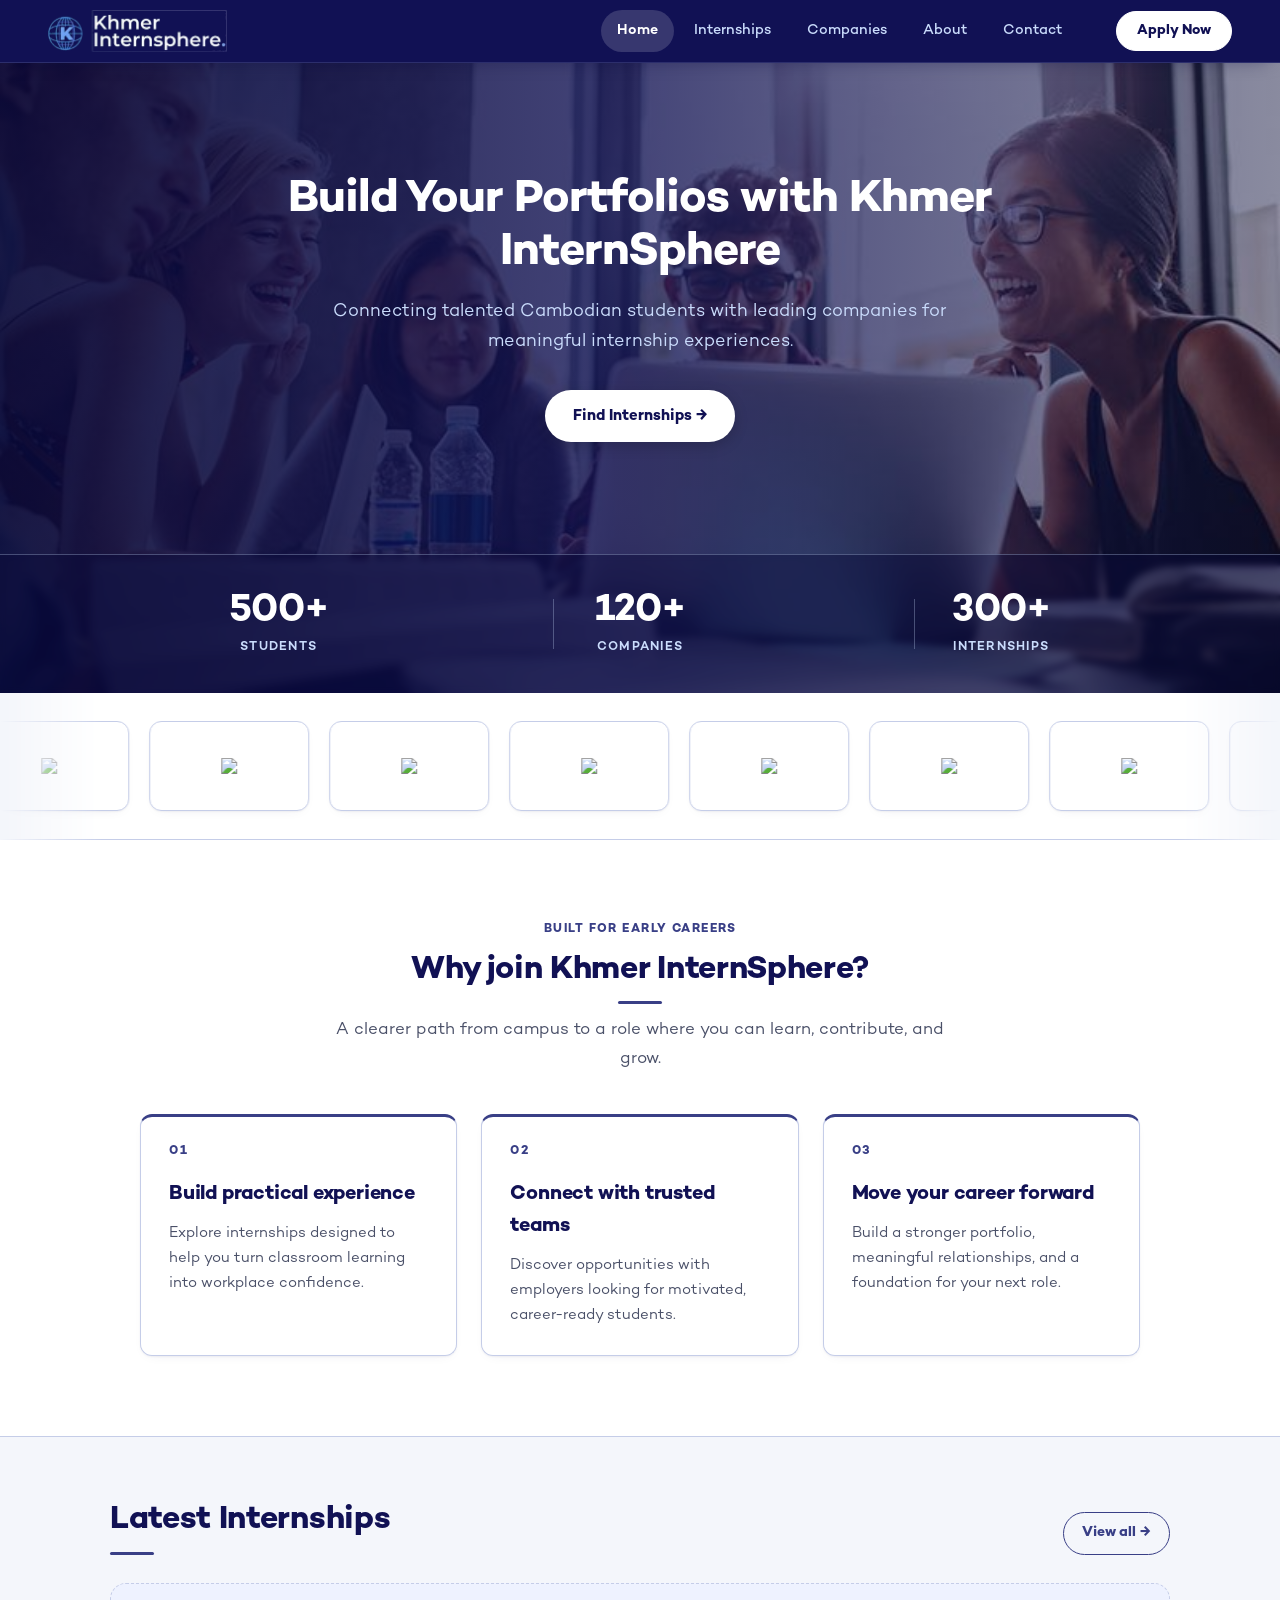
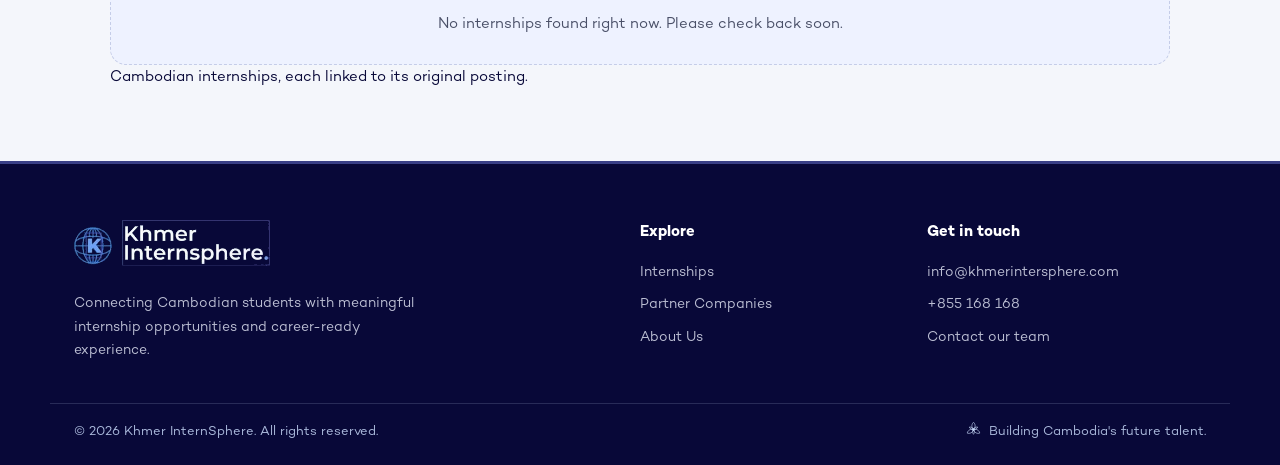
==== commit 5499886e: "Merge CSS files into the planned css structure" ====
--- a/index.html
+++ b/index.html
@@ -6,15 +6,11 @@
     <title>Khmer InternSphere</title>
     <link rel="icon" href="assets/favicon.ico" type="image/x-icon" />
     <link rel="stylesheet" href="./css/style.css" />
-    <link rel="stylesheet" href="./css/nav.css" />
     <link rel="stylesheet" href="./css/home.css" />
     <link rel="stylesheet" href="./css/latest.css" />
     <link rel="stylesheet" href="./css/saved.css" />
-    <link rel="stylesheet" href="./css/features.css" />
     <link rel="stylesheet" href="https://unpkg.com/leaflet@1.9.4/dist/leaflet.css" />
-    <link rel="stylesheet" href="./css/footer.css" />
-    <link rel="stylesheet" href="./css/theme.css" />
-    <link rel="stylesheet" href="./css/ui-fixes.css" />
+    <link rel="stylesheet" href="./css/nav.css" />
   </head>
 
   <body>
@@ -195,12 +191,12 @@
       </div>
     </footer>
     <script src="js/config.js"></script>
-    <script src="js/api-client.js?v=4"></script>
+    <script src="js/api-client.js"></script>
     <script src="js/card.js"></script>
     <script src="https://unpkg.com/leaflet@1.9.4/dist/leaflet.js"></script>
     <script src="js/detail-map.js"></script>
-    <script src="js/saved.js?v=4"></script>
+    <script src="js/saved.js"></script>
     <script src="js/main.js"></script>
     <script src="js/latest.js"></script>
   </body>
-</html>+</html>
--- a/css/style.css
+++ b/css/style.css
@@ -264,6 +264,19 @@
     color: rgba(202, 220, 252, 0.6);
 }
 
+/* =========================
+   ACCESSIBILITY
+   ========================= */
+@media (prefers-reduced-motion: reduce) {
+    * {
+        animation-duration: 0.01ms !important;
+        transition-duration: 0.01ms !important;
+        scroll-behavior: auto !important;
+    }
+}
+
+/* ===== Footer (was footer.css) ===== */
+/* Styles the shared site footer. */
 /* Shared site footer */
 .logo a {
     display: flex;
@@ -394,14 +407,3 @@
         grid-column: auto;
     }
 }
-
-/* =========================
-   ACCESSIBILITY
-   ========================= */
-@media (prefers-reduced-motion: reduce) {
-    * {
-        animation-duration: 0.01ms !important;
-        transition-duration: 0.01ms !important;
-        scroll-behavior: auto !important;
-    }
-}
--- a/css/nav.css
+++ b/css/nav.css
@@ -1,212 +1,203 @@
+
+@import url("https://fonts.googleapis.com/css2?family=Noto+Sans+Khmer:wght@400;500;600;700&display=swap");
+
 /* ============================================================
    nav.css - Khmer InternSphere (header + navigation, Member 3)
    The SAME header/nav markup and this file are used on all pages.
    Needs style.css (design tokens) linked before it.
    JS hooks used by main.js: #burgerBtn, #mainNav, #navBackdrop,
    classes .open, .nav-open, .active
-
-   Desktop layout: a 3-column grid  [ logo | menu | actions ].
-   The two outer columns are equal (1fr), so the menu always sits
-   exactly in the middle of the bar and can never overlap the logo
-   or the Apply Now button.
    ============================================================ */
 
 /* =========================
    HEADER
    ========================= */
 header {
-  position: sticky;
-  top: 0;
-  z-index: 100;
-  display: grid;
-  grid-template-columns: 1fr auto 1fr;
-  align-items: center;
-  column-gap: 24px;
-  padding: 12px clamp(20px, 4vw, 48px);
-  background: rgba(17, 17, 84, 0.94);
-  -webkit-backdrop-filter: saturate(140%) blur(10px);
-  backdrop-filter: saturate(140%) blur(10px);
-  border-bottom: 1px solid rgba(202, 220, 252, 0.14);
-  box-shadow: 0 2px 12px rgba(8, 8, 56, 0.25);
+    position: sticky;
+    top: 0;
+    z-index: 100;
+    display: flex;
+    justify-content: space-between;
+    align-items: center;
+    gap: 24px;
+    padding: 12px clamp(20px, 4vw, 48px);
+    background: rgba(17, 17, 84, 0.94);
+    -webkit-backdrop-filter: saturate(140%) blur(10px);
+    backdrop-filter: saturate(140%) blur(10px);
+    border-bottom: 1px solid rgba(202, 220, 252, 0.14);
+    box-shadow: 0 2px 12px rgba(8, 8, 56, 0.25);
+}
+
+header {
+    position: sticky;
+    top: 0;
+    z-index: 100;
+    display: flex;
+    justify-content: space-between;
+    align-items: center;
+    gap: 24px;
+    padding: 12px clamp(20px, 4vw, 48px);
+    background: rgba(17, 17, 84, 0.94);
+    -webkit-backdrop-filter: saturate(140%) blur(10px);
+    backdrop-filter: saturate(140%) blur(10px);
+    border-bottom: 1px solid rgba(202, 220, 252, 0.14);
+    box-shadow: 0 2px 12px rgba(8, 8, 56, 0.25);
 }
 
 .logo {
-  display: flex;
-  align-items: center;
-  justify-self: start;
-  gap: 10px;
-  flex-shrink: 0;
+    display: flex;
+    align-items: center;
+    gap: 10px;
+    flex-shrink: 0;
 }
 
 .logo img {
-  display: block;
-  height: 44px;
+    display: block;
+    height: 44px;
 }
 
 /* =========================
-   DESKTOP NAV  (centered in the bar)
+   DESKTOP NAV
    ========================= */
 nav {
-  display: flex;
-  align-items: center;
-  justify-content: center;
-  justify-self: center;
-  gap: 4px;
+    display: flex;
+    align-items: center;
+    gap: 4px;
+    position: absolute;
+    left: 50%;
+    transform: translateX(-50%);
 }
 
 nav a {
-  position: relative;
-  margin: 0;
-  padding: 8px 14px;
-  border-radius: var(--radius-sm);
-  color: var(--blue-pale);
-  font-size: 14.5px;
-  font-weight: 500;
-  text-decoration: none;
-  white-space: nowrap;
-  border-bottom: none;
-  transition: color 0.2s ease, background 0.2s ease;
+    position: relative;
+    margin: 0;
+    padding: 8px 14px;
+    border-radius: var(--radius-sm);
+    color: var(--blue-pale);
+    font-size: 14.5px;
+    font-weight: 500;
+    text-decoration: none;
+    border-bottom: none;
+    transition: color 0.2s ease, background 0.2s ease;
 }
 
 nav a:hover {
-  color: var(--white);
-  background: rgba(255, 255, 255, 0.08);
+    color: var(--white);
+    background: rgba(255, 255, 255, 0.08);
 }
 
 nav a.active {
-  color: var(--white);
-  font-weight: 600;
-  background: transparent;
-  border-bottom: none;
+    color: var(--white);
+    font-weight: 600;
+    background: transparent;
+    border-bottom: none;
 }
 
 nav a.active::after {
-  content: "";
-  position: absolute;
-  left: 14px;
-  right: 14px;
-  bottom: 3px;
-  height: 2px;
-  border-radius: 2px;
-  background: var(--white);
+    content: "";
+    position: absolute;
+    left: 14px;
+    right: 14px;
+    bottom: 3px;
+    height: 2px;
+    border-radius: 2px;
+    background: var(--white);
 }
 
 .header-actions {
-  display: flex;
-  align-items: center;
-  justify-content: flex-end;
-  justify-self: end;
-  gap: 10px;
+    display: flex;
+    align-items: center;
+    justify-content: flex-end;
+    gap: 10px;
+    margin-left: auto;
 }
 
 .apply-now {
-  display: inline-flex;
-  align-items: center;
-  justify-content: center;
-  min-height: 38px;
-  padding: 0 16px;
-  background: var(--white);
-  border: 1px solid var(--white);
-  border-radius: 999px;
-  color: var(--blue-dark);
-  font-size: 13px;
-  font-weight: 700;
-  text-decoration: none;
-  white-space: nowrap;
-  cursor: pointer;
-  transition: background 0.2s ease, color 0.2s ease, transform 0.2s ease;
+    display: inline-flex;
+    align-items: center;
+    justify-content: center;
+    min-height: 38px;
+    border-radius: 999px;
+    font-size: 13px;
+    font-weight: 700;
+    text-decoration: none;
+    white-space: nowrap;
+    cursor: pointer;
+    transition: background 0.2s ease, color 0.2s ease, transform 0.2s ease;
+}
+
+.apply-now {
+    padding: 0 16px;
+    background: var(--white);
+    border: 1px solid var(--white);
+    color: var(--blue-dark);
 }
 
 .apply-now:hover {
-  background: var(--blue-pale);
-  border-color: var(--blue-pale);
-  transform: translateY(-1px);
-}
-
-/* Narrow desktop / tablet: keep the menu centered but a little tighter */
-@media (min-width: 769px) and (max-width: 960px) {
-  header {
-    column-gap: 14px;
-  }
-
-  .logo img {
-    height: 38px;
-  }
-
-  nav a {
-    padding: 8px 9px;
-    font-size: 14px;
-  }
-
-  nav a.active::after {
-    left: 9px;
-    right: 9px;
-  }
-
-  .apply-now {
-    padding: 0 13px;
-  }
+    background: var(--blue-pale);
+    border-color: var(--blue-pale);
+    transform: translateY(-1px);
 }
 
 /* =========================
    BURGER BUTTON (hidden on desktop)
    ========================= */
 .burger {
-  display: none;
-  flex-direction: column;
-  justify-content: center;
-  align-items: center;
-  gap: 5px;
-  width: 42px;
-  height: 42px;
-  padding: 4px;
-  background: transparent;
-  border: none;
-  border-radius: var(--radius-sm);
-  cursor: pointer;
-  transition: background 0.2s ease;
-  z-index: 200;
-  flex-shrink: 0;
+    display: none;
+    flex-direction: column;
+    justify-content: center;
+    align-items: center;
+    gap: 5px;
+    width: 42px;
+    height: 42px;
+    padding: 4px;
+    background: transparent;
+    border: none;
+    border-radius: var(--radius-sm);
+    cursor: pointer;
+    transition: background 0.2s ease;
+    z-index: 200;
+    flex-shrink: 0;
 }
 
 .burger:hover {
-  background: rgba(255, 255, 255, 0.1);
+    background: rgba(255, 255, 255, 0.1);
 }
 
 .burger span {
-  display: block;
-  width: 24px;
-  height: 2.5px;
-  background: var(--blue-pale);
-  border-radius: 4px;
-  transform-origin: center;
-  transition: transform 0.3s ease, opacity 0.3s ease, width 0.3s ease;
+    display: block;
+    width: 24px;
+    height: 2.5px;
+    background: var(--blue-pale);
+    border-radius: 4px;
+    transform-origin: center;
+    transition: transform 0.3s ease, opacity 0.3s ease, width 0.3s ease;
 }
 
 .burger.open span:nth-child(1) {
-  transform: translateY(7.5px) rotate(45deg);
+    transform: translateY(7.5px) rotate(45deg);
 }
 
 .burger.open span:nth-child(2) {
-  opacity: 0;
-  width: 0;
+    opacity: 0;
+    width: 0;
 }
 
 .burger.open span:nth-child(3) {
-  transform: translateY(-7.5px) rotate(-45deg);
+    transform: translateY(-7.5px) rotate(-45deg);
 }
 
 /* dimmer behind the open mobile menu */
 .nav-backdrop {
-  display: none;
-  position: fixed;
-  inset: 0;
-  background: rgba(8, 8, 56, 0.45);
-  z-index: 98;
+    display: none;
+    position: fixed;
+    inset: 0;
+    background: rgba(8, 8, 56, 0.45);
+    z-index: 98;
 }
 
 .nav-backdrop.active {
-  display: block;
+    display: block;
 }
 
 /* =========================
@@ -215,92 +206,1911 @@
    that stacks the header cannot break the burger layout)
    ========================= */
 @media (max-width: 768px) {
-  .burger {
+    .burger {
+        display: flex;
+    }
+
+    header {
+        flex-direction: row !important;
+        flex-wrap: nowrap !important;
+        justify-content: space-between !important;
+        align-items: center !important;
+        gap: 0 !important;
+        padding: 10px 20px !important;
+        position: sticky;
+        top: 0;
+    }
+
+    .logo img {
+        height: 38px;
+    }
+
+    #mainNav {
+        display: none;
+        flex-direction: column;
+        align-items: stretch;
+        gap: 2px;
+        position: absolute;
+        top: 100%;
+        left: 0;
+        right: 0;
+        transform: none;
+        padding: 10px 12px 16px;
+        background: var(--blue-dark);
+        border-top: 1px solid rgba(202, 220, 252, 0.14);
+        box-shadow: 0 16px 32px rgba(8, 8, 56, 0.35);
+        z-index: 99;
+        animation: navSlideDown 0.25s ease;
+    }
+
+    #mainNav.nav-open {
+        display: flex;
+    }
+
+    #mainNav a {
+        margin: 0 !important;
+        padding: 13px 16px;
+        border-radius: var(--radius-sm);
+        font-size: 15px !important;
+        color: var(--blue-pale) !important;
+        text-decoration: none !important;
+        border-bottom: none !important;
+    }
+
+    #mainNav a:hover,
+    #mainNav a.active {
+        background: rgba(255, 255, 255, 0.09);
+        color: var(--white) !important;
+    }
+
+    #mainNav a.active::after {
+        left: 16px;
+        right: auto;
+        width: 24px;
+        bottom: 7px;
+    }
+
+    .header-actions {
+        order: 2;
+        gap: 6px;
+        margin-left: auto;
+    }
+
+    .burger {
+        order: 3;
+        margin-left: 8px;
+    }
+
+    .apply-now {
+        min-height: 34px;
+        font-size: 11px;
+    }
+
+    .apply-now { padding: 0 10px; }
+}
+
+@keyframes navSlideDown {
+    from { opacity: 0; transform: translateY(-8px); }
+    to   { opacity: 1; transform: translateY(0); }
+}
+
+/* ===== Features (was features.css) ===== */
+/* Adds shared card and interaction enhancements. */
+/* Shared styles for the live listing, company, modal, and validation features. */
+.listing-controls { display: grid; grid-template-columns: minmax(220px, 2fr) repeat(2, minmax(150px, 1fr)) auto; gap: 12px; align-items: end; margin: 32px 0 14px; }
+.listing-controls label { display: grid; gap: 5px; color: #18235f; font-weight: 700; font-size: .84rem; }
+.listing-controls input, .listing-controls select { min-height: 42px; padding: 9px 12px; border: 1px solid #c5cde8; border-radius: 9px; background: #fff; color: #172554; font: inherit; }
+.listing-clear, .listing-state button, .company-state button { min-height: 42px; padding: 9px 16px; border: 0; border-radius: 9px; background: #111154; color: #fff; cursor: pointer; font: inherit; font-weight: 700; }
+.results-count { color: #4a5068; margin: 0 0 18px; }
+.listing-state, .company-state { margin: 24px 0; padding: 28px; border-radius: 12px; background: #eef2ff; color: #172554; text-align: center; }
+.listing-state--error, .company-state--error { background: #fff1f2; color: #9f1239; }
+.listing-spinner { display: inline-block; width: 18px; height: 18px; margin-right: 8px; border: 3px solid #c5cde8; border-top-color: #111154; border-radius: 50%; vertical-align: -4px; animation: kis-spin .8s linear infinite; }
+@keyframes kis-spin { to { transform: rotate(360deg); } }
+.internship-grid { display: grid; grid-template-columns: repeat(auto-fit, minmax(270px, 1fr)); gap: 20px; margin: 0 0 32px; }
+.internship-card { position: relative; display: flex; min-height: 255px; flex-direction: column; gap: 14px; padding: 20px; border: 1px solid #dbe4ff; border-radius: 16px; background: #fff; box-shadow: 0 8px 24px rgba(17, 17, 84, .08); cursor: pointer; transition: transform .2s, box-shadow .2s; }
+.internship-card:hover, .internship-card:focus { transform: translateY(-3px); box-shadow: 0 12px 28px rgba(17, 17, 84, .16); outline: none; }
+.internship-card__top { display: flex; gap: 12px; align-items: flex-start; }
+.internship-card__logo { width: 46px; height: 46px; flex: 0 0 auto; object-fit: contain; border: 1px solid #e5e7eb; border-radius: 10px; }
+.internship-card h3 { margin: 2px 0 0; color: #111154; font-size: 1.05rem; line-height: 1.3; }
+.internship-card__company { margin: 0; color: #4a5068; font-size: .86rem; }
+.internship-card__description { margin: 0; color: #334155; font-size: .9rem; }
+.internship-card__meta { display: flex; flex-wrap: wrap; gap: 7px; }
+.internship-card__meta span { padding: 4px 8px; border-radius: 20px; background: #eef2ff; color: #293b82; font-size: .76rem; }
+.internship-card footer { display: flex; justify-content: space-between; gap: 10px; align-items: center; margin-top: auto; color: #64748b; font-size: .76rem; }
+.card-details { color: #111154; font-weight: 700; }
+.save-btn { align-self: flex-start; padding: 7px 12px; border: 1px solid #111154; border-radius: 8px; background: #fff; color: #111154; cursor: pointer; font-weight: 700; }
+.save-btn.is-saved { background: #111154; color: #fff; }
+.save-btn:disabled { opacity: .6; cursor: progress; }
+
+/* Shared overlay (internship + company modals) */
+.internship-modal, .company-detail-modal { position: fixed; inset: 0; z-index: 200; display: none; align-items: center; justify-content: center; padding: 20px; background: rgba(8, 8, 56, .65); }
+.internship-modal.is-open { display: flex; }
+.internship-modal__close, .company-detail-modal__close { position: absolute; top: 12px; right: 12px; width: 36px; height: 36px; border: 0; border-radius: 50%; background: #eef2ff; color: #111154; cursor: pointer; font-size: 1.5rem; }
+
+/* Company detail modal (companies page) */
+.company-detail-modal > section { position: relative; width: min(760px, 100%); max-height: min(760px, calc(100vh - 40px)); overflow: auto; padding: 28px; border-radius: 16px; background: #fff; color: #172554; }
+.company-detail-modal header { display: flex; gap: 16px; align-items: center; padding-right: 34px; }
+.company-detail-modal header img { width: 62px; height: 62px; object-fit: contain; border: 1px solid #e5e7eb; border-radius: 12px; }
+.company-detail-modal header p { margin: 0; color: #4a5068; }
+.company-detail-modal h2 { margin: 4px 0; color: #111154; }
+.company-job-list a { display: inline-block; padding: 8px 13px; border-radius: 8px; background: #111154; color: #fff; text-decoration: none; font-weight: 700; }
+.live-company-card { display: flex; gap: 15px; align-items: center; padding: 18px; border: 1px solid #dbe4ff; border-radius: 14px; background: #fff; cursor: pointer; box-shadow: 0 6px 18px rgba(17, 17, 84, .07); }
+.live-company-card:hover, .live-company-card:focus { border-color: #111154; outline: none; }
+.live-company-card img { width: 52px; height: 52px; object-fit: contain; border: 1px solid #e5e7eb; border-radius: 10px; }
+.live-company-card h2 { margin: 0; font-size: 1rem; color: #111154; }.live-company-card p { margin: 4px 0 0; color: #4a5068; font-size: .85rem; }.live-company-card > span { margin-left: auto; color: #111154; font-size: 2rem; }
+.company-detail-modal { display: flex; }.company-job-list { display: grid; gap: 12px; margin-top: 22px; }.company-job-list article { padding: 16px; border: 1px solid #dbe4ff; border-radius: 10px; }.company-job-list h3, .company-job-list p { margin: 0 0 8px; }.company-job-list p { color: #4a5068; }
+.field-error { margin: 5px 0 0; color: #b91c1c; font-size: .82rem; }.has-error { border-color: #b91c1c !important; }.contact-success { margin: 14px 0; color: #166534; font-weight: 700; }
+@media (max-width: 720px) { .listing-controls { grid-template-columns: 1fr; }.company-detail-modal > section { padding: 22px 16px; } }
+
+
+/* ============================================================
+   INTERNSHIP DETAIL MODAL  ("View details")
+   Built by js/detail-map.js.
+   NOTE: the modal uses <div>s on purpose. The site-wide
+   `header { ... }` and `footer { ... }` rules (nav.css / the page
+   CSS) would otherwise turn the modal's title area and button row
+   into dark navy bars.
+   ============================================================ */
+.internship-modal {
+  -webkit-backdrop-filter: blur(4px);
+  backdrop-filter: blur(4px);
+  background: rgba(8, 8, 56, .62);
+}
+
+.internship-modal.is-open .internship-modal__dialog {
+  animation: kis-modal-in .22s ease-out;
+}
+
+@keyframes kis-modal-in {
+  from { opacity: 0; transform: translateY(14px) scale(.985); }
+  to { opacity: 1; transform: none; }
+}
+
+.internship-modal__dialog {
+  position: relative;
+  display: flex;
+  flex-direction: column;
+  width: min(760px, 100%);
+  max-height: min(780px, calc(100vh - 40px));
+  max-height: min(780px, calc(100dvh - 40px));
+  padding: 0;
+  overflow: hidden;
+  border-radius: 20px;
+  background: #fff;
+  color: #172554;
+  box-shadow: 0 30px 80px rgba(8, 8, 56, .35);
+}
+
+.internship-modal__dialog .internship-modal__close {
+  top: 16px;
+  right: 16px;
+  z-index: 3;
+  display: flex;
+  align-items: center;
+  justify-content: center;
+  width: 38px;
+  height: 38px;
+  padding: 0;
+  border: 1px solid #dbe4ff;
+  background: rgba(255, 255, 255, .92);
+  color: #111154;
+  font-size: 1.5rem;
+  line-height: 1;
+  transition: background .2s ease, color .2s ease, border-color .2s ease;
+}
+
+.internship-modal__dialog .internship-modal__close:hover {
+  border-color: #111154;
+  background: #111154;
+  color: #fff;
+}
+
+#internship-modal-content {
+  display: flex;
+  flex: 1;
+  flex-direction: column;
+  min-height: 0;
+}
+
+/* ---- Title area ---- */
+.detail-hero {
+  display: flex;
+  align-items: center;
+  gap: 18px;
+  padding: 28px 70px 24px 28px;
+  border-bottom: 1px solid #e3e8fb;
+  background: linear-gradient(135deg, #f6f8ff 0%, #e9efff 100%);
+}
+
+.detail-logo {
+  flex: none;
+  width: 68px;
+  height: 68px;
+  padding: 8px;
+  object-fit: contain;
+  border: 1px solid #dbe4ff;
+  border-radius: 16px;
+  background: #fff;
+  box-shadow: 0 4px 12px rgba(17, 17, 84, .08);
+}
+
+.detail-logo--initial {
+  display: flex;
+  align-items: center;
+  justify-content: center;
+  padding: 0;
+  border: 0;
+  background: linear-gradient(135deg, #111154, #393f86);
+  color: #fff;
+  font-size: 1.7rem;
+  font-weight: 700;
+  text-transform: uppercase;
+}
+
+.detail-hero__text { min-width: 0; }
+
+.detail-company {
+  margin: 0 0 4px;
+  color: #393f86;
+  font-size: .8rem;
+  font-weight: 700;
+  letter-spacing: .07em;
+  text-transform: uppercase;
+}
+
+.detail-company:empty { display: none; }
+
+.detail-title {
+  margin: 0;
+  color: #111154;
+  font-size: clamp(1.25rem, 2.6vw, 1.65rem);
+  font-weight: 700;
+  line-height: 1.25;
+  overflow-wrap: anywhere;
+}
+
+/* ---- Scrolling body ---- */
+.detail-body {
+  flex: 1;
+  min-height: 0;
+  padding: 24px 28px 28px;
+  overflow-y: auto;
+  overscroll-behavior: contain;
+}
+
+.detail-facts {
+  display: grid;
+  grid-template-columns: repeat(4, minmax(0, 1fr));
+  gap: 12px;
+  margin: 0 0 28px;
+}
+
+.detail-fact {
+  display: flex;
+  flex-direction: column;
+  gap: 6px;
+  padding: 14px 16px;
+  border: 1px solid #e3e8fb;
+  border-radius: 14px;
+  background: #fff;
+}
+
+.detail-fact dt {
+  display: flex;
+  align-items: center;
+  gap: 6px;
+  margin: 0;
+  color: #6b7390;
+  font-size: .7rem;
+  font-weight: 700;
+  letter-spacing: .08em;
+  text-transform: uppercase;
+}
+
+.detail-fact dt .detail-icon { color: #393f86; }
+
+.detail-fact dd {
+  margin: 0;
+  color: #111154;
+  font-size: .95rem;
+  font-weight: 600;
+  line-height: 1.35;
+  overflow-wrap: anywhere;
+}
+
+.detail-icon {
+  flex: none;
+  width: 15px;
+  height: 15px;
+}
+
+.detail-section + .detail-section { margin-top: 28px; }
+
+.detail-section__title {
+  display: flex;
+  align-items: center;
+  gap: 12px;
+  margin: 0 0 14px;
+  color: #393f86;
+  font-size: .78rem;
+  font-weight: 700;
+  letter-spacing: .1em;
+  text-transform: uppercase;
+}
+
+.detail-section__title::after {
+  content: "";
+  flex: 1;
+  height: 1px;
+  background: #e3e8fb;
+}
+
+/* ---- Description (rich text) ---- */
+.detail-description {
+  color: #334155;
+  font-size: .98rem;
+  line-height: 1.75;
+  overflow-wrap: anywhere;
+}
+
+.detail-description > * + * { margin-top: 12px; }
+
+.detail-description h4 {
+  margin-top: 22px;
+  color: #111154;
+  font-size: 1rem;
+  font-weight: 700;
+  line-height: 1.4;
+}
+
+.detail-description ul,
+.detail-description ol {
+  display: grid;
+  gap: 8px;
+  padding: 0;
+  list-style: none;
+}
+
+.detail-description li { position: relative; padding-left: 22px; }
+.detail-description li > p { margin: 0; }
+.detail-description li > p + p { margin-top: 6px; }
+
+.detail-description ul > li::before {
+  content: "";
+  position: absolute;
+  top: .72em;
+  left: 5px;
+  width: 6px;
+  height: 6px;
+  border-radius: 50%;
+  background: #393f86;
+}
+
+.detail-description ol { counter-reset: kis-step; }
+.detail-description ol > li { padding-left: 28px; counter-increment: kis-step; }
+
+.detail-description ol > li::before {
+  content: counter(kis-step) ".";
+  position: absolute;
+  top: 0;
+  left: 0;
+  color: #393f86;
+  font-weight: 700;
+}
+
+.detail-description a { color: #393f86; text-underline-offset: 3px; }
+.detail-description a:hover { color: #111154; }
+
+.detail-description blockquote {
+  padding: 10px 16px;
+  border-left: 3px solid #c5cde8;
+  border-radius: 0 10px 10px 0;
+  background: #f5f7ff;
+}
+
+.detail-description--empty { color: #6b7390; font-style: italic; }
+
+/* ---- Location + map ---- */
+.detail-location {
+  display: flex;
+  align-items: flex-start;
+  gap: 10px;
+  margin: 0 0 14px;
+  color: #172554;
+  font-weight: 600;
+  line-height: 1.5;
+}
+
+.detail-location .detail-icon {
+  width: 18px;
+  height: 18px;
+  margin-top: 2px;
+  color: #393f86;
+}
+
+.detail-map {
+  height: 240px;
+  overflow: hidden;
+  border: 1px solid #e3e8fb;
+  border-radius: 14px;
+}
+
+.detail-map-status {
+  margin: 10px 0 0;
+  color: #6b7390;
+  font-size: .84rem;
+}
+
+.detail-map-status:empty { display: none; }
+
+/* ---- Action bar (Save + Apply) ---- */
+.detail-actions {
+  display: flex;
+  flex: none;
+  align-items: center;
+  justify-content: flex-end;
+  gap: 12px;
+  padding: 16px 28px;
+  border-top: 1px solid #e3e8fb;
+  background: #fff;
+  box-shadow: 0 -8px 24px rgba(17, 17, 84, .05);
+}
+
+.detail-actions #modal-save-slot { display: flex; }
+
+.detail-actions .save-btn,
+.detail-apply {
+  display: inline-flex;
+  align-items: center;
+  justify-content: center;
+  gap: 8px;
+  min-height: 46px;
+  margin: 0;
+  padding: 0 22px;
+  border-radius: 12px;
+  font-size: .95rem;
+  font-weight: 700;
+  line-height: 1;
+  text-decoration: none;
+  white-space: nowrap;
+  cursor: pointer;
+  transition: background .2s ease, border-color .2s ease, box-shadow .2s ease, transform .15s ease;
+}
+
+.detail-actions .save-btn {
+  align-self: auto;
+  border: 1.5px solid #c5cde8;
+  background: #fff;
+  color: #111154;
+}
+
+.detail-actions .save-btn:hover:not(:disabled) {
+  border-color: #393f86;
+  background: #f5f7ff;
+}
+
+.detail-actions .save-btn.is-saved {
+  border-color: #393f86;
+  background: #393f86;
+  color: #fff;
+}
+
+.detail-actions .save-btn.is-saved:hover:not(:disabled) {
+  border-color: #111154;
+  background: #111154;
+}
+
+/* bookmark icon (drawn with CSS so the JS can keep rewriting the button text) */
+.detail-actions .save-btn::before {
+  content: "";
+  flex: none;
+  width: 16px;
+  height: 16px;
+  background: currentColor;
+  -webkit-mask: url("data:image/svg+xml,%3Csvg xmlns='http://www.w3.org/2000/svg' viewBox='0 0 24 24' fill='none' stroke='black' stroke-width='2' stroke-linejoin='round' stroke-linecap='round'%3E%3Cpath d='M6 3h12a1 1 0 0 1 1 1v17l-7-4-7 4V4a1 1 0 0 1 1-1z'/%3E%3C/svg%3E") center / contain no-repeat;
+  mask: url("data:image/svg+xml,%3Csvg xmlns='http://www.w3.org/2000/svg' viewBox='0 0 24 24' fill='none' stroke='black' stroke-width='2' stroke-linejoin='round' stroke-linecap='round'%3E%3Cpath d='M6 3h12a1 1 0 0 1 1 1v17l-7-4-7 4V4a1 1 0 0 1 1-1z'/%3E%3C/svg%3E") center / contain no-repeat;
+}
+
+.detail-actions .save-btn.is-saved::before {
+  -webkit-mask-image: url("data:image/svg+xml,%3Csvg xmlns='http://www.w3.org/2000/svg' viewBox='0 0 24 24' fill='black' stroke='black' stroke-width='2' stroke-linejoin='round' stroke-linecap='round'%3E%3Cpath d='M6 3h12a1 1 0 0 1 1 1v17l-7-4-7 4V4a1 1 0 0 1 1-1z'/%3E%3C/svg%3E");
+  mask-image: url("data:image/svg+xml,%3Csvg xmlns='http://www.w3.org/2000/svg' viewBox='0 0 24 24' fill='black' stroke='black' stroke-width='2' stroke-linejoin='round' stroke-linecap='round'%3E%3Cpath d='M6 3h12a1 1 0 0 1 1 1v17l-7-4-7 4V4a1 1 0 0 1 1-1z'/%3E%3C/svg%3E");
+}
+
+.detail-apply {
+  border: 1.5px solid transparent;
+  background: linear-gradient(135deg, #111154, #2a2e80);
+  color: #fff;
+  box-shadow: 0 6px 16px rgba(17, 17, 84, .22);
+}
+
+.detail-apply:hover {
+  background: linear-gradient(135deg, #1a1a6e, #393f86);
+  box-shadow: 0 10px 22px rgba(17, 17, 84, .28);
+  transform: translateY(-1px);
+}
+
+.detail-apply .detail-icon { width: 16px; height: 16px; }
+
+.internship-modal__close:focus-visible,
+.detail-actions .save-btn:focus-visible,
+.detail-apply:focus-visible {
+  outline: 3px solid rgba(57, 63, 134, .55);
+  outline-offset: 2px;
+}
+
+@media (max-width: 720px) {
+  .internship-modal { padding: 12px; }
+  .internship-modal__dialog { border-radius: 16px; }
+  .detail-hero { gap: 14px; padding: 22px 58px 20px 20px; }
+  .detail-logo { width: 56px; height: 56px; border-radius: 14px; }
+  .detail-logo--initial { font-size: 1.4rem; }
+  .detail-body { padding: 20px; }
+  .detail-facts { grid-template-columns: repeat(2, minmax(0, 1fr)); }
+  .detail-map { height: 200px; }
+  .detail-actions { gap: 10px; padding: 14px 20px; }
+  .detail-actions .save-btn, .detail-apply { padding: 0 16px; }
+  .detail-apply { flex: 1; }
+  .detail-actions #modal-save-slot { flex: none; }
+  .detail-actions #modal-save-slot:only-child { flex: 1; }
+  .detail-actions #modal-save-slot:only-child .save-btn { width: 100%; }
+}
+
+@media (prefers-reduced-motion: reduce) {
+  .internship-modal.is-open .internship-modal__dialog { animation: none; }
+}
+
+/* ===== Theme (was theme.css) ===== */
+/* Defines shared typography and visual-system overrides. */
+/* ============================================================
+   theme.css - Khmer InternSphere  ·  shared visual system
+   Loaded LAST on every page. Keeps the original midnight-blue
+   palette, white minimalist cards, one type family, one radius
+   scale and one button style across all pages.
+   Includes the redesigned header/navigation and footer.
+   ============================================================ */
+
+@font-face { font-family: "Campton"; src: url("../assets/fonts/camptonbook.otf") format("opentype"); font-weight: 400; font-style: normal; font-display: swap; }
+@font-face { font-family: "Campton"; src: url("../assets/fonts/camptonmedium.otf") format("opentype"); font-weight: 500; font-style: normal; font-display: swap; }
+@font-face { font-family: "Campton"; src: url("../assets/fonts/camptonsemibold.otf") format("opentype"); font-weight: 600; font-style: normal; font-display: swap; }
+@font-face { font-family: "Campton"; src: url("../assets/fonts/camptonbold.otf") format("opentype"); font-weight: 700; font-style: normal; font-display: swap; }
+
+/* =========================
+   TOKENS (original palette)
+   ========================= */
+:root {
+    --blue-darkest: #080838;
+    --blue-dark: #111154;
+    --blue-mid: #191970;
+    --blue-light: #292c7b;
+    --blue-accent: #393f86;
+    --blue-pale: #cadcfc;
+    --blue-xpale: #eef2ff;
+    --white: #ffffff;
+    --gray-light: #f4f6fb;
+    --gray-border: #c5cde8;
+    --gray-text: #4a5068;
+
+    --radius-sm: 8px;
+    --radius: 12px;
+    --radius-lg: 16px;
+    --shadow-sm: 0 1px 2px rgba(17, 17, 84, 0.05), 0 4px 14px -8px rgba(17, 17, 84, 0.12);
+    --shadow-md: 0 8px 22px -10px rgba(17, 17, 84, 0.2);
+    --shadow-lg: 0 16px 36px -14px rgba(17, 17, 84, 0.28);
+
+    --font: "Campton", "Campton Book", "Avenir Next", "Segoe UI", "Noto Sans Khmer", "Kantumruy Pro", sans-serif;
+
+    /* small rumdoul flower (Cambodia's national flower), used as a mask for one quiet accent in the footer */
+    --rumdoul: url("data:image/svg+xml,<svg xmlns='http://www.w3.org/2000/svg' viewBox='0 0 100 100'><g fill='none' stroke='black' stroke-width='4' stroke-linejoin='round'><path d='M50 52C35 38 36 13 50 2C64 13 65 38 50 52Z'/><path d='M50 52C35 38 36 13 50 2C64 13 65 38 50 52Z' transform='rotate(120 50 50)'/><path d='M50 52C35 38 36 13 50 2C64 13 65 38 50 52Z' transform='rotate(240 50 50)'/><path d='M50 52C41 43 42 27 50 18C58 27 59 43 50 52Z' transform='rotate(60 50 50)'/><path d='M50 52C41 43 42 27 50 18C58 27 59 43 50 52Z' transform='rotate(180 50 50)'/><path d='M50 52C41 43 42 27 50 18C58 27 59 43 50 52Z' transform='rotate(300 50 50)'/><circle cx='50' cy='50' r='6' fill='black'/></g></svg>");
+}
+
+/* =========================
+   BASE
+   ========================= */
+html { scroll-behavior: smooth; }
+
+*,
+*::before,
+*::after,
+body,
+button,
+input,
+select,
+textarea {
+    font-family: var(--font) !important;
+}
+
+body {
+    min-height: 100vh;
+    background: var(--gray-light);
+    color: var(--blue-darkest);
+}
+
+::selection { background: var(--blue-pale); color: var(--blue-darkest); }
+
+:focus-visible {
+    outline: 3px solid rgba(57, 63, 134, 0.55);
+    outline-offset: 2px;
+}
+
+h1, h2, h3 { font-weight: 700; letter-spacing: -0.01em; }
+
+/* =========================
+   HEADER + NAVIGATION
+   ========================= */
+body > header {
+    padding: 10px clamp(20px, 4vw, 48px);
+    background: var(--blue-dark);
+    -webkit-backdrop-filter: none;
+    backdrop-filter: none;
+    border-bottom: 1px solid rgba(202, 220, 252, 0.14);
+    box-shadow: 0 6px 20px -12px rgba(8, 8, 56, 0.6);
+}
+
+body > header .logo img { height: 42px; }
+
+nav a {
+    padding: 9px 16px;
+    border-radius: 999px;
+    color: var(--blue-pale);
+    font-size: 14.5px;
+    font-weight: 500;
+    transition: color 0.2s ease, background 0.2s ease;
+}
+
+nav a:hover {
+    color: var(--white);
+    background: rgba(255, 255, 255, 0.1);
+}
+
+nav a.active {
+    color: var(--white);
+    font-weight: 600;
+    background: rgba(255, 255, 255, 0.16);
+}
+
+nav a.active::after,
+#mainNav a.active::after { display: none; }
+
+.apply-now {
+    min-height: 40px;
+    padding: 0 20px;
+    background: var(--white);
+    border: 1px solid var(--white);
+    color: var(--blue-dark);
+    font-size: 14px;
+    font-weight: 700;
+    box-shadow: none;
+}
+
+.apply-now:hover {
+    background: var(--blue-pale);
+    border-color: var(--blue-pale);
+    transform: none;
+}
+
+/* Desktop: logo left, menu + Apply button grouped on the right */
+@media (min-width: 769px) {
+    body > header nav {
+        position: static;
+        transform: none;
+        margin-left: auto;
+        margin-right: 14px;
+        gap: 4px;
+    }
+
+    body > header .header-actions { margin-left: 0; }
+}
+
+/* Mobile: full-width dropdown with clear tap targets */
+@media (max-width: 768px) {
+    body > header { padding: 10px 20px !important; }
+
+    #mainNav {
+        padding: 8px 12px 14px;
+        background: var(--blue-dark);
+        border-top: 1px solid rgba(202, 220, 252, 0.14);
+    }
+
+    #mainNav a {
+        padding: 14px 16px;
+        border-radius: var(--radius-sm);
+        font-size: 15.5px !important;
+        font-weight: 500;
+    }
+
+    #mainNav a.active {
+        background: rgba(255, 255, 255, 0.1);
+        box-shadow: inset 3px 0 0 var(--blue-pale);
+    }
+
+    .apply-now { min-height: 36px; padding: 0 14px; font-size: 12.5px; }
+}
+
+/* <header>/<footer> tags used inside cards and modals must not inherit site chrome */
+.company-detail-modal header,
+.internship-modal header,
+.internship-card header,
+.latest-card header {
+    position: static;
+    z-index: auto;
+    padding: 0 34px 0 0;
+    background: none;
+    border: 0;
+    box-shadow: none;
+    -webkit-backdrop-filter: none;
+    backdrop-filter: none;
+}
+
+.internship-card footer,
+.latest-card footer {
+    margin-top: auto;
+    padding: 12px 0 0;
+    background: none;
+    border-top: 1px solid var(--blue-xpale);
+    text-align: left;
+    color: var(--gray-text);
+}
+
+/* =========================
+   PAGE BANNERS
+   ========================= */
+.page-hero {
+    padding: clamp(48px, 7vw, 76px) 0;
+    background:
+        radial-gradient(700px 220px at 90% 0%, rgba(93, 104, 214, 0.45), transparent 70%),
+        linear-gradient(135deg, var(--blue-darkest), var(--blue-mid));
+    border: 0;
+    border-radius: 0;
+    margin-bottom: 0;
+    color: var(--white);
+    text-align: center;
+}
+
+.page-hero h1,
+.page-hero h2,
+.hero-inner h2 {
+    color: var(--white);
+    font-size: clamp(30px, 4.6vw, 46px);
+    font-weight: 800;
+    line-height: 1.15;
+}
+
+.page-hero p,
+.hero-inner p { color: var(--blue-pale); }
+
+.hero-inner p { margin-left: auto; margin-right: auto; }
+
+/* =========================
+   BUTTONS (one style everywhere)
+   ========================= */
+.search-bar button,
+.btn-apply,
+.company-btn,
+.submit-btn,
+.modal-job-apply-btn,
+.thankyou-back-btn,
+.listing-clear,
+.listing-state button,
+.company-state button,
+.latest-retry,
+.detail-apply,
+.company-job-list a {
+    background: var(--blue-dark);
+    border: 1px solid var(--blue-dark);
+    border-radius: 999px;
+    color: var(--white);
+    font-weight: 700;
+    transition: background 0.2s ease, border-color 0.2s ease, transform 0.2s ease;
+}
+
+.search-bar button:hover,
+.btn-apply:hover,
+.company-btn:hover,
+.submit-btn:hover,
+.modal-job-apply-btn:hover,
+.thankyou-back-btn:hover,
+.listing-clear:hover,
+.listing-state button:hover,
+.company-state button:hover,
+.latest-retry:hover,
+.detail-apply:hover,
+.company-job-list a:hover {
+    background: var(--blue-accent);
+    border-color: var(--blue-accent);
+    color: var(--white);
+}
+
+.detail-apply,
+.company-job-list a { padding: 9px 20px; }
+
+.submit-btn { border-radius: var(--radius-sm); }
+
+.save-btn {
+    background: var(--white);
+    border: 1.5px solid var(--blue-accent);
+    border-radius: 999px;
+    color: var(--blue-accent);
+}
+
+.save-btn:hover:not(:disabled) { background: var(--blue-xpale); }
+
+.save-btn.is-saved {
+    background: var(--blue-accent);
+    border-color: var(--blue-accent);
+    color: var(--white);
+}
+
+/* =========================
+   CARDS: plain white, one radius, one shadow
+   ========================= */
+.filter-section,
+.form-card,
+.info-card,
+.company-card,
+.value-card,
+.team-card,
+.benefit-item,
+.latest-card,
+.internship-card,
+.intern-card,
+.live-company-card,
+.stats-banner,
+.saved-panel,
+.listing-controls,
+.cp-section {
+    background: var(--white);
+    border: 1px solid var(--gray-border);
+    border-radius: var(--radius);
+    box-shadow: var(--shadow-sm);
+}
+
+.internship-card,
+.latest-card,
+.live-company-card,
+.value-card,
+.team-card,
+.benefit-item,
+.company-card {
+    transition: transform 0.25s ease, box-shadow 0.25s ease, border-color 0.25s ease;
+}
+
+.intern-card:hover,
+.internship-card:hover,
+.internship-card:focus,
+.latest-card:hover,
+.company-card:hover,
+.live-company-card:hover,
+.live-company-card:focus,
+.value-card:hover,
+.team-card:hover,
+.benefit-item:hover {
+    border-color: var(--blue-accent);
+    box-shadow: var(--shadow-md);
+    transform: translateY(-3px);
+}
+
+.card-title,
+.company-card h3,
+.value-card h3,
+.team-card h3,
+.form-card h2,
+.info-card h3,
+.internship-card h3,
+.latest-card h3,
+.live-company-card h2 { color: var(--blue-dark); }
+
+.company,
+.desc,
+.location,
+.details,
+.form-group label,
+.contact-item,
+.form-card p,
+.info-card p,
+.internship-card__company,
+.latest-company { color: var(--gray-text); }
+
+.internship-card__logo,
+.latest-logo,
+.live-company-card img,
+.detail-header img,
+.company-detail-modal header img {
+    background: var(--white);
+    border: 1px solid var(--gray-border);
+    border-radius: var(--radius-sm);
+}
+
+/* tags / pills */
+.details span,
+.location-tag,
+.tag,
+.internship-card__meta span,
+.detail-meta span,
+.detail-meta time,
+.latest-location {
+    background: var(--blue-xpale);
+    color: var(--blue-accent);
+    border: 0;
+}
+
+.card-details,
+.latest-apply { color: var(--blue-accent); }
+
+.benefit-item { border-top: 3px solid var(--blue-accent); }
+
+/* state boxes */
+.no-results,
+.latest-msg,
+.listing-state,
+.company-state {
+    background: var(--blue-xpale);
+    border-color: var(--gray-border);
+    color: var(--gray-text);
+}
+
+.listing-state--error,
+.company-state--error,
+.latest-error {
+    background: #fdf3f1;
+    color: #9f1c1c;
+}
+
+/* =========================
+   FILTERS + FORMS
+   ========================= */
+.listing-controls { padding: 18px 20px; }
+.listing-controls label { color: var(--blue-dark); }
+
+.filter-chip {
+    background: var(--blue-xpale);
+    border-color: transparent;
+    color: var(--blue-dark);
+    font-weight: 600;
+}
+
+.filter-chip.active,
+.filter-chip:hover {
+    background: var(--blue-accent);
+    border-color: var(--blue-accent);
+    color: var(--white);
+}
+
+.search-bar { background: var(--white); border-color: var(--gray-border); }
+
+input,
+textarea,
+select {
+    border-color: var(--gray-border) !important;
+    color: var(--blue-darkest);
+}
+
+input:focus,
+textarea:focus,
+select:focus {
+    border-color: var(--blue-accent) !important;
+    box-shadow: 0 0 0 3px rgba(57, 63, 134, 0.16) !important;
+}
+
+.form-card h2,
+.info-card h3 { border-bottom: 2px solid var(--blue-xpale); }
+
+.field-error { color: #b42318; }
+.contact-success { color: #176b3a; }
+
+/* =========================
+   MODALS
+   ========================= */
+.internship-modal,
+.company-detail-modal,
+.modal-overlay,
+.thankyou-overlay {
+    background: rgba(8, 8, 56, 0.62);
+    -webkit-backdrop-filter: blur(4px);
+    backdrop-filter: blur(4px);
+}
+
+.internship-modal__dialog,
+.company-detail-modal > section,
+.thankyou-card {
+    background: var(--white);
+    border-radius: var(--radius-lg);
+    box-shadow: 0 30px 70px -28px rgba(8, 8, 56, 0.6);
+}
+
+.modal-box {
+    background: var(--gray-light);
+    border-radius: var(--radius-lg);
+}
+
+.internship-modal__close,
+.company-detail-modal__close,
+.modal-close {
+    background: var(--blue-xpale);
+    color: var(--blue-dark);
+}
+
+.internship-modal__close:hover,
+.company-detail-modal__close:hover,
+.modal-close:hover {
+    background: var(--blue-dark);
+    color: var(--white);
+}
+
+.detail-header h2,
+.company-detail-modal h2,
+.cp-name-row h2 { color: var(--blue-dark); }
+
+.cp-tab.active { color: var(--blue-dark); border-bottom-color: var(--blue-accent); }
+
+.cp-verified,
+.modal-job-type { background: var(--blue-accent) !important; }
+
+.cp-featured { background: var(--blue-pale); color: var(--blue-dark); }
+
+.cp-recent-job-company { color: var(--blue-accent) !important; }
+
+/* =========================
+   ABOUT / COMPANIES touches
+   ========================= */
+.team-card::before { background: linear-gradient(90deg, var(--blue-dark), var(--blue-accent)); }
+
+.partner-cta {
+    border-radius: var(--radius-lg);
+    background: linear-gradient(135deg, var(--blue-darkest), var(--blue-mid));
+}
+
+.partner-cta .btn-primary {
+    background: var(--white);
+    color: var(--blue-dark);
+    border-radius: 999px;
+}
+
+.impact { background: var(--blue-dark); }
+
+/* =========================
+   FOOTER
+   ========================= */
+.site-footer {
+    background: var(--blue-darkest);
+    border-top: 3px solid var(--blue-accent);
+    color: var(--blue-pale);
+}
+
+.footer-content {
+    max-width: 1180px;
+    padding: 56px 24px 40px;
+    gap: clamp(28px, 5vw, 64px);
+}
+
+.footer-brand p {
+    max-width: 360px;
+    color: rgba(238, 242, 255, 0.78);
+    line-height: 1.7;
+}
+
+.footer-links h2,
+.footer-contact h2 {
+    margin: 0 0 8px;
+    color: var(--white);
+    font-size: 15px;
+    font-weight: 700;
+    letter-spacing: 0;
+    text-transform: none;
+}
+
+.footer-links,
+.footer-contact { gap: 10px; }
+
+.site-footer a {
+    color: rgba(238, 242, 255, 0.78);
+    font-size: 14px;
+    text-decoration: none;
+    background-image: linear-gradient(var(--blue-pale), var(--blue-pale));
+    background-size: 0 1px;
+    background-position: 0 100%;
+    background-repeat: no-repeat;
+    transition: color 0.2s ease, background-size 0.25s ease;
+}
+
+.site-footer a:hover {
+    color: var(--white);
+    transform: none;
+    background-size: 100% 1px;
+}
+
+.footer-logo,
+.footer-logo:hover { background-image: none; }
+
+.footer-bottom {
+    padding: 18px 24px 22px;
+    border-top: 1px solid rgba(202, 220, 252, 0.16);
+    color: rgba(202, 220, 252, 0.7);
+    font-size: 13px;
+    align-items: center;
+}
+
+/* one quiet Cambodian accent: rumdoul mark beside the tagline */
+.footer-bottom p:last-child::before {
+    content: "";
+    display: inline-block;
+    width: 15px;
+    height: 15px;
+    margin-right: 8px;
+    vertical-align: -2px;
+    background: var(--blue-pale);
+    -webkit-mask: var(--rumdoul) center / contain no-repeat;
+    mask: var(--rumdoul) center / contain no-repeat;
+}
+
+@media (max-width: 720px) {
+    .footer-content { padding: 40px 20px 32px; }
+    .footer-bottom { padding: 16px 20px 20px; }
+}
+
+/* =========================
+   RESPONSIVE + ACCESSIBILITY
+   ========================= */
+@media (max-width: 680px) {
+    .filter-section { border-radius: var(--radius); }
+    .search-bar { width: 100%; }
+    .search-bar input { min-width: 0; width: 100%; }
+    .listing-controls { padding: 16px; }
+}
+
+@media (prefers-reduced-motion: reduce) {
+    *,
+    *::before,
+    *::after {
+        animation-duration: 0.01ms !important;
+        transition-duration: 0.01ms !important;
+        scroll-behavior: auto !important;
+    }
+}
+
+/* ============================================================
+   INTERNSHIPS PAGE  (internships.html only)
+   Filter bar, results, internship cards, detail popup.
+   These selectors do not exist on other pages.
+   ============================================================ */
+
+/* page rhythm: left-aligned content, one consistent width */
+main.container {
+    max-width: 1180px;
+    padding: 0 24px;
+    text-align: left;
+}
+
+.results-count {
+    margin: 0 0 18px;
+    color: var(--gray-text);
+    font-size: 14px;
+    font-weight: 500;
+}
+
+/* ---------- filter bar ---------- */
+.listing-controls {
+    display: grid;
+    grid-template-columns: minmax(240px, 2fr) repeat(2, minmax(170px, 1fr)) auto;
+    gap: 16px;
+    align-items: end;
+    margin: 32px 0 20px;
+    padding: 20px 22px;
+    border-radius: var(--radius-lg);
+    box-shadow: var(--shadow-md);
+}
+
+.listing-controls label {
+    display: grid;
+    gap: 7px;
+    color: var(--blue-dark);
+    font-size: 13px;
+    font-weight: 600;
+}
+
+.listing-controls input,
+.listing-controls select {
+    width: 100%;
+    min-height: 46px;
+    padding: 0 14px;
+    background-color: var(--white);
+    border: 1px solid var(--gray-border) !important;
+    border-radius: 10px;
+    color: var(--blue-darkest);
+    font-size: 14.5px;
+    font-weight: 500;
+}
+
+.listing-controls input::placeholder { color: #8a93b8; font-weight: 400; }
+
+.listing-controls select {
+    -webkit-appearance: none;
+    appearance: none;
+    padding-right: 38px;
+    cursor: pointer;
+    background-image: url("data:image/svg+xml,<svg xmlns='http://www.w3.org/2000/svg' width='14' height='14' viewBox='0 0 24 24' fill='none' stroke='%23393f86' stroke-width='2.6' stroke-linecap='round' stroke-linejoin='round'><path d='M6 9l6 6 6-6'/></svg>");
+    background-repeat: no-repeat;
+    background-position: right 14px center;
+}
+
+.listing-controls input:hover,
+.listing-controls select:hover { border-color: var(--blue-accent) !important; }
+
+/* secondary action: outline, so it never competes with the cards */
+.listing-controls .listing-clear {
+    min-height: 46px;
+    padding: 0 22px;
+    background: var(--white);
+    border: 1px solid var(--gray-border);
+    border-radius: 10px;
+    color: var(--blue-dark);
+    font-size: 14px;
+    font-weight: 600;
+}
+
+.listing-controls .listing-clear:hover {
+    background: var(--blue-xpale);
+    border-color: var(--blue-accent);
+    color: var(--blue-dark);
+}
+
+/* ---------- grid ---------- */
+.internship-grid {
+    display: grid;
+    grid-template-columns: repeat(auto-fill, minmax(320px, 1fr));
+    gap: 24px;
+    margin: 0 0 40px;
+}
+
+/* ---------- internship card ---------- */
+.internship-card {
+    position: relative;
     display: flex;
+    flex-direction: column;
+    gap: 14px;
+    min-height: 0;
+    padding: 24px;
+    text-align: left;
+    background: var(--white);
+    border: 1px solid var(--gray-border);
+    border-radius: var(--radius-lg);
+    box-shadow: var(--shadow-sm);
+    cursor: pointer;
+    transition: transform 0.25s ease, box-shadow 0.25s ease, border-color 0.25s ease;
+}
+
+.internship-card:hover,
+.internship-card:focus-visible {
+    transform: translateY(-4px);
+    border-color: var(--blue-accent);
+    box-shadow: var(--shadow-lg);
+    outline: none;
+}
+
+/* accent rule along the top edge, drawn in on hover */
+.internship-card::before {
+    content: "";
+    position: absolute;
+    top: -1px;
+    left: 24px;
+    right: 24px;
+    height: 3px;
+    border-radius: 0 0 3px 3px;
+    background: var(--blue-accent);
+    transform: scaleX(0);
+    transform-origin: left;
+    transition: transform 0.3s ease;
+}
+
+.internship-card:hover::before,
+.internship-card:focus-visible::before { transform: scaleX(1); }
+
+.internship-card__top {
+    display: flex;
+    align-items: center;
+    gap: 14px;
+}
+
+.internship-card__logo {
+    width: 52px;
+    height: 52px;
+    flex: 0 0 52px;
+    padding: 6px;
+    object-fit: contain;
+    background: var(--white);
+    border: 1px solid var(--gray-border);
+    border-radius: 12px;
+}
+
+.internship-card__top > div { min-width: 0; }
+
+.internship-card h3 {
+    margin: 0;
+    display: -webkit-box;
+    -webkit-line-clamp: 2;
+    -webkit-box-orient: vertical;
+    overflow: hidden;
+    color: var(--blue-dark);
+    font-size: 17px;
+    font-weight: 700;
+    line-height: 1.3;
+    letter-spacing: -0.01em;
+}
+
+.internship-card__company {
+    margin: 4px 0 0;
+    overflow: hidden;
+    color: var(--gray-text);
+    font-size: 14px;
+    font-weight: 600;
+    text-overflow: ellipsis;
+    white-space: nowrap;
+}
+
+.internship-card__description {
+    margin: 0;
+    display: -webkit-box;
+    -webkit-line-clamp: 3;
+    -webkit-box-orient: vertical;
+    overflow: hidden;
+    color: var(--gray-text);
+    font-size: 14px;
+    line-height: 1.65;
+}
+
+.internship-card__meta {
+    display: flex;
+    flex-wrap: wrap;
+    gap: 8px;
+}
+
+.internship-card__meta span {
+    padding: 5px 12px;
+    background: var(--blue-xpale);
+    border: 0;
+    border-radius: 999px;
+    color: var(--blue-accent);
+    font-size: 12.5px;
+    font-weight: 600;
+    line-height: 1.2;
+}
+
+.internship-card .save-btn {
+    align-self: flex-start;
+    margin: 0;
+    padding: 8px 16px;
+    font-size: 13px;
+}
+
+.internship-card footer {
+    display: flex;
+    align-items: center;
+    justify-content: space-between;
+    gap: 12px;
+    margin-top: auto;
+    padding: 14px 0 0;
+    border-top: 1px solid var(--blue-xpale);
+    color: var(--gray-text);
+    font-size: 13px;
+}
+
+.internship-card .card-details {
+    color: var(--blue-accent);
+    font-size: 13.5px;
+    font-weight: 700;
+}
+
+.internship-card:hover .card-details { text-decoration: underline; text-underline-offset: 3px; }
+
+/* ---------- saved + tracker sections sit inside the same container ---------- */
+#saved-section,
+#tracker-section {
+    max-width: none;
+    margin: 0 0 32px;
+    padding: 0;
+}
+
+/* ---------- detail popup ---------- */
+.internship-modal { text-align: left; }
+
+.internship-modal__dialog {
+    width: min(780px, 100%);
+    padding: 32px;
+    border-radius: 20px;
+}
+
+.internship-modal .detail-header {
+    gap: 16px;
+    padding: 0 40px 20px 0;
+    border-bottom: 1px solid var(--blue-xpale);
+}
+
+.internship-modal .detail-header h2 {
+    margin: 2px 0 4px;
+    font-size: 24px;
+    line-height: 1.25;
+}
+
+.internship-modal .detail-meta { margin-top: 10px; gap: 8px; }
+
+.internship-modal .detail-meta span,
+.internship-modal .detail-meta time {
+    padding: 5px 12px;
+    background: var(--blue-xpale);
+    border-radius: 999px;
+    color: var(--blue-accent);
+    font-size: 12.5px;
+    font-weight: 600;
+}
+
+.internship-modal section { margin-top: 26px; }
+
+.internship-modal section h3 {
+    margin: 0 0 10px;
+    color: var(--blue-dark);
+    font-size: 16px;
+    font-weight: 700;
+}
+
+.internship-modal .detail-description {
+    color: var(--gray-text);
+    font-size: 15px;
+    line-height: 1.75;
+}
+
+.internship-modal .detail-map {
+    height: 260px;
+    border: 1px solid var(--gray-border);
+    border-radius: var(--radius);
+}
+
+.internship-modal .detail-actions {
+    margin-top: 28px;
+    padding-top: 20px;
+    border-top: 1px solid var(--blue-xpale);
+}
+
+/* ---------- responsive ---------- */
+@media (max-width: 900px) {
+    .listing-controls { grid-template-columns: 1fr 1fr; }
+    .listing-controls .listing-search { grid-column: 1 / -1; }
+    .listing-controls .listing-clear { grid-column: 1 / -1; }
+}
+
+@media (max-width: 600px) {
+    main.container { padding: 0 16px; }
+    .listing-controls { grid-template-columns: 1fr; padding: 16px; margin-top: 24px; }
+    .internship-grid { grid-template-columns: 1fr; gap: 18px; }
+    .internship-card { padding: 20px; }
+    .internship-modal__dialog { padding: 24px 18px; }
+}
+
+/* ===== Listing Fixes (was listing-fix.css) ===== */
+/* Corrects internship-listing layout and controls. */
+/* Internships page: layout for 4 filters + Clear button, and logos that are white-on-transparent. */
+.listing-controls {
+  grid-template-columns: minmax(220px, 2fr) repeat(3, minmax(140px, 1fr)) auto;
+  text-align: left;
+}
+.listing-controls .listing-clear { white-space: nowrap; }
+@media (max-width: 1000px) {
+  .listing-controls { grid-template-columns: repeat(3, minmax(0, 1fr)); }
+  .listing-controls .listing-search { grid-column: 1 / -1; }
+  .listing-controls .listing-clear { grid-column: 1 / -1; justify-self: end; }
+}
+@media (max-width: 720px) {
+  .listing-controls { grid-template-columns: 1fr; }
+  .listing-controls .listing-clear { justify-self: stretch; }
+}
+img[src*="fc_logo_white"] { background: #111154; padding: 4px; }
+
+/* ===== UI Fixes (was ui-fixes.css) ===== */
+/* Applies saved, card, and button interface fixes. */
+/* ============================================================
+   ui-fixes.css - load LAST (after theme.css / listing-fix.css) on
+   home.html, index.html and internships.html.
+   - bullet-style info on internship cards
+   - icon buttons (Save / Apply / View details / Remove)
+   - compact buttons in the detail popup
+   - confirmation dialog before removing a saved internship
+   ============================================================ */
+
+/* ---------- icons ---------- */
+.ui-icon {
+  flex: none;
+  width: 16px;
+  height: 16px;
+  fill: none;
+  stroke: currentColor;
+  stroke-width: 2;
+  stroke-linecap: round;
+  stroke-linejoin: round;
+}
+
+/* ---------- card: bullet-style info (icon + bold label + value) ---------- */
+.internship-card .card-info {
+  display: grid;
+  gap: 9px;
+  margin: 0;
+  padding: 0;
+  list-style: none;
+}
+
+.internship-card .card-info li {
+  display: flex;
+  align-items: flex-start;
+  gap: 9px;
+  color: var(--gray-text, #4a5068);
+  font-size: 14px;
+  line-height: 1.45;
+}
+
+.internship-card .card-info .ui-icon {
+  margin-top: 2px;
+  color: var(--blue-accent, #393f86);
+}
+
+.internship-card .card-info__label {
+  flex: none;
+  color: var(--blue-dark, #111154);
+  font-weight: 700;
+}
+
+.internship-card .card-info__value {
+  min-width: 0;
+  overflow-wrap: anywhere;
+}
+
+/* ---------- card: footer with View details + icon buttons ---------- */
+.internship-card .card-actions {
+  display: flex;
+  flex-wrap: wrap;
+  align-items: center;
+  justify-content: space-between;
+  gap: 10px;
+}
+
+.internship-card .card-details {
+  display: inline-flex;
+  align-items: center;
+  gap: 6px;
+}
+
+.internship-card .card-actions__btns {
+  display: flex;
+  align-items: center;
+  gap: 8px;
+  margin-left: auto;
+}
+
+.internship-card .card-btn,
+.internship-card .card-actions .save-btn {
+  display: inline-flex;
+  align-items: center;
+  justify-content: center;
+  gap: 6px;
+  height: 34px;
+  min-height: 0;
+  margin: 0;
+  padding: 0 13px;
+  border-radius: 999px;
+  font-size: 13px;
+  font-weight: 700;
+  line-height: 1;
+  text-decoration: none;
+  white-space: nowrap;
+  cursor: pointer;
+}
+
+.internship-card .card-btn--apply {
+  background: var(--blue-dark, #111154);
+  border: 1.5px solid var(--blue-dark, #111154);
+  color: #fff;
+  transition:
+    background 0.2s ease,
+    border-color 0.2s ease,
+    transform 0.15s ease;
+}
+
+.internship-card .card-btn--apply:hover {
+  background: var(--blue-accent, #393f86);
+  border-color: var(--blue-accent, #393f86);
+  color: #fff;
+}
+
+.internship-card .card-btn--apply:active {
+  transform: scale(0.96);
+}
+.internship-card .card-btn--apply.is-disabled {
+  opacity: 0.45;
+  pointer-events: none;
+}
+
+/* Save button: bookmark icon fills in when saved */
+.save-btn .ui-icon {
+  width: 15px;
+  height: 15px;
+}
+.save-btn.is-saved .ui-icon {
+  fill: currentColor;
+}
+
+/* ---------- detail popup ---------- */
+/* theme.css gives the dialog 32px padding; the hero/body/actions layout needs 0 */
+.internship-modal .internship-modal__dialog {
+  padding: 0;
+}
+
+.internship-modal .detail-facts {
+  grid-template-columns: repeat(auto-fit, minmax(150px, 1fr));
+}
+
+.internship-modal .detail-actions {
+  margin: 0;
+  padding: 14px 24px;
+  gap: 10px;
+}
+
+/* compact buttons (were 46px tall with big padding) */
+.internship-modal .detail-actions .save-btn,
+.internship-modal .detail-apply {
+  display: inline-flex;
+  align-items: center;
+  justify-content: center;
+  gap: 7px;
+  height: 40px;
+  min-height: 0;
+  margin: 0;
+  padding: 0 18px;
+  border-radius: 999px;
+  font-size: 14px;
+  font-weight: 700;
+  line-height: 1;
+  box-shadow: none;
+}
+
+/* the old CSS bookmark icon is replaced by the inline SVG icon */
+.internship-modal .detail-actions .save-btn::before {
+  content: none;
+  display: none;
+}
+
+.internship-modal .detail-actions .save-btn {
+  border: 1.5px solid var(--blue-accent, #393f86);
+  background: #fff;
+  color: var(--blue-accent, #393f86);
+}
+
+.internship-modal .detail-actions .save-btn:hover:not(:disabled) {
+  background: var(--blue-xpale, #eef2ff);
+}
+
+.internship-modal .detail-actions .save-btn.is-saved,
+.internship-modal .detail-actions .save-btn.is-saved:hover:not(:disabled) {
+  border-color: var(--blue-accent, #393f86);
+  background: var(--blue-accent, #393f86);
+  color: #fff;
+}
+
+.internship-modal .detail-apply {
+  border: 1.5px solid var(--blue-dark, #111154);
+  background: var(--blue-dark, #111154);
+  color: #fff;
+}
+
+.internship-modal .detail-apply:hover {
+  border-color: var(--blue-accent, #393f86);
+  background: var(--blue-accent, #393f86);
+  transform: none;
+  box-shadow: none;
+}
+
+.internship-modal .detail-source {
+  margin: 12px 0 0;
+  color: #6b7390;
+  font-size: 0.82rem;
+}
+
+@media (max-width: 720px) {
+  .internship-modal .detail-actions {
+    padding: 12px 16px;
   }
-
-  header {
-    display: flex !important;
-    flex-direction: row !important;
-    flex-wrap: nowrap !important;
-    justify-content: space-between !important;
-    align-items: center !important;
-    gap: 0 !important;
-    padding: 10px 20px !important;
-    position: sticky;
-    top: 0;
+  .internship-modal .detail-actions .save-btn,
+  .internship-modal .detail-apply {
+    flex: 1;
+    padding: 0 12px;
   }
-
-  .logo img {
-    height: 38px;
+  .internship-modal .detail-actions #modal-save-slot {
+    flex: 1;
   }
-
-  #mainNav {
-    display: none;
-    flex-direction: column;
-    align-items: stretch;
-    justify-content: flex-start;
-    justify-self: stretch; /* undo the desktop centering so the dropdown spans the full width */
-    gap: 2px;
-    position: absolute;
-    top: 100%;
-    left: 0;
-    right: 0;
-    transform: none;
-    padding: 10px 12px 16px;
-    background: var(--blue-dark);
-    border-top: 1px solid rgba(202, 220, 252, 0.14);
-    box-shadow: 0 16px 32px rgba(8, 8, 56, 0.35);
-    z-index: 99;
-    animation: navSlideDown 0.25s ease;
+  .internship-modal .detail-actions #modal-save-slot .save-btn {
+    width: 100%;
   }
-
-  #mainNav.nav-open {
-    display: flex;
+}
+
+/* ---------- Saved Internships list ---------- */
+.saved-actions {
+  display: flex;
+  flex-wrap: wrap;
+  align-items: center;
+  gap: 8px;
+}
+
+.saved-actions .saved-btn {
+  display: inline-flex;
+  align-items: center;
+  justify-content: center;
+  gap: 6px;
+  height: 34px;
+  padding: 0 14px;
+  border-radius: 999px;
+  font-size: 13px;
+  font-weight: 700;
+  line-height: 1;
+  text-decoration: none;
+  white-space: nowrap;
+  cursor: pointer;
+  transition:
+    background 0.2s ease,
+    color 0.2s ease,
+    border-color 0.2s ease;
+}
+
+.saved-actions .saved-btn .ui-icon {
+  width: 15px;
+  height: 15px;
+}
+
+.saved-actions .saved-btn--view {
+  background: #fff;
+  border: 1.5px solid var(--blue-accent, #393f86);
+  color: var(--blue-accent, #393f86);
+}
+.saved-actions .saved-btn--view:hover {
+  background: var(--blue-xpale, #eef2ff);
+}
+
+.saved-actions .saved-btn--apply {
+  background: var(--blue-dark, #111154);
+  border: 1.5px solid var(--blue-dark, #111154);
+  color: #fff;
+}
+.saved-actions .saved-btn--apply:hover {
+  background: var(--blue-accent, #393f86);
+  border-color: var(--blue-accent, #393f86);
+}
+
+@media (max-width: 600px) {
+  .saved-actions {
+    width: 100%;
   }
-
-  #mainNav a {
-    margin: 0 !important;
-    padding: 13px 16px;
-    border-radius: var(--radius-sm);
-    font-size: 15px !important;
-    color: var(--blue-pale) !important;
-    text-decoration: none !important;
-    border-bottom: none !important;
+  .saved-actions .saved-btn {
+    flex: 1;
   }
-
-  #mainNav a:hover,
-  #mainNav a.active {
-    background: rgba(255, 255, 255, 0.09);
-    color: var(--white) !important;
+  .saved-item .saved-remove {
+    width: auto;
   }
-
-  #mainNav a.active::after {
-    left: 16px;
-    right: auto;
-    width: 24px;
-    bottom: 7px;
+}
+
+/* ---------- confirm-before-remove dialog ---------- */
+.kis-confirm {
+  position: fixed;
+  inset: 0;
+  z-index: 10001;
+  display: flex;
+  align-items: center;
+  justify-content: center;
+  padding: 20px;
+  background: rgba(8, 8, 56, 0.6);
+  -webkit-backdrop-filter: blur(3px);
+  backdrop-filter: blur(3px);
+  animation: kisConfirmFade 0.15s ease-out;
+}
+
+.kis-confirm__box {
+  width: min(420px, 100%);
+  padding: 26px 24px 22px;
+  border-radius: 16px;
+  background: #fff;
+  box-shadow: 0 30px 70px -24px rgba(8, 8, 56, 0.6);
+  text-align: left;
+}
+
+.kis-confirm__icon {
+  display: flex;
+  align-items: center;
+  justify-content: center;
+  width: 44px;
+  height: 44px;
+  margin-bottom: 14px;
+  border-radius: 50%;
+  background: #fdf3f1;
+  color: var(--danger, #c0392b);
+}
+
+.kis-confirm__icon .ui-icon {
+  width: 22px;
+  height: 22px;
+}
+
+.kis-confirm__title {
+  margin: 0 0 6px;
+  color: var(--blue-dark, #111154);
+  font-size: 18px;
+}
+
+.kis-confirm__text {
+  margin: 0 0 22px;
+  color: var(--gray-text, #4a5068);
+  font-size: 14.5px;
+  line-height: 1.6;
+  overflow-wrap: anywhere;
+}
+
+.kis-confirm__actions {
+  display: flex;
+  justify-content: flex-end;
+  gap: 10px;
+}
+
+.kis-confirm__btn {
+  display: inline-flex;
+  align-items: center;
+  justify-content: center;
+  gap: 7px;
+  height: 40px;
+  padding: 0 18px;
+  border-radius: 999px;
+  font-size: 14px;
+  font-weight: 700;
+  cursor: pointer;
+  transition:
+    background 0.2s ease,
+    color 0.2s ease;
+}
+
+.kis-confirm__btn .ui-icon {
+  width: 15px;
+  height: 15px;
+}
+
+.kis-confirm__btn--cancel {
+  background: #fff;
+  border: 1.5px solid var(--gray-border, #c5cde8);
+  color: var(--blue-dark, #111154);
+}
+.kis-confirm__btn--cancel:hover {
+  background: var(--blue-xpale, #eef2ff);
+}
+
+.kis-confirm__btn--danger {
+  background: var(--danger, #c0392b);
+  border: 1.5px solid var(--danger, #c0392b);
+  color: #fff;
+}
+.kis-confirm__btn--danger:hover {
+  background: #a93226;
+  border-color: #a93226;
+}
+
+@media (max-width: 420px) {
+  .kis-confirm__actions {
+    flex-direction: column-reverse;
   }
-
-  .header-actions {
-    order: 2;
-    gap: 6px;
-    margin-left: auto;
+  .kis-confirm__btn {
+    width: 100%;
   }
-
-  .burger {
-    order: 3;
-    margin-left: 8px;
+}
+
+@keyframes kisConfirmFade {
+  from {
+    opacity: 0;
   }
-
-  .apply-now {
-    min-height: 34px;
-    padding: 0 10px;
-    font-size: 11px;
+  to {
+    opacity: 1;
   }
 }
 
-@keyframes navSlideDown {
-  from { opacity: 0; transform: translateY(-8px); }
-  to { opacity: 1; transform: translateY(0); }
-}+/* success toast (e.g. "Removed from saved internships.") */
+.kis-toast.kis-toast--ok {
+  background: var(--blue-dark, #111154);
+}
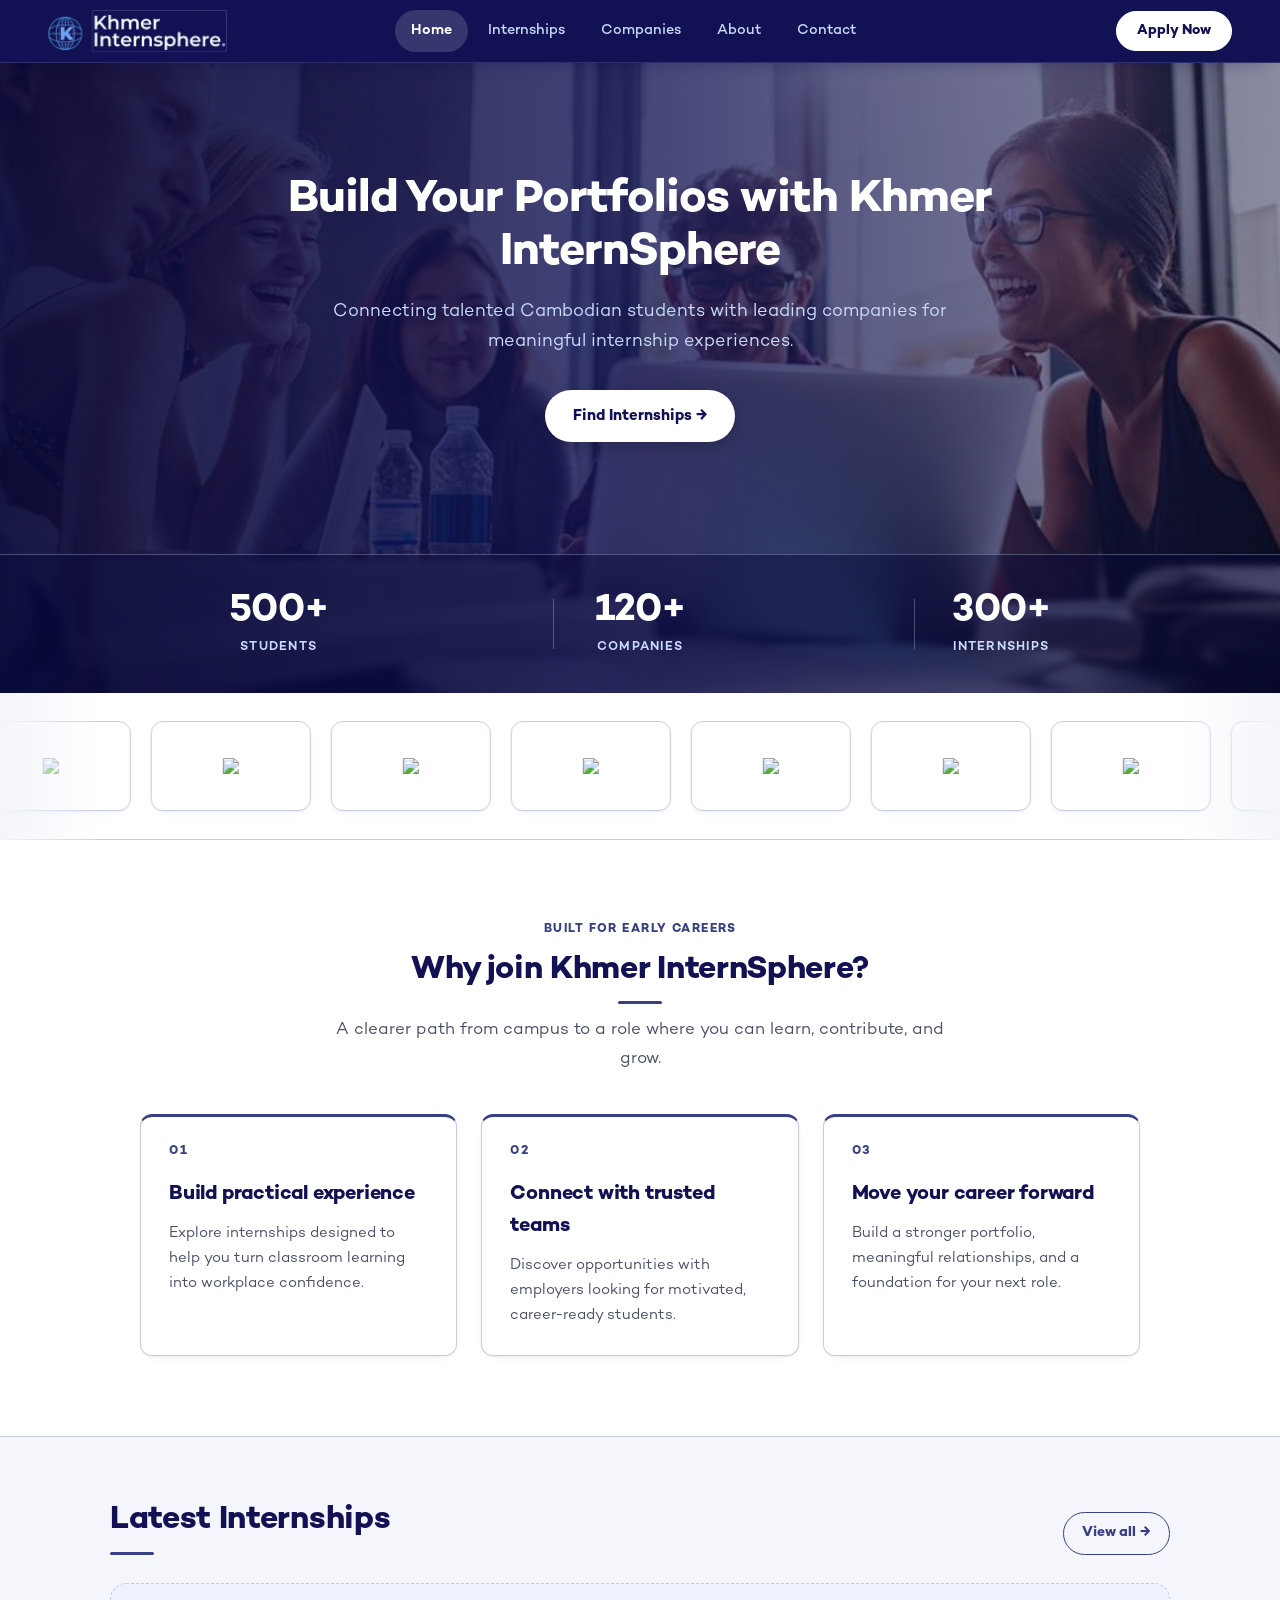
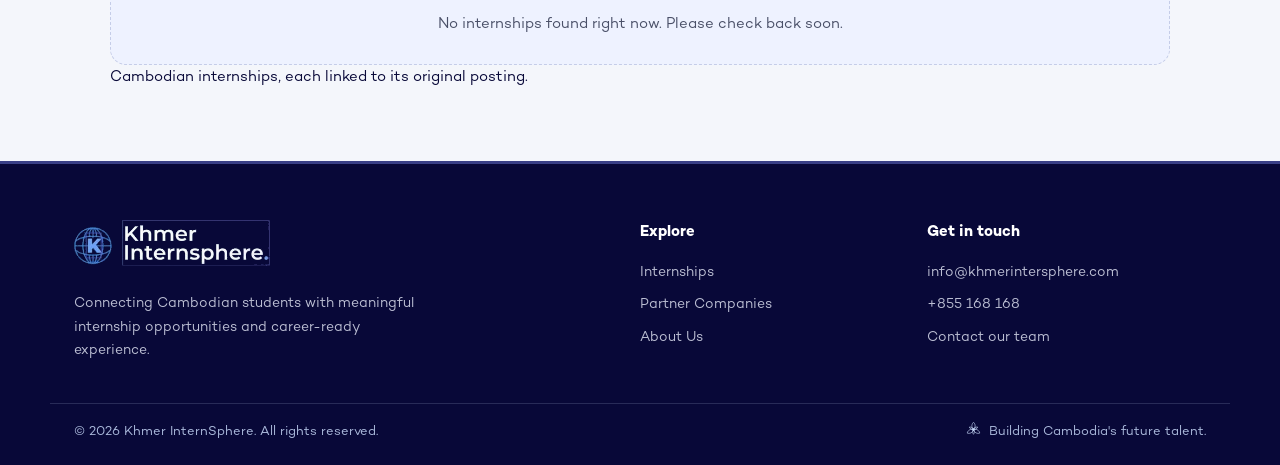
==== commit 61c939e8: "Merge remote changes, keep merged CSS structure" ====
--- a/index.html
+++ b/index.html
@@ -199,4 +199,4 @@
     <script src="js/main.js"></script>
     <script src="js/latest.js"></script>
   </body>
-</html>
+</html>
--- a/css/style.css
+++ b/css/style.css
@@ -264,19 +264,6 @@
     color: rgba(202, 220, 252, 0.6);
 }
 
-/* =========================
-   ACCESSIBILITY
-   ========================= */
-@media (prefers-reduced-motion: reduce) {
-    * {
-        animation-duration: 0.01ms !important;
-        transition-duration: 0.01ms !important;
-        scroll-behavior: auto !important;
-    }
-}
-
-/* ===== Footer (was footer.css) ===== */
-/* Styles the shared site footer. */
 /* Shared site footer */
 .logo a {
     display: flex;
@@ -407,3 +394,147 @@
         grid-column: auto;
     }
 }
+
+/* =========================
+   ACCESSIBILITY
+   ========================= */
+@media (prefers-reduced-motion: reduce) {
+    * {
+        animation-duration: 0.01ms !important;
+        transition-duration: 0.01ms !important;
+        scroll-behavior: auto !important;
+    }
+}
+
+/* ===== Footer (was footer.css) ===== */
+/* Styles the shared site footer. */
+/* Shared site footer */
+.logo a {
+    display: flex;
+    align-items: center;
+    border-radius: 6px;
+}
+
+button,
+.btn {
+    border-radius: 999px;
+}
+
+.site-footer {
+    margin-top: 0;
+    padding: 0;
+    overflow: hidden;
+    background:
+        radial-gradient(circle at 12% 0%, rgba(57, 63, 134, 0.65), transparent 34%),
+        linear-gradient(135deg, #080838, #111154);
+    color: #cadcfc;
+    text-align: left;
+    font-size: 14px;
+}
+
+.footer-content {
+    display: grid;
+    grid-template-columns: minmax(240px, 1.8fr) minmax(150px, 0.8fr) minmax(190px, 1fr);
+    gap: clamp(28px, 6vw, 72px);
+    max-width: 1180px;
+    margin: 0 auto;
+    padding: 52px 24px 42px;
+}
+
+.footer-brand p {
+    max-width: 390px;
+    margin: 14px 0 0;
+    color: rgba(238, 242, 255, 0.82);
+    line-height: 1.75;
+}
+
+.footer-logo {
+    display: inline-flex;
+    align-items: center;
+    border-radius: 8px;
+}
+
+.footer-logo img {
+    display: block;
+    width: auto;
+    height: 46px;
+}
+
+.footer-links,
+.footer-contact {
+    display: flex;
+    flex-direction: column;
+    align-items: flex-start;
+    gap: 9px;
+    margin: 0;
+    font-style: normal;
+}
+
+.footer-links h2,
+.footer-contact h2 {
+    margin: 0 0 5px;
+    color: #ffffff;
+    font-size: 14px;
+    font-weight: 700;
+    letter-spacing: 0.08em;
+    text-transform: uppercase;
+}
+
+.site-footer a {
+    color: rgba(238, 242, 255, 0.82);
+    text-decoration: none;
+    transition: color 0.2s ease, transform 0.2s ease;
+}
+
+.site-footer a:hover {
+    color: #ffffff;
+    transform: translateX(3px);
+}
+
+.footer-logo:hover {
+    transform: none;
+}
+
+.footer-bottom {
+    display: flex;
+    justify-content: space-between;
+    gap: 16px;
+    max-width: 1180px;
+    margin: 0 auto;
+    padding: 18px 24px 20px;
+    border-top: 1px solid rgba(202, 220, 252, 0.18);
+    color: rgba(202, 220, 252, 0.7);
+    font-size: 12.5px;
+}
+
+.footer-bottom p {
+    margin: 0;
+}
+
+@media (max-width: 720px) {
+    .footer-content {
+        grid-template-columns: 1fr 1fr;
+        gap: 32px;
+        padding: 42px 20px 34px;
+    }
+
+    .footer-brand {
+        grid-column: 1 / -1;
+    }
+
+    .footer-bottom {
+        flex-direction: column;
+        gap: 6px;
+        padding: 16px 20px 18px;
+    }
+}
+
+@media (max-width: 440px) {
+    .footer-content {
+        grid-template-columns: 1fr;
+    }
+
+    .footer-brand {
+        grid-column: auto;
+    }
+}
--- a/css/nav.css
+++ b/css/nav.css
@@ -7,197 +7,209 @@
    Needs style.css (design tokens) linked before it.
    JS hooks used by main.js: #burgerBtn, #mainNav, #navBackdrop,
    classes .open, .nav-open, .active
+
+   Desktop layout: a 3-column grid  [ logo | menu | actions ].
+   The two outer columns are equal (1fr), so the menu always sits
+   exactly in the middle of the bar and can never overlap the logo
+   or the Apply Now button.
    ============================================================ */
 
 /* =========================
    HEADER
    ========================= */
 header {
-    position: sticky;
-    top: 0;
-    z-index: 100;
-    display: flex;
-    justify-content: space-between;
-    align-items: center;
-    gap: 24px;
-    padding: 12px clamp(20px, 4vw, 48px);
-    background: rgba(17, 17, 84, 0.94);
-    -webkit-backdrop-filter: saturate(140%) blur(10px);
-    backdrop-filter: saturate(140%) blur(10px);
-    border-bottom: 1px solid rgba(202, 220, 252, 0.14);
-    box-shadow: 0 2px 12px rgba(8, 8, 56, 0.25);
-}
-
-header {
-    position: sticky;
-    top: 0;
-    z-index: 100;
-    display: flex;
-    justify-content: space-between;
-    align-items: center;
-    gap: 24px;
-    padding: 12px clamp(20px, 4vw, 48px);
-    background: rgba(17, 17, 84, 0.94);
-    -webkit-backdrop-filter: saturate(140%) blur(10px);
-    backdrop-filter: saturate(140%) blur(10px);
-    border-bottom: 1px solid rgba(202, 220, 252, 0.14);
-    box-shadow: 0 2px 12px rgba(8, 8, 56, 0.25);
+  position: sticky;
+  top: 0;
+  z-index: 100;
+  display: grid;
+  grid-template-columns: 1fr auto 1fr;
+  align-items: center;
+  column-gap: 24px;
+  padding: 12px clamp(20px, 4vw, 48px);
+  background: rgba(17, 17, 84, 0.94);
+  -webkit-backdrop-filter: saturate(140%) blur(10px);
+  backdrop-filter: saturate(140%) blur(10px);
+  border-bottom: 1px solid rgba(202, 220, 252, 0.14);
+  box-shadow: 0 2px 12px rgba(8, 8, 56, 0.25);
 }
 
 .logo {
-    display: flex;
-    align-items: center;
-    gap: 10px;
-    flex-shrink: 0;
+  display: flex;
+  align-items: center;
+  justify-self: start;
+  gap: 10px;
+  flex-shrink: 0;
 }
 
 .logo img {
-    display: block;
-    height: 44px;
+  display: block;
+  height: 44px;
 }
 
 /* =========================
-   DESKTOP NAV
+   DESKTOP NAV  (centered in the bar)
    ========================= */
 nav {
-    display: flex;
-    align-items: center;
-    gap: 4px;
-    position: absolute;
-    left: 50%;
-    transform: translateX(-50%);
+  display: flex;
+  align-items: center;
+  justify-content: center;
+  justify-self: center;
+  gap: 4px;
 }
 
 nav a {
-    position: relative;
-    margin: 0;
-    padding: 8px 14px;
-    border-radius: var(--radius-sm);
-    color: var(--blue-pale);
-    font-size: 14.5px;
-    font-weight: 500;
-    text-decoration: none;
-    border-bottom: none;
-    transition: color 0.2s ease, background 0.2s ease;
+  position: relative;
+  margin: 0;
+  padding: 8px 14px;
+  border-radius: var(--radius-sm);
+  color: var(--blue-pale);
+  font-size: 14.5px;
+  font-weight: 500;
+  text-decoration: none;
+  white-space: nowrap;
+  border-bottom: none;
+  transition: color 0.2s ease, background 0.2s ease;
 }
 
 nav a:hover {
-    color: var(--white);
-    background: rgba(255, 255, 255, 0.08);
+  color: var(--white);
+  background: rgba(255, 255, 255, 0.08);
 }
 
 nav a.active {
-    color: var(--white);
-    font-weight: 600;
-    background: transparent;
-    border-bottom: none;
+  color: var(--white);
+  font-weight: 600;
+  background: transparent;
+  border-bottom: none;
 }
 
 nav a.active::after {
-    content: "";
-    position: absolute;
-    left: 14px;
-    right: 14px;
-    bottom: 3px;
-    height: 2px;
-    border-radius: 2px;
-    background: var(--white);
+  content: "";
+  position: absolute;
+  left: 14px;
+  right: 14px;
+  bottom: 3px;
+  height: 2px;
+  border-radius: 2px;
+  background: var(--white);
 }
 
 .header-actions {
-    display: flex;
-    align-items: center;
-    justify-content: flex-end;
-    gap: 10px;
-    margin-left: auto;
+  display: flex;
+  align-items: center;
+  justify-content: flex-end;
+  justify-self: end;
+  gap: 10px;
 }
 
 .apply-now {
-    display: inline-flex;
-    align-items: center;
-    justify-content: center;
-    min-height: 38px;
-    border-radius: 999px;
-    font-size: 13px;
-    font-weight: 700;
-    text-decoration: none;
-    white-space: nowrap;
-    cursor: pointer;
-    transition: background 0.2s ease, color 0.2s ease, transform 0.2s ease;
-}
-
-.apply-now {
-    padding: 0 16px;
-    background: var(--white);
-    border: 1px solid var(--white);
-    color: var(--blue-dark);
+  display: inline-flex;
+  align-items: center;
+  justify-content: center;
+  min-height: 38px;
+  padding: 0 16px;
+  background: var(--white);
+  border: 1px solid var(--white);
+  border-radius: 999px;
+  color: var(--blue-dark);
+  font-size: 13px;
+  font-weight: 700;
+  text-decoration: none;
+  white-space: nowrap;
+  cursor: pointer;
+  transition: background 0.2s ease, color 0.2s ease, transform 0.2s ease;
 }
 
 .apply-now:hover {
-    background: var(--blue-pale);
-    border-color: var(--blue-pale);
-    transform: translateY(-1px);
+  background: var(--blue-pale);
+  border-color: var(--blue-pale);
+  transform: translateY(-1px);
+}
+
+/* Narrow desktop / tablet: keep the menu centered but a little tighter */
+@media (min-width: 769px) and (max-width: 960px) {
+  header {
+    column-gap: 14px;
+  }
+
+  .logo img {
+    height: 38px;
+  }
+
+  nav a {
+    padding: 8px 9px;
+    font-size: 14px;
+  }
+
+  nav a.active::after {
+    left: 9px;
+    right: 9px;
+  }
+
+  .apply-now {
+    padding: 0 13px;
+  }
 }
 
 /* =========================
    BURGER BUTTON (hidden on desktop)
    ========================= */
 .burger {
-    display: none;
-    flex-direction: column;
-    justify-content: center;
-    align-items: center;
-    gap: 5px;
-    width: 42px;
-    height: 42px;
-    padding: 4px;
-    background: transparent;
-    border: none;
-    border-radius: var(--radius-sm);
-    cursor: pointer;
-    transition: background 0.2s ease;
-    z-index: 200;
-    flex-shrink: 0;
+  display: none;
+  flex-direction: column;
+  justify-content: center;
+  align-items: center;
+  gap: 5px;
+  width: 42px;
+  height: 42px;
+  padding: 4px;
+  background: transparent;
+  border: none;
+  border-radius: var(--radius-sm);
+  cursor: pointer;
+  transition: background 0.2s ease;
+  z-index: 200;
+  flex-shrink: 0;
 }
 
 .burger:hover {
-    background: rgba(255, 255, 255, 0.1);
+  background: rgba(255, 255, 255, 0.1);
 }
 
 .burger span {
-    display: block;
-    width: 24px;
-    height: 2.5px;
-    background: var(--blue-pale);
-    border-radius: 4px;
-    transform-origin: center;
-    transition: transform 0.3s ease, opacity 0.3s ease, width 0.3s ease;
+  display: block;
+  width: 24px;
+  height: 2.5px;
+  background: var(--blue-pale);
+  border-radius: 4px;
+  transform-origin: center;
+  transition: transform 0.3s ease, opacity 0.3s ease, width 0.3s ease;
 }
 
 .burger.open span:nth-child(1) {
-    transform: translateY(7.5px) rotate(45deg);
+  transform: translateY(7.5px) rotate(45deg);
 }
 
 .burger.open span:nth-child(2) {
-    opacity: 0;
-    width: 0;
+  opacity: 0;
+  width: 0;
 }
 
 .burger.open span:nth-child(3) {
-    transform: translateY(-7.5px) rotate(-45deg);
+  transform: translateY(-7.5px) rotate(-45deg);
 }
 
 /* dimmer behind the open mobile menu */
 .nav-backdrop {
-    display: none;
-    position: fixed;
-    inset: 0;
-    background: rgba(8, 8, 56, 0.45);
-    z-index: 98;
+  display: none;
+  position: fixed;
+  inset: 0;
+  background: rgba(8, 8, 56, 0.45);
+  z-index: 98;
 }
 
 .nav-backdrop.active {
-    display: block;
+  display: block;
 }
 
 /* =========================
@@ -206,87 +218,89 @@
    that stacks the header cannot break the burger layout)
    ========================= */
 @media (max-width: 768px) {
-    .burger {
-        display: flex;
-    }
-
-    header {
-        flex-direction: row !important;
-        flex-wrap: nowrap !important;
-        justify-content: space-between !important;
-        align-items: center !important;
-        gap: 0 !important;
-        padding: 10px 20px !important;
-        position: sticky;
-        top: 0;
-    }
-
-    .logo img {
-        height: 38px;
-    }
-
-    #mainNav {
-        display: none;
-        flex-direction: column;
-        align-items: stretch;
-        gap: 2px;
-        position: absolute;
-        top: 100%;
-        left: 0;
-        right: 0;
-        transform: none;
-        padding: 10px 12px 16px;
-        background: var(--blue-dark);
-        border-top: 1px solid rgba(202, 220, 252, 0.14);
-        box-shadow: 0 16px 32px rgba(8, 8, 56, 0.35);
-        z-index: 99;
-        animation: navSlideDown 0.25s ease;
-    }
-
-    #mainNav.nav-open {
-        display: flex;
-    }
-
-    #mainNav a {
-        margin: 0 !important;
-        padding: 13px 16px;
-        border-radius: var(--radius-sm);
-        font-size: 15px !important;
-        color: var(--blue-pale) !important;
-        text-decoration: none !important;
-        border-bottom: none !important;
-    }
-
-    #mainNav a:hover,
-    #mainNav a.active {
-        background: rgba(255, 255, 255, 0.09);
-        color: var(--white) !important;
-    }
-
-    #mainNav a.active::after {
-        left: 16px;
-        right: auto;
-        width: 24px;
-        bottom: 7px;
-    }
-
-    .header-actions {
-        order: 2;
-        gap: 6px;
-        margin-left: auto;
-    }
-
-    .burger {
-        order: 3;
-        margin-left: 8px;
-    }
-
-    .apply-now {
-        min-height: 34px;
-        font-size: 11px;
-    }
-
-    .apply-now { padding: 0 10px; }
+  .burger {
+    display: flex;
+  }
+
+  header {
+    display: flex !important;
+    flex-direction: row !important;
+    flex-wrap: nowrap !important;
+    justify-content: space-between !important;
+    align-items: center !important;
+    gap: 0 !important;
+    padding: 10px 20px !important;
+    position: sticky;
+    top: 0;
+  }
+
+  .logo img {
+    height: 38px;
+  }
+
+  #mainNav {
+    display: none;
+    flex-direction: column;
+    align-items: stretch;
+    justify-content: flex-start;
+    justify-self: stretch; /* undo the desktop centering so the dropdown spans the full width */
+    gap: 2px;
+    position: absolute;
+    top: 100%;
+    left: 0;
+    right: 0;
+    transform: none;
+    padding: 10px 12px 16px;
+    background: var(--blue-dark);
+    border-top: 1px solid rgba(202, 220, 252, 0.14);
+    box-shadow: 0 16px 32px rgba(8, 8, 56, 0.35);
+    z-index: 99;
+    animation: navSlideDown 0.25s ease;
+  }
+
+  #mainNav.nav-open {
+    display: flex;
+  }
+
+  #mainNav a {
+    margin: 0 !important;
+    padding: 13px 16px;
+    border-radius: var(--radius-sm);
+    font-size: 15px !important;
+    color: var(--blue-pale) !important;
+    text-decoration: none !important;
+    border-bottom: none !important;
+  }
+
+  #mainNav a:hover,
+  #mainNav a.active {
+    background: rgba(255, 255, 255, 0.09);
+    color: var(--white) !important;
+  }
+
+  #mainNav a.active::after {
+    left: 16px;
+    right: auto;
+    width: 24px;
+    bottom: 7px;
+  }
+
+  .header-actions {
+    order: 2;
+    gap: 6px;
+    margin-left: auto;
+  }
+
+  .burger {
+    order: 3;
+    margin-left: 8px;
+  }
+
+  .apply-now {
+    min-height: 34px;
+    padding: 0 10px;
+    font-size: 11px;
+  }
 }
 
 @keyframes navSlideDown {
